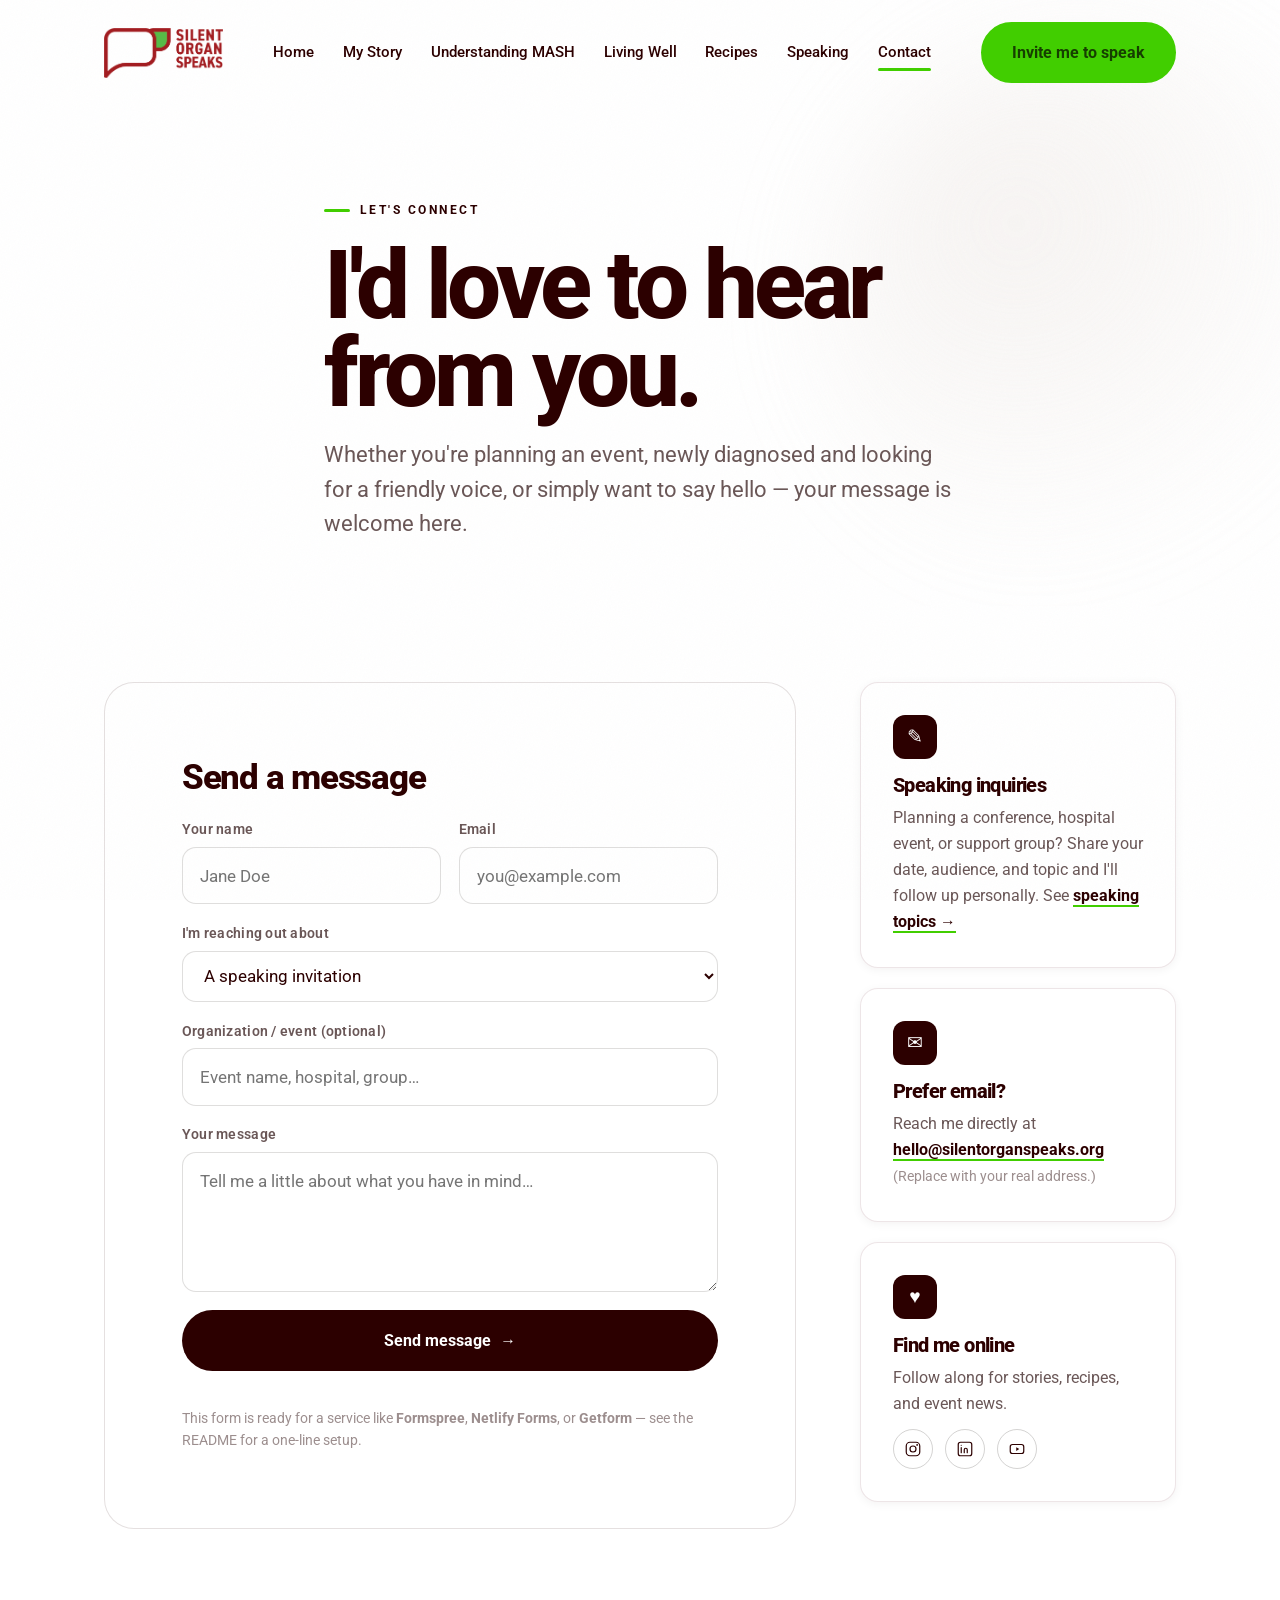
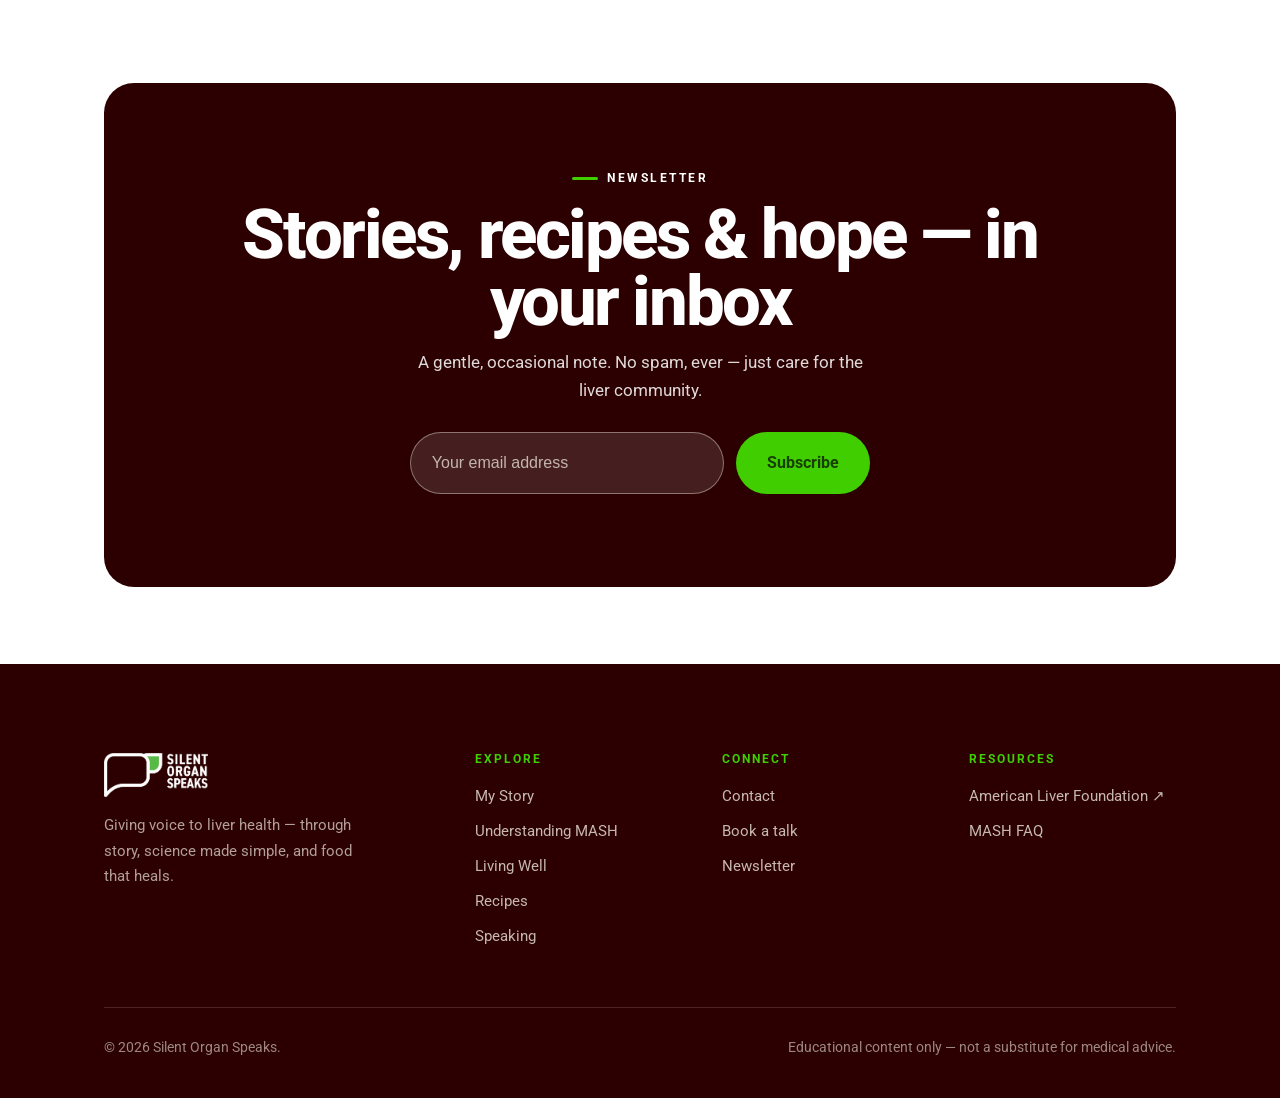
==== contact.html @ 91770fb2 "Add Living Well page: plant-based lifestyle, liver tests, care-team - New livingwell.html hub with t" ====
<!DOCTYPE html>
<html lang="en">
<head>
  <meta charset="UTF-8" />
  <meta name="viewport" content="width=device-width, initial-scale=1.0" />
  <title>Contact &amp; Newsletter — Silent Organ Speaks</title>
  <meta name="description" content="Get in touch with Silent Organ Speaks — invite a liver health advocate to speak, ask a question, or join the newsletter for stories, recipes, and events." />
  <link rel="preconnect" href="https://fonts.googleapis.com" />
  <link rel="preconnect" href="https://fonts.gstatic.com" crossorigin />
  <link href="https://fonts.googleapis.com/css2?family=Roboto:wght@400;500;700;900&display=swap" rel="stylesheet" />
  <link rel="stylesheet" href="assets/css/styles.css" />
  <link rel="icon" href="data:image/svg+xml,%3Csvg xmlns='http://www.w3.org/2000/svg' viewBox='0 0 55 46'%3E%3Cpath d='M12 4H34A6.5 6.5 0 0 1 40.5 10.5V21A6.5 6.5 0 0 1 34 27.5H20L10 36.5 12.2 27.5H12A6.5 6.5 0 0 1 5.5 21V10.5A6.5 6.5 0 0 1 12 4Z' fill='none' stroke='%23A80505' stroke-width='4.6' stroke-linejoin='round' stroke-linecap='round'/%3E%3Cpath d='M38 23.2C36.6 14 40.6 5 48 4 51.4 3.5 53.6 6.3 53 9.9 51.5 18.4 45.4 24.2 39.2 24.2 38.8 24.2 38.4 23.8 38 23.2Z' fill='%2341CE00'/%3E%3C/svg%3E" />
</head>
<body>
  <header class="nav" id="nav">
    <div class="wrap nav__inner">
      <a class="brand" href="index.html" aria-label="Silent Organ Speaks home">
        <img class="brand-logo" src="assets/img/SOSORG.png" alt="Silent Organ Speaks — Liver Health Advocacy" />
        
      </a>
      <nav class="nav__links" aria-label="Primary">
        <a href="index.html">Home</a>
        <a href="story.html">My Story</a>
        <a href="mash.html">Understanding MASH</a>
        <a href="livingwell.html">Living Well</a>
        <a href="recipes.html">Recipes</a>
        <a href="speaking.html">Speaking</a>
        <a href="contact.html" aria-current="page">Contact</a>
      </nav>
      <div class="nav__cta"><a href="speaking.html" class="btn btn--amber">Invite me to speak</a></div>
      <button class="nav__toggle" aria-label="Toggle menu" aria-expanded="false"><span></span><span></span><span></span></button>
    </div>
  </header>

  <main>
    <!-- PAGE HERO -->
    <section class="page-hero">
      <div class="blob blob--1" style="opacity:.35;"></div>
      <div class="wrap page-hero__inner">
        <span class="eyebrow reveal">Let's connect</span>
        <h1 class="display reveal" data-delay="1">I'd love to hear from you.</h1>
        <p class="lede reveal" data-delay="2">Whether you're planning an event, newly diagnosed and looking for a friendly voice, or simply want to say hello — your message is welcome here.</p>
      </div>
    </section>

    <!-- CONTACT GRID -->
    <section class="section section--tight">
      <div class="wrap">
        <div class="split" style="align-items:flex-start;">
          <!-- Form -->
          <div class="reveal">
            <div class="panel panel--cream">
              <h2 style="font-size: clamp(1.6rem,3vw,2.2rem); margin-bottom: 1.5rem;">Send a message</h2>
              <form class="form" data-demo>
                <div class="grid two" style="gap: 1.1rem;">
                  <div class="field"><label for="name">Your name</label><input id="name" name="name" type="text" placeholder="Jane Doe" required /></div>
                  <div class="field"><label for="email">Email</label><input id="email" name="email" type="email" placeholder="you@example.com" required /></div>
                </div>
                <div class="field">
                  <label for="reason">I'm reaching out about</label>
                  <select id="reason" name="reason">
                    <option>A speaking invitation</option>
                    <option>A media or interview request</option>
                    <option>A patient / support question</option>
                    <option>Partnership or collaboration</option>
                    <option>Just saying hello</option>
                  </select>
                </div>
                <div class="field"><label for="org">Organization / event (optional)</label><input id="org" name="org" type="text" placeholder="Event name, hospital, group…" /></div>
                <div class="field"><label for="message">Your message</label><textarea id="message" name="message" placeholder="Tell me a little about what you have in mind…" required></textarea></div>
                <button class="btn btn--primary" type="submit" style="justify-content:center;">Send message <span class="arrow">→</span></button>
                <p class="form-status form__note"></p>
                <p class="form__note">This form is ready for a service like <strong>Formspree</strong>, <strong>Netlify Forms</strong>, or <strong>Getform</strong> — see the README for a one-line setup.</p>
              </form>
            </div>
          </div>

          <!-- Sidebar -->
          <div class="stack reveal" data-delay="1">
            <div class="fact">
              <div class="fact__badge">✎</div>
              <h3>Speaking inquiries</h3>
              <p>Planning a conference, hospital event, or support group? Share your date, audience, and topic and I'll follow up personally. See <a href="speaking.html" class="link-arrow" style="display:inline;">speaking topics →</a></p>
            </div>
            <div class="fact">
              <div class="fact__badge">✉</div>
              <h3>Prefer email?</h3>
              <p>Reach me directly at <a href="mailto:hello@silentorganspeaks.org" class="link-arrow" style="display:inline;">hello@silentorganspeaks.org</a> <br /><span class="form__note">(Replace with your real address.)</span></p>
            </div>
            <div class="fact">
              <div class="fact__badge">♥</div>
              <h3>Find me online</h3>
              <p style="margin-bottom: 0.75rem;">Follow along for stories, recipes, and event news.</p>
              <div class="socials" style="margin-top:0;">
                <a href="#" aria-label="Instagram" style="border-color: rgba(42,35,32,0.2); color: var(--ink);"><svg viewBox="0 0 24 24" fill="none"><rect x="3" y="3" width="18" height="18" rx="5" stroke="currentColor" stroke-width="1.6"/><circle cx="12" cy="12" r="4" stroke="currentColor" stroke-width="1.6"/><circle cx="17.5" cy="6.5" r="1.2" fill="currentColor"/></svg></a>
                <a href="#" aria-label="LinkedIn" style="border-color: rgba(42,35,32,0.2); color: var(--ink);"><svg viewBox="0 0 24 24" fill="none"><rect x="3" y="3" width="18" height="18" rx="3" stroke="currentColor" stroke-width="1.6"/><path d="M7 10v7M7 7v.01M11 17v-4a2 2 0 014 0v4" stroke="currentColor" stroke-width="1.6" stroke-linecap="round"/></svg></a>
                <a href="#" aria-label="YouTube" style="border-color: rgba(42,35,32,0.2); color: var(--ink);"><svg viewBox="0 0 24 24" fill="none"><rect x="3" y="6" width="18" height="12" rx="3" stroke="currentColor" stroke-width="1.6"/><path d="M11 9.5l4 2.5-4 2.5v-5z" fill="currentColor"/></svg></a>
              </div>
            </div>
          </div>
        </div>
      </div>
    </section>

    <!-- NEWSLETTER -->
    <section class="section section--tight">
      <div class="wrap">
        <div class="panel panel--sage cta-band reveal">
          <span class="eyebrow" style="color:#fff; justify-content:center;">Newsletter</span>
          <h2 style="margin-top:0.75rem;">Stories, recipes &amp; hope — in your inbox</h2>
          <p style="color: rgba(255,255,255,0.85); max-width: 46ch; margin: 0.75rem auto 0;">A gentle, occasional note. No spam, ever — just care for the liver community.</p>
          <form class="cta-form" data-demo>
            <input type="email" name="email" placeholder="Your email address" aria-label="Email address" required />
            <button class="btn btn--primary" type="submit">Subscribe</button>
          </form>
          <p class="form-status" style="margin-top: 1rem; font-size: 0.9rem; color: rgba(255,255,255,0.9);"></p>
        </div>
      </div>
    </section>
  </main>

  <footer class="footer">
    <div class="wrap">
      <div class="footer__grid">
        <div>
          <a class="brand" href="index.html"><img class="brand-logo" src="assets/img/SOSWhite.png" alt="Silent Organ Speaks — Liver Health Advocacy" /></a>
          <p>Giving voice to liver health — through story, science made simple, and food that heals.</p>
        </div>
        <div><h4>Explore</h4><ul class="footer__links"><li><a href="story.html">My Story</a></li><li><a href="mash.html">Understanding MASH</a></li><li><a href="livingwell.html">Living Well</a></li><li><a href="recipes.html">Recipes</a></li><li><a href="speaking.html">Speaking</a></li></ul></div>
        <div><h4>Connect</h4><ul class="footer__links"><li><a href="contact.html">Contact</a></li><li><a href="speaking.html">Book a talk</a></li><li><a href="contact.html">Newsletter</a></li></ul></div>
        <div><h4>Resources</h4><ul class="footer__links"><li><a href="https://liverfoundation.org" target="_blank" rel="noopener">American Liver Foundation ↗</a></li><li><a href="mash.html#faq">MASH FAQ</a></li></ul></div>
      </div>
      <div class="footer__base"><span>© <span data-year>2026</span> Silent Organ Speaks.</span><span>Educational content only — not a substitute for medical advice.</span></div>
    </div>
  </footer>
  <script src="assets/js/main.js"></script>
</body>
</html>
---- assets/css/styles.css ----
/* ==========================================================================
   Silent Organ Speaks — Liver Health Advocacy
   Design system inspired by warm, editorial food storytelling.
   ========================================================================== */

/* ---- Design tokens ---- */
/* Palette: Rich Mahogany #2C0000 · Dust Grey #E6DED9 · White #FFFFFF
   Accents (used sparingly): Lime Green #41CE00 · Inferno Red #A80505 */
:root {
  /* Core palette */
  --mahogany:     #2C0000;
  --mahogany-2:   #1C0000;
  --dust:         #E6DED9;
  --dust-2:       #F2EEEA;
  --white:        #FFFFFF;
  --lime:         #41CE00;
  --lime-ink:     #163F00;   /* dark green for text on lime */
  --inferno:      #A80505;

  /* Foundation (legacy names remapped to new palette) */
  --cream:        #FFFFFF;   /* page background */
  --cream-deep:   #E6DED9;   /* soft alt-section background (dust) */
  --ivory:        #FFFFFF;   /* card / surface background */

  /* Primary UI accent -> mahogany (bold, high-contrast) */
  --amber:        #2C0000;
  --amber-deep:   #2C0000;
  --terracotta:   #A80505;

  /* Secondary surfaces -> mahogany / dust */
  --sage:         #2C0000;
  --sage-deep:    #3A1414;
  --sage-soft:    #E6DED9;

  /* Dark panels */
  --plum:         #2C0000;
  --plum-deep:    #1C0000;

  /* Highlight accent -> lime */
  --gold:         #41CE00;

  /* Ink */
  --ink:          #2C0000;
  --ink-soft:     #6A5757;
  --ink-faint:    #9C8E8E;

  /* Type */
  --serif: "Georgia", "Times New Roman", serif;
  --sans:  "Roboto", -apple-system, BlinkMacSystemFont, "Segoe UI", Arial, sans-serif;

  /* Rhythm */
  --maxw: 1200px;
  --gutter: clamp(1.25rem, 5vw, 4rem);
  --radius: 18px;
  --radius-lg: 30px;

  --shadow-sm: 0 2px 10px rgba(44, 0, 0, 0.05);
  --shadow-md: 0 14px 44px rgba(44, 0, 0, 0.10);
  --shadow-lg: 0 30px 70px rgba(44, 0, 0, 0.16);

  --ease: cubic-bezier(0.22, 1, 0.36, 1);
}

/* ---- Reset ---- */
*, *::before, *::after { box-sizing: border-box; }
* { margin: 0; }
html { scroll-behavior: smooth; -webkit-text-size-adjust: 100%; }
body {
  font-family: var(--sans);
  color: var(--ink);
  background: var(--cream);
  line-height: 1.65;
  font-size: 1.0625rem;
  -webkit-font-smoothing: antialiased;
  overflow-x: hidden;
}
img { max-width: 100%; display: block; }
a { color: inherit; text-decoration: none; }
button { font: inherit; cursor: pointer; }
ul { list-style: none; padding: 0; }

/* ---- Typography ---- */
h1, h2, h3, h4 {
  font-family: var(--sans);
  font-weight: 800;
  line-height: 1.04;
  letter-spacing: -0.03em;
  color: var(--ink);
}
.display {
  font-size: clamp(3.5rem, 9.8vw, 8.5rem);
  font-weight: 800;
  line-height: 0.92;
  letter-spacing: -0.045em;
  text-transform: none;
}
h2 { font-size: clamp(2.4rem, 5.4vw, 4.4rem); font-weight: 800; letter-spacing: -0.035em; line-height: 0.98; }
/* Expressive serif-italic accent for a single emphasized word */
.serif-em, .italic-accent { font-family: var(--serif); font-style: italic; font-weight: 400; letter-spacing: -0.01em; }
h3 { font-size: clamp(1.35rem, 2.5vw, 1.85rem); }
.italic-accent { font-style: italic; }
.serif-em { font-family: var(--serif); font-style: italic; font-weight: 400; }

.eyebrow {
  font-family: var(--sans);
  font-size: 0.78rem;
  font-weight: 700;
  letter-spacing: 0.2em;
  text-transform: uppercase;
  color: var(--mahogany);
  display: inline-flex;
  align-items: center;
  gap: 0.6rem;
}
.eyebrow::before {
  content: "";
  width: 26px; height: 3px; border-radius: 2px;
  background: var(--lime);
  display: inline-block;
}
.lede {
  font-size: clamp(1.15rem, 2vw, 1.4rem);
  line-height: 1.55;
  color: var(--ink-soft);
  font-weight: 400;
}

/* ---- Layout ---- */
.wrap { width: 100%; max-width: var(--maxw); margin-inline: auto; padding-inline: var(--gutter); }
.section { padding-block: clamp(4.5rem, 10vw, 8.5rem); position: relative; }
.section--tight { padding-block: clamp(3rem, 6vw, 5rem); }
.center { text-align: center; }
.stack > * + * { margin-top: 1.25rem; }
.grid { display: grid; gap: clamp(1.25rem, 3vw, 2rem); }
.two { grid-template-columns: repeat(2, 1fr); }
.three { grid-template-columns: repeat(3, 1fr); }
.four { grid-template-columns: repeat(4, 1fr); }

/* ---- Buttons ---- */
.btn {
  display: inline-flex; align-items: center; gap: 0.6rem;
  padding: 1rem 1.8rem;
  border-radius: 100px;
  font-weight: 700; font-size: 0.98rem;
  border: 2px solid transparent;
  transition: transform .35s var(--ease), background .3s var(--ease), color .3s var(--ease), box-shadow .3s var(--ease);
  white-space: nowrap;
}
.btn:hover { transform: translateY(-2px); }
/* Primary: solid mahogany, lime on hover */
.btn--primary { background: var(--mahogany); color: var(--white); }
.btn--primary:hover { background: var(--lime); color: var(--lime-ink); box-shadow: var(--shadow-md); }
/* Action accent: lime (the sparing green pop, used for key CTAs) */
.btn--amber { background: var(--lime); color: var(--lime-ink); border-color: var(--lime); }
.btn--amber:hover { background: var(--mahogany); color: var(--white); border-color: var(--mahogany); box-shadow: var(--shadow-md); }
/* Ghost: outlined mahogany */
.btn--ghost { border-color: var(--mahogany); color: var(--mahogany); }
.btn--ghost:hover { background: var(--mahogany); color: var(--white); }
.btn .arrow { transition: transform .35s var(--ease); }
.btn:hover .arrow { transform: translateX(4px); }

.link-arrow {
  display: inline-flex; align-items: center; gap: 0.5rem;
  font-weight: 700; color: var(--mahogany);
  border-bottom: 2px solid var(--lime);
  transition: gap .3s var(--ease), color .3s var(--ease);
}
.link-arrow:hover { gap: 0.85rem; color: var(--inferno); }

/* ==========================================================================
   Navigation
   ========================================================================== */
.nav {
  position: fixed; top: 0; left: 0; right: 0; z-index: 100;
  transition: background .4s var(--ease), box-shadow .4s var(--ease), padding .4s var(--ease);
  padding-block: 1.35rem;
}
.nav.scrolled {
  background: rgba(255, 255, 255, 0.86);
  backdrop-filter: blur(14px);
  -webkit-backdrop-filter: blur(14px);
  box-shadow: var(--shadow-sm);
  padding-block: 0.85rem;
}
.nav__inner { display: flex; align-items: center; justify-content: space-between; gap: 2rem; }
.brand { display: flex; align-items: center; gap: 0.65rem; font-family: var(--sans); font-size: 1.18rem; font-weight: 800; letter-spacing: -0.02em; white-space: nowrap; flex: none; line-height: 1.05; }
.brand__mark { width: 42px; height: auto; flex: none; }
/* Real logo image (nav + footer) */
.brand-logo { height: 50px; width: auto; display: block; transition: height .4s var(--ease); }
.nav.scrolled .brand-logo { height: 42px; }
/* Footer uses the white logo variant — sits directly on the dark background */
.footer .brand-logo { height: 44px; }
/* Logo mark colors — themeable for light/dark backgrounds */
.lg-bubble { stroke: var(--inferno); fill: none; }
.lg-leaf { fill: var(--lime); }
.brand small { display: block; font-family: var(--sans); font-size: 0.62rem; letter-spacing: 0.22em; text-transform: uppercase; color: var(--ink-faint); font-weight: 700; margin-top: 2px; }
.nav__links { display: flex; align-items: center; gap: 1.8rem; flex-wrap: nowrap; }
.nav__links a { white-space: nowrap; }
.nav__links a { font-size: 0.96rem; font-weight: 500; position: relative; color: var(--ink); }
.nav__links a::after {
  content: ""; position: absolute; left: 0; bottom: -6px; height: 3px; border-radius: 2px; width: 0;
  background: var(--lime); transition: width .3s var(--ease);
}
.nav__links a:hover::after, .nav__links a[aria-current="page"]::after { width: 100%; }
.nav__cta { display: flex; align-items: center; gap: 1rem; }
.nav__toggle { display: none; background: none; border: 0; width: 44px; height: 44px; position: relative; }
.nav__toggle span { position: absolute; left: 10px; right: 10px; height: 2px; background: var(--ink); transition: transform .3s var(--ease), opacity .3s var(--ease); }
.nav__toggle span:nth-child(1) { top: 15px; }
.nav__toggle span:nth-child(2) { top: 22px; }
.nav__toggle span:nth-child(3) { top: 29px; }
body.menu-open .nav__toggle span:nth-child(1) { transform: translateY(7px) rotate(45deg); }
body.menu-open .nav__toggle span:nth-child(2) { opacity: 0; }
body.menu-open .nav__toggle span:nth-child(3) { transform: translateY(-7px) rotate(-45deg); }

/* ==========================================================================
   Hero
   ========================================================================== */
.hero { position: relative; padding-top: clamp(8rem, 16vw, 12rem); padding-bottom: clamp(4rem, 8vw, 7rem); overflow: hidden; }
.hero__inner { position: relative; z-index: 2; max-width: 860px; }
.hero .display { margin-block: 1.5rem 1.75rem; }
.hero__actions { display: flex; flex-wrap: wrap; gap: 1rem; margin-top: 2.25rem; }
.hero__scroll { margin-top: 4rem; display: inline-flex; align-items: center; gap: 0.7rem; font-size: 0.82rem; letter-spacing: 0.14em; text-transform: uppercase; color: var(--ink-faint); font-weight: 600; }
.hero__scroll .dot { width: 34px; height: 34px; border: 1.5px solid var(--ink-faint); border-radius: 50%; display: grid; place-items: center; animation: bob 2s var(--ease) infinite; }
@keyframes bob { 0%,100%{ transform: translateY(0);} 50%{ transform: translateY(5px);} }

/* Organic blobs */
.blob { position: absolute; border-radius: 50%; filter: blur(50px); opacity: 0.7; z-index: 1; pointer-events: none; }
.blob--1 { width: 44vw; height: 44vw; max-width: 600px; max-height: 600px; right: -8vw; top: 2vw; background: radial-gradient(circle at 35% 35%, var(--dust), transparent 70%); opacity: 0.9; animation: float 18s ease-in-out infinite; }
.blob--2 { width: 26vw; height: 26vw; max-width: 320px; max-height: 320px; right: 12vw; top: 30vw; background: radial-gradient(circle at 40% 40%, var(--lime), transparent 66%); opacity: 0.16; animation: float 22s ease-in-out infinite reverse; }
/* --py is set by JS for scroll parallax; composed with the float drift */
@keyframes float { 0%,100%{ transform: translateY(var(--py,0px)) translate(0,0) scale(1);} 33%{ transform: translateY(var(--py,0px)) translate(-24px,20px) scale(1.05);} 66%{ transform: translateY(var(--py,0px)) translate(16px,-16px) scale(0.97);} }

/* Reusable image placeholder — an intentional, warm gradient tile */
.ph {
  position: relative; border-radius: var(--radius);
  background:
    radial-gradient(120% 90% at 15% 15%, rgba(255,255,255,0.35), transparent 40%),
    linear-gradient(135deg, var(--cream-deep), var(--sage-soft));
  overflow: hidden; box-shadow: var(--shadow-sm);
  display: grid; place-items: center; min-height: 220px;
  color: var(--sage-deep);
}
.ph--amber { background: radial-gradient(120% 90% at 15% 15%, rgba(255,255,255,0.12), transparent 42%), linear-gradient(135deg, #4A1010, var(--mahogany)); color: var(--dust); }
.ph--plum  { background: radial-gradient(120% 90% at 15% 15%, rgba(255,255,255,0.10), transparent 42%), linear-gradient(135deg, var(--mahogany), var(--mahogany-2)); color: var(--dust); }
.ph--sage  { background: radial-gradient(120% 90% at 15% 15%, rgba(255,255,255,0.5), transparent 46%), linear-gradient(135deg, var(--dust-2), var(--dust)); color: var(--mahogany); }
.ph__label { font-size: 0.72rem; letter-spacing: 0.18em; text-transform: uppercase; font-weight: 600; opacity: 0.85; padding: 0.5rem 1rem; }
.ph__ico { width: 46px; height: 46px; opacity: 0.7; }
.ph img { position: absolute; inset: 0; width: 100%; height: 100%; object-fit: cover; }

/* ==========================================================================
   Titan-style landing layout (structure only — fonts/colors unchanged)
   ========================================================================== */
.hero-grid { display: grid; grid-template-columns: 1.05fr 0.95fr; gap: clamp(2rem, 5vw, 4.5rem); align-items: center; }
.hero-media { border-radius: var(--radius-lg); overflow: hidden; box-shadow: var(--shadow-lg); min-height: 480px; }
.hero-media .ph { min-height: 480px; height: 100%; border-radius: var(--radius-lg); }

.trust-strip { display: flex; flex-wrap: wrap; gap: clamp(1rem, 3vw, 2.5rem); align-items: center; justify-content: space-between; padding: 1.6rem clamp(1.4rem,3vw,2.4rem); border: 1px solid rgba(44,0,0,0.12); border-radius: var(--radius); background: var(--ivory); box-shadow: var(--shadow-sm); }
.trust-item { display: flex; align-items: baseline; gap: 0.6rem; flex: 1 1 240px; }
.trust-item b { font-family: var(--sans); font-weight: 800; font-size: clamp(1.5rem,3vw,2rem); color: var(--inferno); letter-spacing: -0.02em; line-height: 1; white-space: nowrap; }
.trust-item span { color: var(--ink-soft); font-size: 0.95rem; }
.trust-divider { width: 1px; align-self: stretch; background: rgba(44,0,0,0.12); }

/* Alternating feature blocks — large media + text */
.feature { display: grid; grid-template-columns: 1fr 1fr; gap: clamp(2rem, 5vw, 5rem); align-items: center; }
.feature--flip .feature__media { order: 2; }
.feature__media .ph { min-height: 460px; height: 100%; border-radius: var(--radius-lg); }
.feature__num { font-family: var(--sans); font-weight: 800; font-size: 0.8rem; letter-spacing: 0.12em; color: var(--lime-ink); background: var(--lime); padding: 0.3rem 0.75rem; border-radius: 100px; display: inline-block; }
@media (max-width: 900px) {
  .hero-grid, .feature { grid-template-columns: 1fr; }
  .feature--flip .feature__media { order: 0; }
  .trust-divider { display: none; }
  .hero-media, .hero-media .ph { min-height: 320px; }
}

/* ==========================================================================
   Sections & cards
   ========================================================================== */
.pillars { display: grid; gap: clamp(1rem,2.5vw,1.75rem); grid-template-columns: repeat(3,1fr); }
.pillar {
  background: var(--ivory); border-radius: var(--radius-lg); padding: clamp(1.75rem, 3vw, 2.5rem);
  box-shadow: var(--shadow-sm); border: 1px solid rgba(110,124,90,0.10);
  transition: transform .5s var(--ease), box-shadow .5s var(--ease);
  display: flex; flex-direction: column; gap: 1rem; min-height: 100%;
}
.pillar:hover { transform: translateY(-6px); box-shadow: var(--shadow-md); }
.pillar__ico { width: 56px; height: 56px; border-radius: 16px; display: grid; place-items: center; color: #fff; flex: none; transition: background .4s var(--ease), color .4s var(--ease); }
.pillar__ico svg { width: 28px; height: 28px; }
.pillar:hover .pillar__ico { background: var(--lime) !important; color: var(--lime-ink); }
.pillar h3 { font-size: 1.5rem; }
.pillar p { color: var(--ink-soft); font-size: 1rem; }
.pillar .link-arrow { margin-top: auto; padding-top: 0.5rem; }

.split { display: grid; grid-template-columns: 1fr 1fr; gap: clamp(2rem, 5vw, 5rem); align-items: center; }
.split--media-right .split__media { order: 2; }

.quote {
  font-family: var(--serif); font-style: italic; font-weight: 400;
  font-size: clamp(1.6rem, 3.6vw, 2.7rem); line-height: 1.25; letter-spacing: -0.01em;
  color: var(--ink);
}
.quote__mark { color: var(--amber); font-size: 1.3em; line-height: 0; }
.cite { display: block; margin-top: 1.5rem; font-family: var(--sans); font-style: normal; font-size: 0.95rem; font-weight: 600; letter-spacing: 0.04em; color: var(--ink-faint); }

/* Stat band */
.stats { display: grid; grid-template-columns: repeat(3,1fr); gap: clamp(1.5rem,4vw,3rem); }
.stat__num { font-family: var(--sans); font-weight: 800; font-size: clamp(2.8rem, 6.4vw, 4.4rem); line-height: 1; letter-spacing: -0.03em; color: var(--inferno); }
.stat__lbl { margin-top: 0.65rem; color: var(--ink-soft); font-size: 0.98rem; max-width: 26ch; }

/* Recipe cards */
.recipe-grid { display: grid; grid-template-columns: repeat(3,1fr); gap: clamp(1.25rem,3vw,2rem); }
.recipe {
  background: var(--ivory); border-radius: var(--radius); overflow: hidden;
  box-shadow: var(--shadow-sm); border: 1px solid rgba(110,124,90,0.10);
  display: flex; flex-direction: column;
  transition: transform .5s var(--ease), box-shadow .5s var(--ease);
}
.recipe:hover { transform: translateY(-6px); box-shadow: var(--shadow-md); }
.recipe .ph { border-radius: 0; min-height: 200px; }
.recipe__body { padding: 1.5rem 1.5rem 1.75rem; display: flex; flex-direction: column; gap: 0.75rem; flex: 1; }
.recipe__tags { display: flex; flex-wrap: wrap; gap: 0.5rem; }
.tag { font-size: 0.72rem; font-weight: 700; letter-spacing: 0.06em; text-transform: uppercase; padding: 0.32rem 0.75rem; border-radius: 100px; background: var(--dust); color: var(--mahogany); }
.tag--amber { background: var(--mahogany); color: var(--white); }
.recipe h3 { font-size: 1.3rem; }
.recipe__meta { display: flex; gap: 1.25rem; margin-top: auto; padding-top: 0.75rem; font-size: 0.85rem; color: var(--ink-faint); font-weight: 500; }
.recipe__meta span { display: inline-flex; align-items: center; gap: 0.35rem; }

/* Info / fact cards (MASH) */
.fact {
  background: var(--ivory); border-radius: var(--radius); padding: clamp(1.5rem,2.5vw,2rem);
  border: 1px solid rgba(110,43,57,0.12); box-shadow: var(--shadow-sm); height: 100%;
}
.fact h3 { font-size: 1.25rem; margin-bottom: 0.6rem; }
.fact p { color: var(--ink-soft); font-size: 0.98rem; }
.fact__badge { width: 44px; height: 44px; border-radius: 12px; background: var(--plum); color: var(--cream); display: grid; place-items: center; font-family: var(--serif); font-size: 1.2rem; margin-bottom: 1rem; }

/* Timeline */
.timeline { position: relative; padding-left: 2.5rem; }
.timeline::before { content: ""; position: absolute; left: 9px; top: 8px; bottom: 8px; width: 2px; background: linear-gradient(var(--amber), var(--sage)); }
.tl-item { position: relative; padding-bottom: 2.5rem; }
.tl-item:last-child { padding-bottom: 0; }
.tl-item::before { content: ""; position: absolute; left: -2.5rem; top: 4px; width: 20px; height: 20px; border-radius: 50%; background: var(--cream); border: 3px solid var(--amber); }
.tl-item h3 { font-size: 1.3rem; margin-bottom: 0.4rem; }
.tl-item .when { font-size: 0.8rem; font-weight: 700; letter-spacing: 0.14em; text-transform: uppercase; color: var(--amber-deep); }
.tl-item p { color: var(--ink-soft); margin-top: 0.5rem; }

/* Event list */
.event {
  display: grid; grid-template-columns: auto 1fr auto; gap: 1.5rem; align-items: center;
  padding: 1.5rem clamp(1.25rem,2.5vw,2rem); background: var(--ivory);
  border-radius: var(--radius); box-shadow: var(--shadow-sm); border: 1px solid rgba(110,124,90,0.10);
  transition: transform .4s var(--ease), box-shadow .4s var(--ease);
}
.event:hover { transform: translateX(6px); box-shadow: var(--shadow-md); }
.event__date { text-align: center; min-width: 68px; }
.event__date .d { font-family: var(--serif); font-size: 1.9rem; line-height: 1; color: var(--plum); }
.event__date .m { font-size: 0.75rem; font-weight: 700; letter-spacing: 0.12em; text-transform: uppercase; color: var(--ink-faint); }
.event h3 { font-size: 1.2rem; }
.event p { color: var(--ink-soft); font-size: 0.92rem; margin-top: 0.2rem; }

/* Feature panels with color */
.panel { border-radius: var(--radius-lg); padding: clamp(2.5rem, 6vw, 5rem); position: relative; overflow: hidden; }
.panel--plum { background: var(--mahogany); color: var(--dust); }
.panel--plum h2, .panel--plum h3 { color: var(--white); }
.panel--sage { background: var(--mahogany); color: var(--dust); }
.panel--sage h2, .panel--sage h3 { color: var(--white); }
.panel--cream { background: var(--white); border: 1.5px solid rgba(44,0,0,0.12); }
/* Buttons on dark panels: use the lime action color so they stay visible */
.panel--plum .btn--primary, .panel--sage .btn--primary { background: var(--lime); color: var(--lime-ink); }
.panel--plum .btn--primary:hover, .panel--sage .btn--primary:hover { background: var(--white); color: var(--mahogany); }

/* Newsletter / CTA */
.cta-band { text-align: center; }
.cta-form { display: flex; gap: 0.75rem; max-width: 460px; margin: 1.75rem auto 0; flex-wrap: wrap; justify-content: center; }
.cta-form input { flex: 1 1 240px; padding: 0.95rem 1.3rem; border-radius: 100px; border: 1.5px solid rgba(250,245,236,0.4); background: rgba(255,255,255,0.12); color: inherit; font-size: 1rem; }
.cta-form input::placeholder { color: rgba(250,245,236,0.7); }
.panel--cream .cta-form input { border-color: rgba(42,35,32,0.2); background: var(--cream); color: var(--ink); }
.panel--cream .cta-form input::placeholder { color: var(--ink-faint); }

/* Forms */
.form { display: grid; gap: 1.1rem; }
.field { display: grid; gap: 0.4rem; }
.field label { font-size: 0.85rem; font-weight: 600; letter-spacing: 0.02em; color: var(--ink-soft); }
.field input, .field textarea, .field select {
  padding: 0.85rem 1.1rem; border-radius: 14px; border: 1.5px solid rgba(42,35,32,0.15);
  background: var(--ivory); font: inherit; color: var(--ink); transition: border-color .25s var(--ease), box-shadow .25s var(--ease);
}
.field input:focus, .field textarea:focus, .field select:focus { outline: none; border-color: var(--amber); box-shadow: 0 0 0 4px rgba(201,123,60,0.15); }
.field textarea { min-height: 140px; resize: vertical; }
.form__note { font-size: 0.85rem; color: var(--ink-faint); }

/* Accordion (FAQ) */
.acc { border-top: 1px solid rgba(42,35,32,0.14); }
.acc__item { border-bottom: 1px solid rgba(42,35,32,0.14); }
.acc__head { width: 100%; text-align: left; background: none; border: 0; padding: 1.4rem 0; display: flex; justify-content: space-between; align-items: center; gap: 1.5rem; font-family: var(--serif); font-size: clamp(1.1rem,2vw,1.35rem); color: var(--ink); }
.acc__ico { flex: none; width: 30px; height: 30px; border-radius: 50%; border: 1.5px solid var(--amber); display: grid; place-items: center; color: var(--amber-deep); transition: transform .35s var(--ease), background .35s var(--ease), color .35s var(--ease); }
.acc__item.open .acc__ico { transform: rotate(45deg); background: var(--amber); color: #fff; }
.acc__body { max-height: 0; overflow: hidden; transition: max-height .45s var(--ease); }
.acc__body p { padding-bottom: 1.4rem; color: var(--ink-soft); }

/* Disclaimer */
.disclaimer { background: var(--cream-deep); border-radius: var(--radius); padding: 1.5rem 1.75rem; font-size: 0.92rem; color: var(--ink-soft); display: flex; gap: 1rem; align-items: flex-start; }
.disclaimer svg { flex: none; width: 26px; height: 26px; color: var(--inferno); margin-top: 2px; }

/* ==========================================================================
   Footer
   ========================================================================== */
.footer { background: var(--ink); color: var(--cream); padding-block: clamp(3.5rem, 7vw, 6rem) 2.5rem; }
.footer a { color: rgba(250,245,236,0.75); transition: color .25s var(--ease); }
.footer a:hover { color: var(--gold); }
.footer__grid { display: grid; grid-template-columns: 1.6fr 1fr 1fr 1fr; gap: 2.5rem; }
.footer .brand { color: var(--white); margin-bottom: 1rem; }
/* Footer logo recolored so it reads on the dark footer (leaf stays lime) */
.footer .lg-bubble { stroke: var(--dust); }
.footer p { color: rgba(250,245,236,0.65); max-width: 34ch; font-size: 0.96rem; }
.footer h4 { font-family: var(--sans); font-size: 0.78rem; letter-spacing: 0.16em; text-transform: uppercase; color: var(--lime); margin-bottom: 1.1rem; font-weight: 700; }
.footer__links li { margin-bottom: 0.6rem; font-size: 0.96rem; }
.socials { display: flex; gap: 0.75rem; margin-top: 1.25rem; }
.socials a { width: 40px; height: 40px; border-radius: 50%; border: 1px solid rgba(250,245,236,0.25); display: grid; place-items: center; }
.socials a:hover { border-color: var(--gold); background: rgba(217,168,92,0.12); }
.socials svg { width: 18px; height: 18px; }
.footer__base { margin-top: 3rem; padding-top: 1.75rem; border-top: 1px solid rgba(250,245,236,0.14); display: flex; justify-content: space-between; gap: 1rem; flex-wrap: wrap; font-size: 0.85rem; color: rgba(250,245,236,0.55); }

/* ==========================================================================
   Reveal animation
   ========================================================================== */
.reveal { opacity: 0; transform: translateY(46px) scale(0.985); transition: opacity 1.15s var(--ease), transform 1.15s var(--ease); will-change: opacity, transform; }
.reveal.in { opacity: 1; transform: none; }
.reveal[data-delay="1"] { transition-delay: .12s; }
.reveal[data-delay="2"] { transition-delay: .24s; }
.reveal[data-delay="3"] { transition-delay: .36s; }
.reveal[data-delay="4"] { transition-delay: .48s; }

/* Warm film-grain texture for depth (sits below the nav, ignores clicks) */
body::after {
  content: "";
  position: fixed; inset: 0; z-index: 90; pointer-events: none;
  opacity: 0.028; mix-blend-mode: multiply;
  background-image: url("data:image/svg+xml,%3Csvg xmlns='http://www.w3.org/2000/svg' width='140' height='140'%3E%3Cfilter id='n'%3E%3CfeTurbulence type='fractalNoise' baseFrequency='0.85' numOctaves='2' stitchTiles='stitch'/%3E%3C/filter%3E%3Crect width='100%25' height='100%25' filter='url(%23n)'/%3E%3C/svg%3E");
  background-size: 160px 160px;
  animation: grain 5s steps(5) infinite;
}
@keyframes grain {
  0%,100% { transform: translate(0,0); }
  20% { transform: translate(-3%,2%); }
  40% { transform: translate(2%,-3%); }
  60% { transform: translate(-2%,1%); }
  80% { transform: translate(3%,-2%); }
}

/* ==========================================================================
   Page hero (interior pages)
   ========================================================================== */
.page-hero { padding-top: clamp(9rem, 15vw, 12rem); padding-bottom: clamp(2.5rem, 5vw, 4rem); position: relative; overflow: hidden; }
.page-hero__inner { position: relative; z-index: 2; max-width: 760px; }
.page-hero .display { font-size: clamp(3rem, 7.6vw, 6rem); margin-block: 1.25rem 1.25rem; }

/* ==========================================================================
   Responsive
   ========================================================================== */
@media (max-width: 940px) {
  .nav__links, .nav__cta .btn { display: none; }
  .nav__toggle { display: block; }
  .nav.mobile-open .nav__links {
    display: flex; flex-direction: column; align-items: flex-start; gap: 1.25rem;
    position: absolute; top: 100%; left: 0; right: 0;
    background: var(--cream); padding: 2rem var(--gutter) 2.5rem; box-shadow: var(--shadow-md);
  }
  .nav.mobile-open .nav__links a { font-size: 1.25rem; font-family: var(--serif); }
  .split, .two, .three, .four, .pillars, .recipe-grid, .stats, .footer__grid { grid-template-columns: 1fr; }
  .split--media-right .split__media { order: 0; }
  .footer__grid { gap: 2rem; }
  .event { grid-template-columns: auto 1fr; }
  .event .btn { grid-column: 2; justify-self: start; }
}
@media (max-width: 620px) {
  .three, .four { grid-template-columns: 1fr; }
  .pillars { grid-template-columns: 1fr; }
  .hero__actions { flex-direction: column; align-items: stretch; }
  .hero__actions .btn { justify-content: center; }
}
@media (min-width: 621px) and (max-width: 940px) {
  .recipe-grid, .pillars, .three { grid-template-columns: repeat(2,1fr); }
}

@media (prefers-reduced-motion: reduce) {
  * { animation: none !important; transition-duration: .01ms !important; }
  html { scroll-behavior: auto; }
}
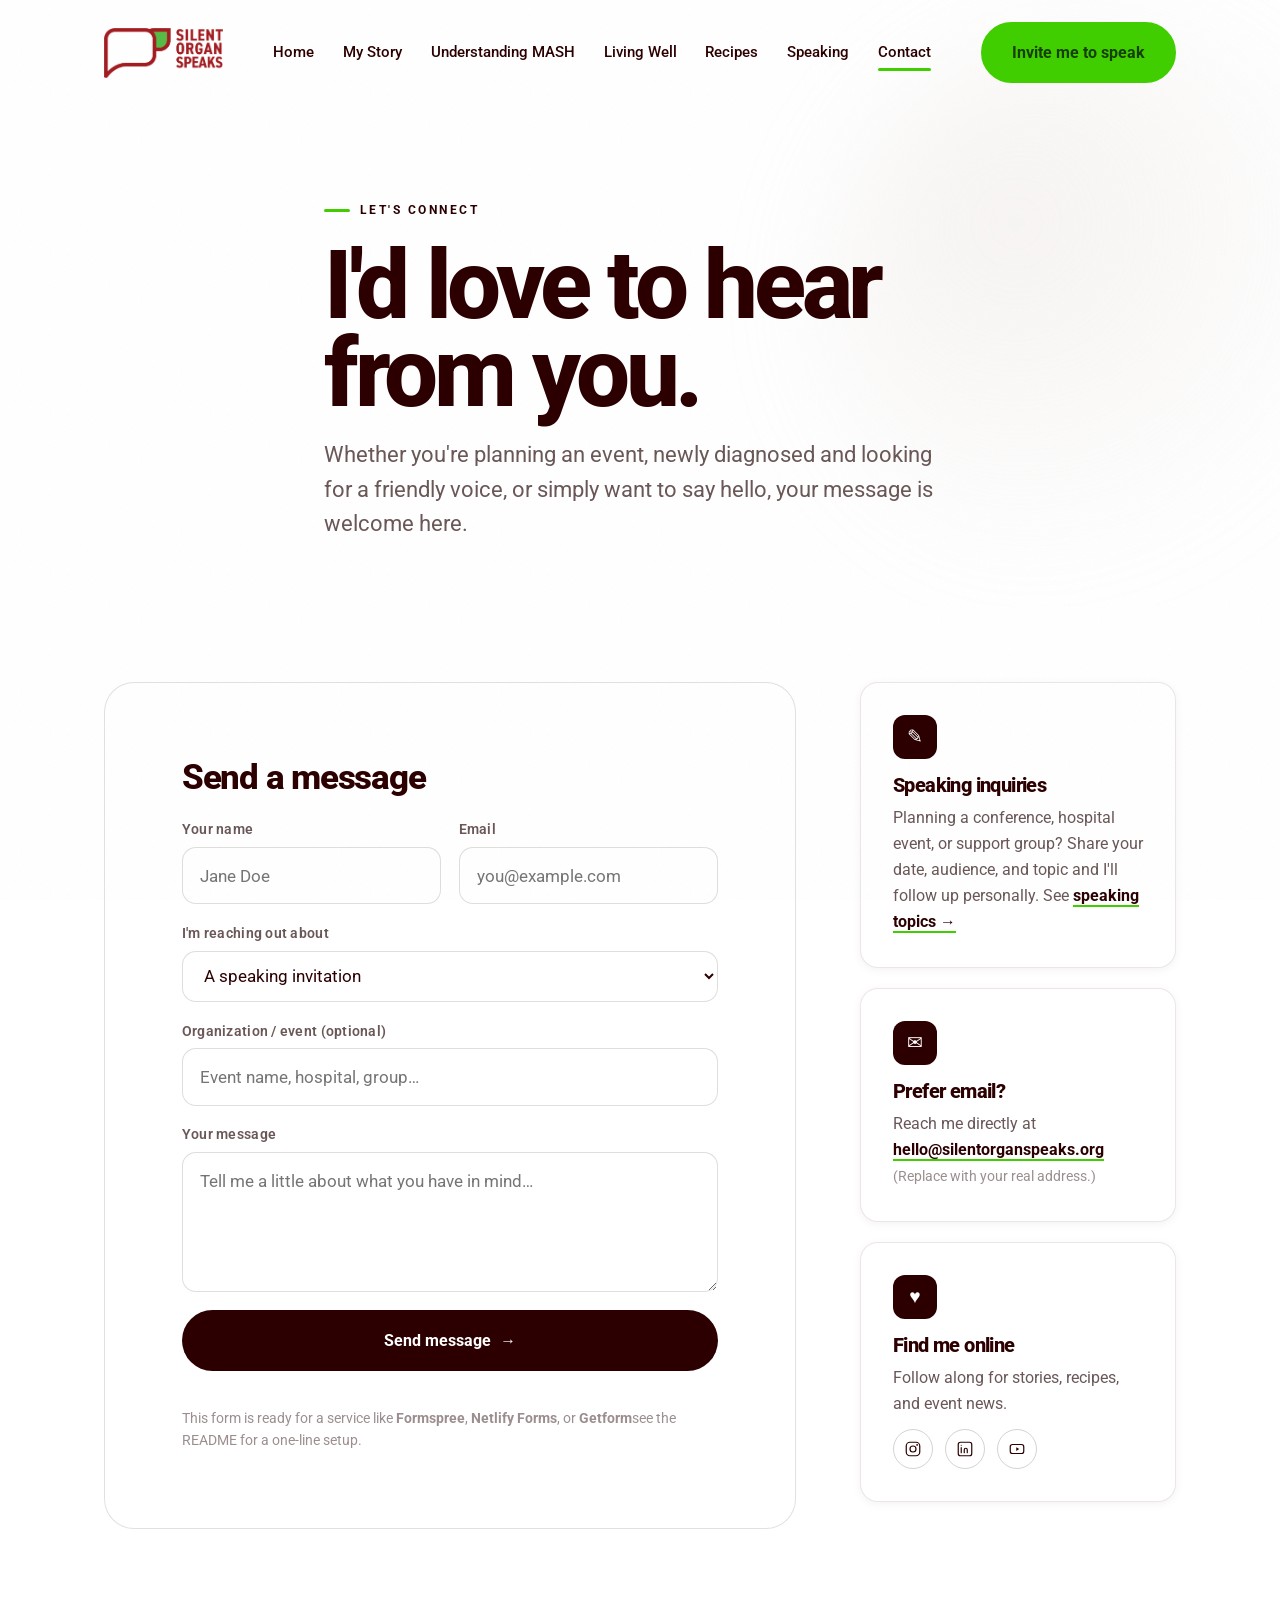
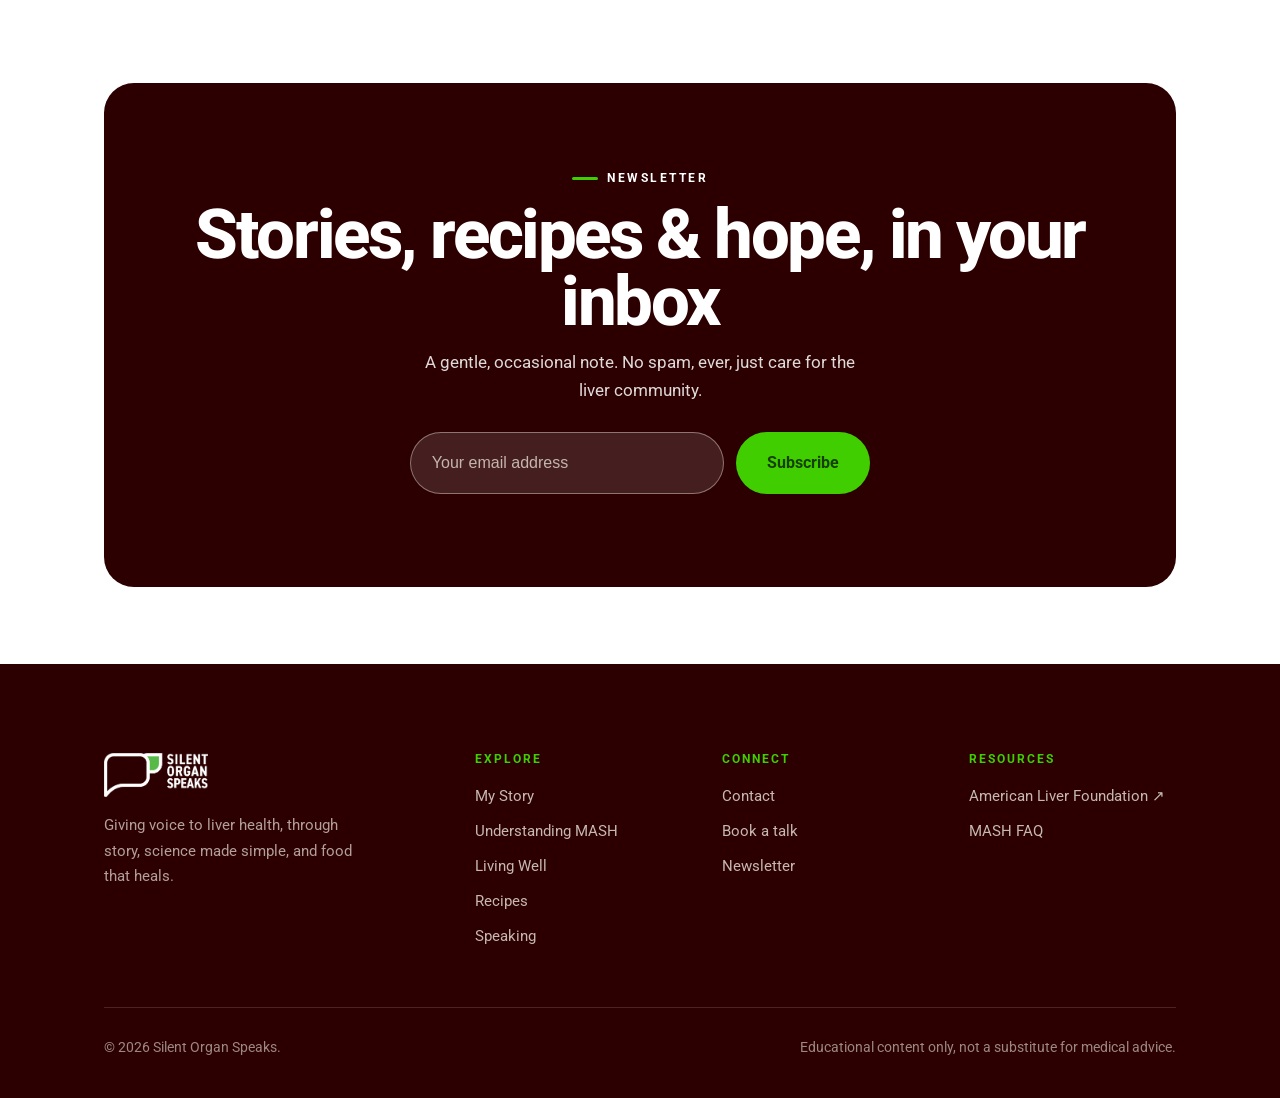
==== commit 6efa9716: "Remove em dashes across all pages - Replace em dashes with commas in prose, a middot in numbered lab" ====
--- a/contact.html
+++ b/contact.html
@@ -3,8 +3,8 @@
 <head>
   <meta charset="UTF-8" />
   <meta name="viewport" content="width=device-width, initial-scale=1.0" />
-  <title>Contact &amp; Newsletter — Silent Organ Speaks</title>
-  <meta name="description" content="Get in touch with Silent Organ Speaks — invite a liver health advocate to speak, ask a question, or join the newsletter for stories, recipes, and events." />
+  <title>Contact &amp; Newsletter | Silent Organ Speaks</title>
+  <meta name="description" content="Get in touch with Silent Organ Speaks, invite a liver health advocate to speak, ask a question, or join the newsletter for stories, recipes, and events." />
   <link rel="preconnect" href="https://fonts.googleapis.com" />
   <link rel="preconnect" href="https://fonts.gstatic.com" crossorigin />
   <link href="https://fonts.googleapis.com/css2?family=Roboto:wght@400;500;700;900&display=swap" rel="stylesheet" />
@@ -15,7 +15,7 @@
   <header class="nav" id="nav">
     <div class="wrap nav__inner">
       <a class="brand" href="index.html" aria-label="Silent Organ Speaks home">
-        <img class="brand-logo" src="assets/img/SOSORG.png" alt="Silent Organ Speaks — Liver Health Advocacy" />
+        <img class="brand-logo" src="assets/img/SOSORG.png" alt="Silent Organ Speaks" />
         
       </a>
       <nav class="nav__links" aria-label="Primary">
@@ -39,7 +39,7 @@
       <div class="wrap page-hero__inner">
         <span class="eyebrow reveal">Let's connect</span>
         <h1 class="display reveal" data-delay="1">I'd love to hear from you.</h1>
-        <p class="lede reveal" data-delay="2">Whether you're planning an event, newly diagnosed and looking for a friendly voice, or simply want to say hello — your message is welcome here.</p>
+        <p class="lede reveal" data-delay="2">Whether you're planning an event, newly diagnosed and looking for a friendly voice, or simply want to say hello, your message is welcome here.</p>
       </div>
     </section>
 
@@ -70,7 +70,7 @@
                 <div class="field"><label for="message">Your message</label><textarea id="message" name="message" placeholder="Tell me a little about what you have in mind…" required></textarea></div>
                 <button class="btn btn--primary" type="submit" style="justify-content:center;">Send message <span class="arrow">→</span></button>
                 <p class="form-status form__note"></p>
-                <p class="form__note">This form is ready for a service like <strong>Formspree</strong>, <strong>Netlify Forms</strong>, or <strong>Getform</strong> — see the README for a one-line setup.</p>
+                <p class="form__note">This form is ready for a service like <strong>Formspree</strong>, <strong>Netlify Forms</strong>, or <strong>Getform</strong>see the README for a one-line setup.</p>
               </form>
             </div>
           </div>
@@ -107,8 +107,8 @@
       <div class="wrap">
         <div class="panel panel--sage cta-band reveal">
           <span class="eyebrow" style="color:#fff; justify-content:center;">Newsletter</span>
-          <h2 style="margin-top:0.75rem;">Stories, recipes &amp; hope — in your inbox</h2>
-          <p style="color: rgba(255,255,255,0.85); max-width: 46ch; margin: 0.75rem auto 0;">A gentle, occasional note. No spam, ever — just care for the liver community.</p>
+          <h2 style="margin-top:0.75rem;">Stories, recipes &amp; hope, in your inbox</h2>
+          <p style="color: rgba(255,255,255,0.85); max-width: 46ch; margin: 0.75rem auto 0;">A gentle, occasional note. No spam, ever, just care for the liver community.</p>
           <form class="cta-form" data-demo>
             <input type="email" name="email" placeholder="Your email address" aria-label="Email address" required />
             <button class="btn btn--primary" type="submit">Subscribe</button>
@@ -123,14 +123,14 @@
     <div class="wrap">
       <div class="footer__grid">
         <div>
-          <a class="brand" href="index.html"><img class="brand-logo" src="assets/img/SOSWhite.png" alt="Silent Organ Speaks — Liver Health Advocacy" /></a>
-          <p>Giving voice to liver health — through story, science made simple, and food that heals.</p>
+          <a class="brand" href="index.html"><img class="brand-logo" src="assets/img/SOSWhite.png" alt="Silent Organ Speaks" /></a>
+          <p>Giving voice to liver health, through story, science made simple, and food that heals.</p>
         </div>
         <div><h4>Explore</h4><ul class="footer__links"><li><a href="story.html">My Story</a></li><li><a href="mash.html">Understanding MASH</a></li><li><a href="livingwell.html">Living Well</a></li><li><a href="recipes.html">Recipes</a></li><li><a href="speaking.html">Speaking</a></li></ul></div>
         <div><h4>Connect</h4><ul class="footer__links"><li><a href="contact.html">Contact</a></li><li><a href="speaking.html">Book a talk</a></li><li><a href="contact.html">Newsletter</a></li></ul></div>
         <div><h4>Resources</h4><ul class="footer__links"><li><a href="https://liverfoundation.org" target="_blank" rel="noopener">American Liver Foundation ↗</a></li><li><a href="mash.html#faq">MASH FAQ</a></li></ul></div>
       </div>
-      <div class="footer__base"><span>© <span data-year>2026</span> Silent Organ Speaks.</span><span>Educational content only — not a substitute for medical advice.</span></div>
+      <div class="footer__base"><span>© <span data-year>2026</span> Silent Organ Speaks.</span><span>Educational content only, not a substitute for medical advice.</span></div>
     </div>
   </footer>
   <script src="assets/js/main.js"></script>
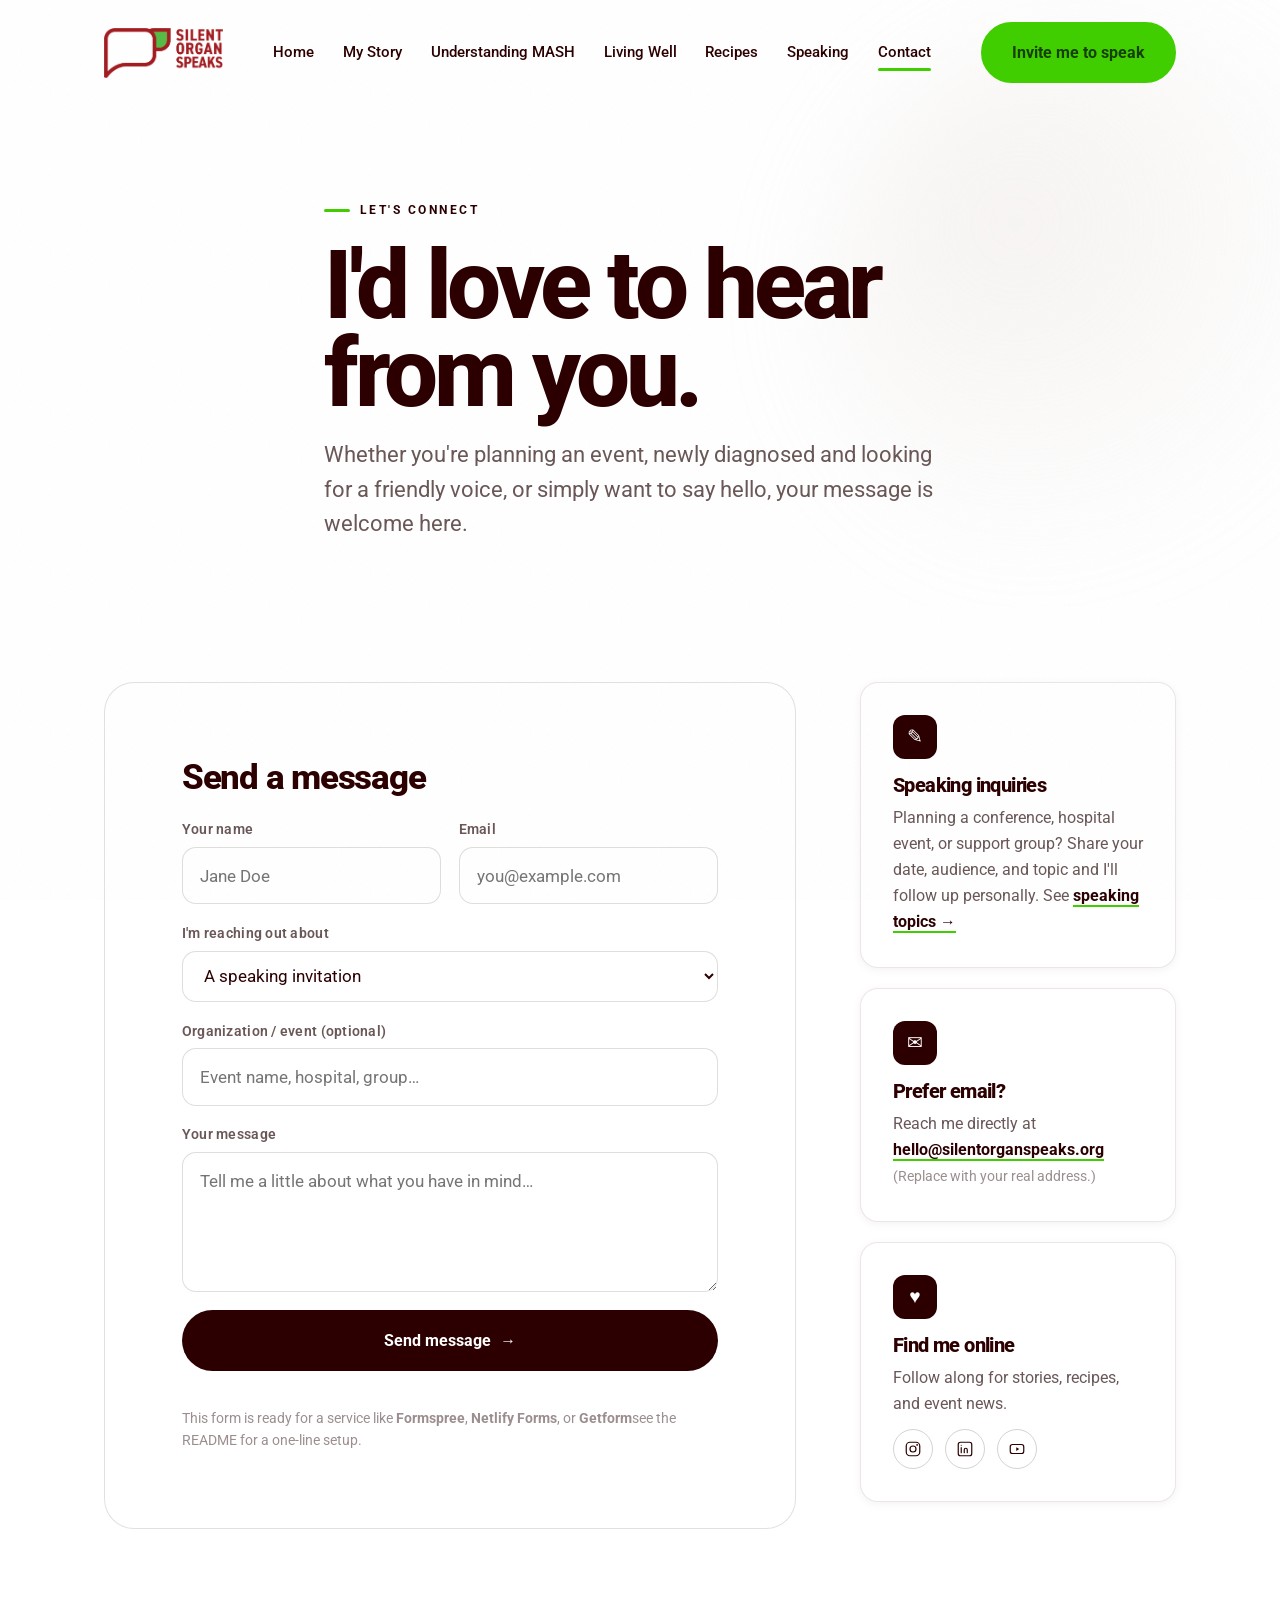
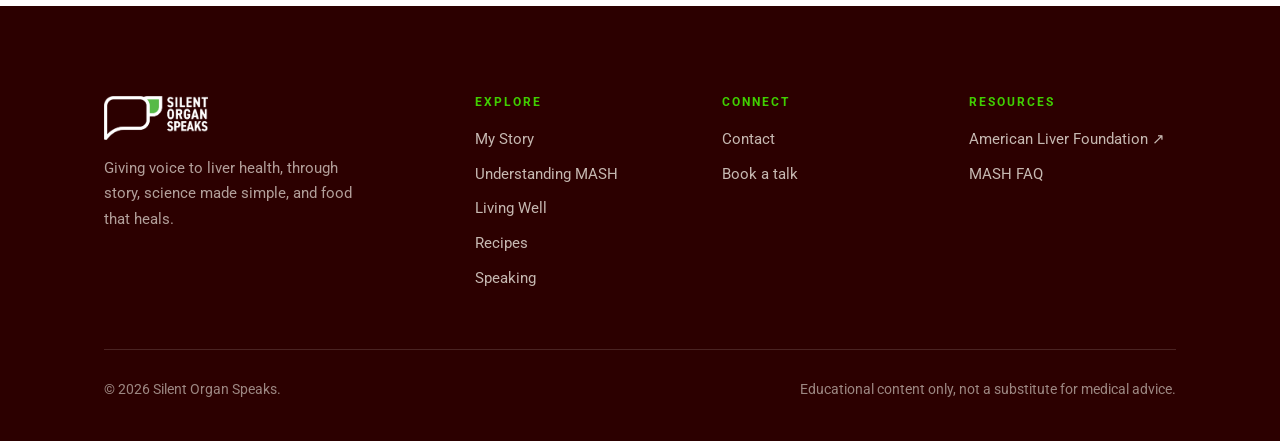
==== commit c44f3b56: "Remove email subscription/newsletter sections Remove the homepage closing newsletter CTA and the Con" ====
--- a/contact.html
+++ b/contact.html
@@ -3,8 +3,8 @@
 <head>
   <meta charset="UTF-8" />
   <meta name="viewport" content="width=device-width, initial-scale=1.0" />
-  <title>Contact &amp; Newsletter | Silent Organ Speaks</title>
-  <meta name="description" content="Get in touch with Silent Organ Speaks, invite a liver health advocate to speak, ask a question, or join the newsletter for stories, recipes, and events." />
+  <title>Contact | Silent Organ Speaks</title>
+  <meta name="description" content="Get in touch with Silent Organ Speaks, invite a liver health advocate to speak, ask a question, or share your own story." />
   <link rel="preconnect" href="https://fonts.googleapis.com" />
   <link rel="preconnect" href="https://fonts.gstatic.com" crossorigin />
   <link href="https://fonts.googleapis.com/css2?family=Roboto:wght@400;500;700;900&display=swap" rel="stylesheet" />
@@ -102,21 +102,6 @@
       </div>
     </section>
 
-    <!-- NEWSLETTER -->
-    <section class="section section--tight">
-      <div class="wrap">
-        <div class="panel panel--sage cta-band reveal">
-          <span class="eyebrow" style="color:#fff; justify-content:center;">Newsletter</span>
-          <h2 style="margin-top:0.75rem;">Stories, recipes &amp; hope, in your inbox</h2>
-          <p style="color: rgba(255,255,255,0.85); max-width: 46ch; margin: 0.75rem auto 0;">A gentle, occasional note. No spam, ever, just care for the liver community.</p>
-          <form class="cta-form" data-demo>
-            <input type="email" name="email" placeholder="Your email address" aria-label="Email address" required />
-            <button class="btn btn--primary" type="submit">Subscribe</button>
-          </form>
-          <p class="form-status" style="margin-top: 1rem; font-size: 0.9rem; color: rgba(255,255,255,0.9);"></p>
-        </div>
-      </div>
-    </section>
   </main>
 
   <footer class="footer">
@@ -127,7 +112,7 @@
           <p>Giving voice to liver health, through story, science made simple, and food that heals.</p>
         </div>
         <div><h4>Explore</h4><ul class="footer__links"><li><a href="story.html">My Story</a></li><li><a href="mash.html">Understanding MASH</a></li><li><a href="livingwell.html">Living Well</a></li><li><a href="recipes.html">Recipes</a></li><li><a href="speaking.html">Speaking</a></li></ul></div>
-        <div><h4>Connect</h4><ul class="footer__links"><li><a href="contact.html">Contact</a></li><li><a href="speaking.html">Book a talk</a></li><li><a href="contact.html">Newsletter</a></li></ul></div>
+        <div><h4>Connect</h4><ul class="footer__links"><li><a href="contact.html">Contact</a></li><li><a href="speaking.html">Book a talk</a></li></ul></div>
         <div><h4>Resources</h4><ul class="footer__links"><li><a href="https://liverfoundation.org" target="_blank" rel="noopener">American Liver Foundation ↗</a></li><li><a href="mash.html#faq">MASH FAQ</a></li></ul></div>
       </div>
       <div class="footer__base"><span>© <span data-year>2026</span> Silent Organ Speaks.</span><span>Educational content only, not a substitute for medical advice.</span></div>
--- a/assets/css/styles.css
+++ b/assets/css/styles.css
@@ -272,6 +272,34 @@
   .hero-media, .hero-media .ph { min-height: 320px; }
 }
 
+/* Stat cards with animated donut rings */
+.stat-cards { display: grid; grid-template-columns: repeat(3, 1fr); gap: clamp(1.25rem, 3vw, 2rem); }
+.stat-card {
+  background: var(--ivory); border: 1px solid rgba(44,0,0,0.10); border-radius: var(--radius-lg);
+  padding: clamp(1.75rem, 3vw, 2.5rem); text-align: center; box-shadow: var(--shadow-sm);
+  display: flex; flex-direction: column; align-items: center; gap: 0.4rem;
+  transition: transform .5s var(--ease), box-shadow .5s var(--ease);
+}
+.stat-card:hover { transform: translateY(-6px); box-shadow: var(--shadow-md); }
+.ring { position: relative; width: 148px; height: 148px; margin-bottom: 0.9rem; }
+.ring svg { width: 100%; height: 100%; transform: rotate(-90deg); }
+.ring__track { fill: none; stroke: var(--dust); stroke-width: 11; }
+.ring__fill {
+  fill: none; stroke-width: 11; stroke-linecap: round;
+  stroke-dasharray: 326.7; stroke-dashoffset: 326.7;
+  transition: stroke-dashoffset 1.3s var(--ease);
+}
+.stat-card.in .ring__fill { stroke-dashoffset: calc(326.7 - (326.7 * var(--pct) / 100)); }
+.ring--red .ring__fill { stroke: var(--inferno); }
+.ring--lime .ring__fill { stroke: var(--lime); }
+.ring--mahog .ring__fill { stroke: var(--mahogany); }
+.ring__label { position: absolute; inset: 0; display: grid; place-items: center; line-height: 1; }
+.ring__label b { font-family: var(--sans); font-weight: 800; font-size: clamp(1.5rem, 2.6vw, 1.95rem); color: var(--mahogany); letter-spacing: -0.02em; }
+.stat-card .eyebrow { justify-content: center; }
+.stat-card h3 { font-size: 1.15rem; margin-top: 0.15rem; }
+.stat-card p { color: var(--ink-soft); font-size: 0.94rem; }
+@media (max-width: 820px) { .stat-cards { grid-template-columns: 1fr; max-width: 460px; margin-inline: auto; } }
+
 /* ==========================================================================
    Sections & cards
    ========================================================================== */
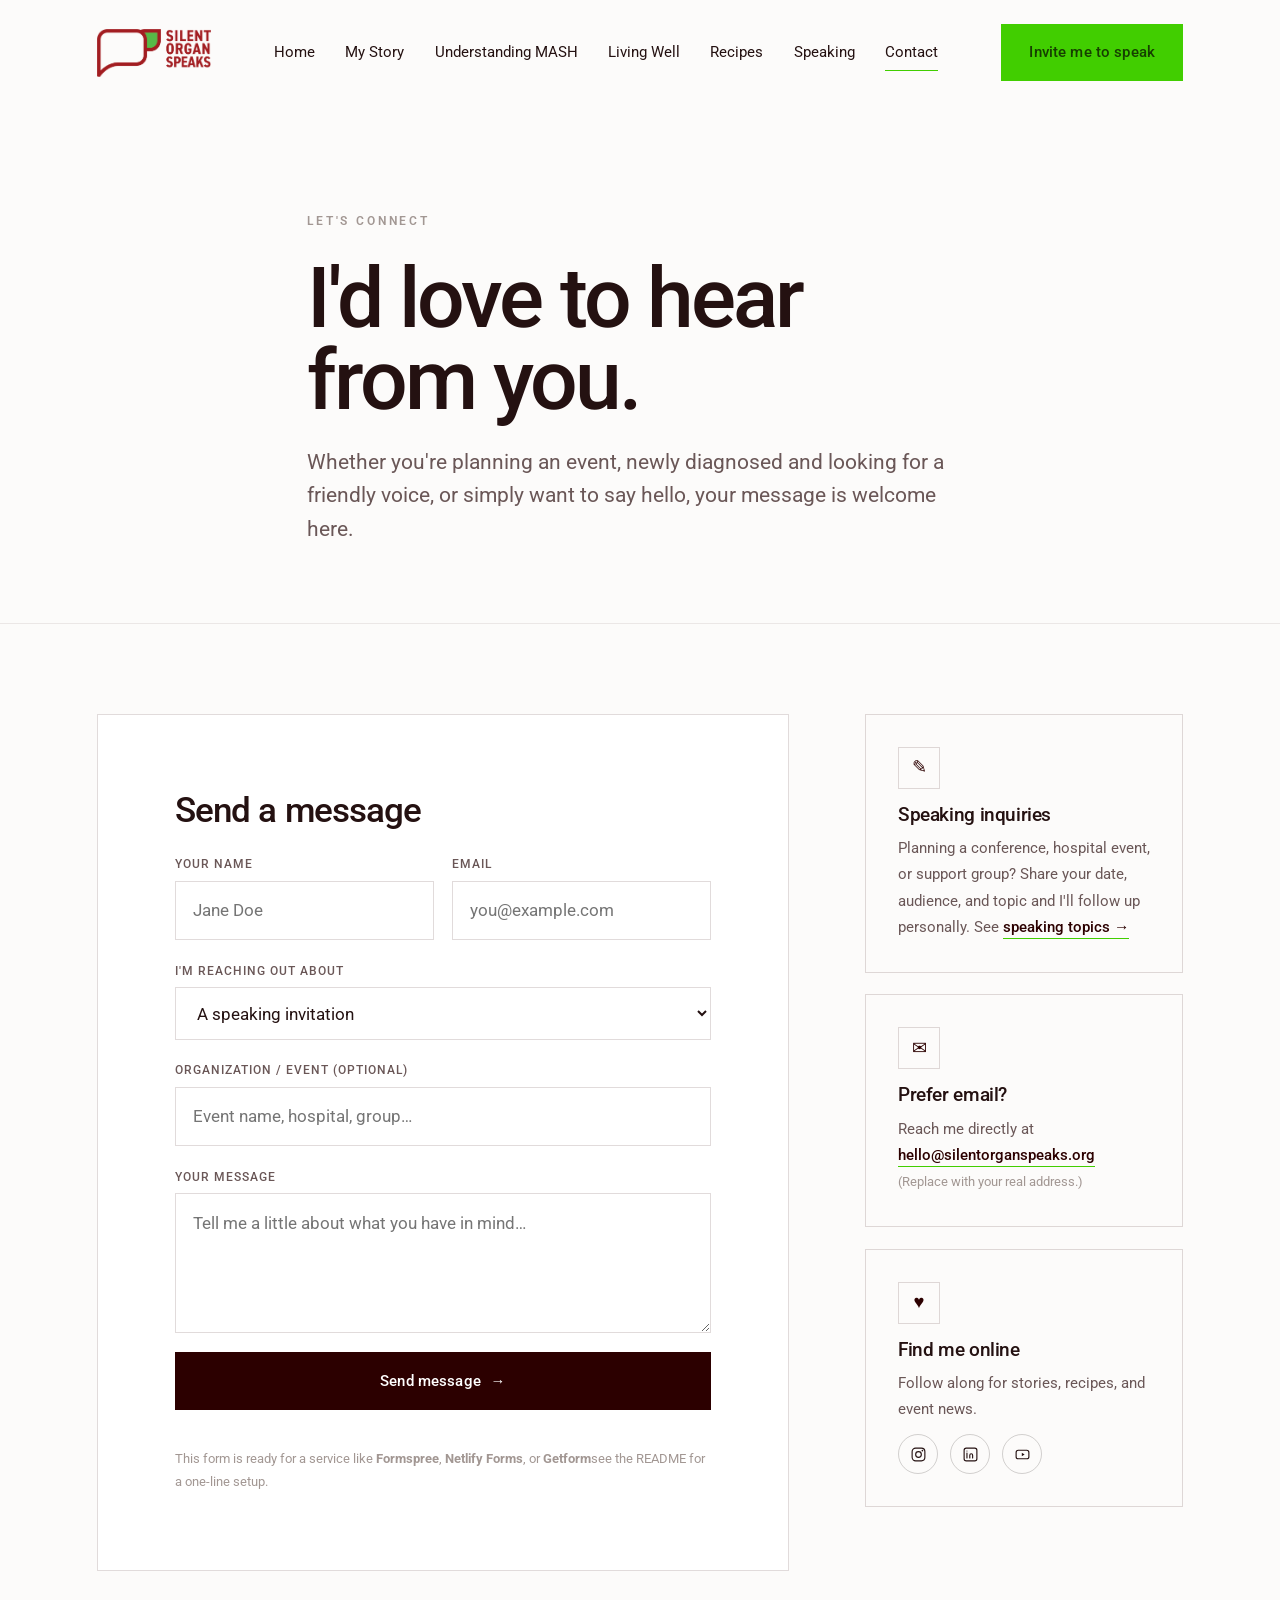
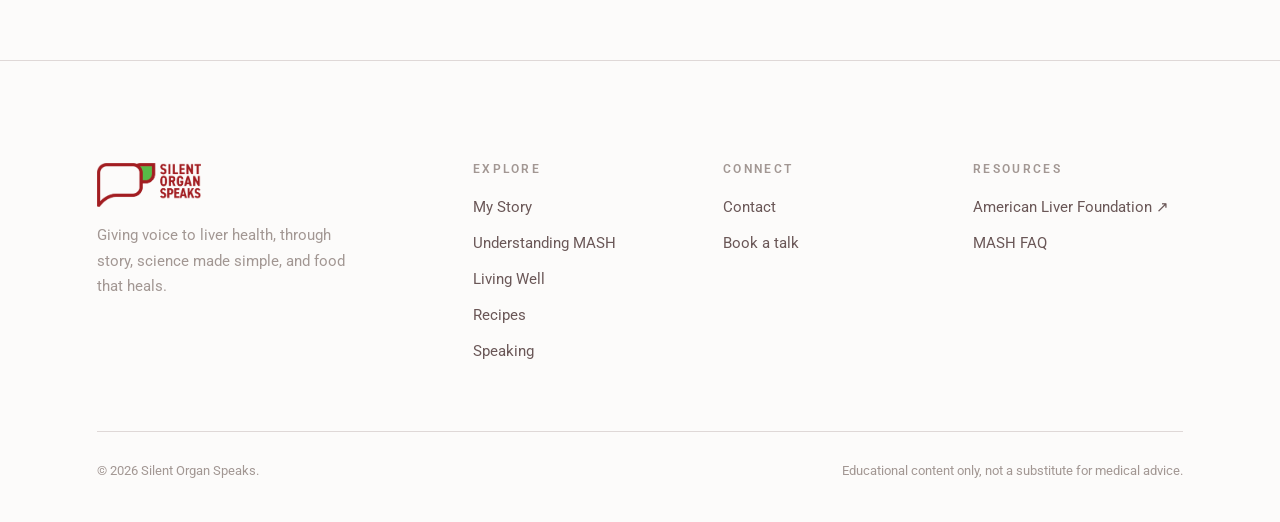
==== commit 8aa50125: "Lighten panels and footer for a fully stripped-back look Take the minimal treatment further: convert" ====
--- a/contact.html
+++ b/contact.html
@@ -108,7 +108,7 @@
     <div class="wrap">
       <div class="footer__grid">
         <div>
-          <a class="brand" href="index.html"><img class="brand-logo" src="assets/img/SOSWhite.png" alt="Silent Organ Speaks" /></a>
+          <a class="brand" href="index.html"><img class="brand-logo" src="assets/img/SOSORG.png" alt="Silent Organ Speaks" /></a>
           <p>Giving voice to liver health, through story, science made simple, and food that heals.</p>
         </div>
         <div><h4>Explore</h4><ul class="footer__links"><li><a href="story.html">My Story</a></li><li><a href="mash.html">Understanding MASH</a></li><li><a href="livingwell.html">Living Well</a></li><li><a href="recipes.html">Recipes</a></li><li><a href="speaking.html">Speaking</a></li></ul></div>
--- a/assets/css/styles.css
+++ b/assets/css/styles.css
@@ -1,6 +1,7 @@
 /* ==========================================================================
    Silent Organ Speaks — Liver Health Advocacy
-   Design system inspired by warm, editorial food storytelling.
+   Minimal editorial design system (brand palette retained).
+   Flat surfaces · hairline dividers · generous whitespace · restrained type.
    ========================================================================== */
 
 /* ---- Design tokens ---- */
@@ -11,18 +12,18 @@
   --mahogany:     #2C0000;
   --mahogany-2:   #1C0000;
   --dust:         #E6DED9;
-  --dust-2:       #F2EEEA;
+  --dust-2:       #F4F1EE;
   --white:        #FFFFFF;
   --lime:         #41CE00;
   --lime-ink:     #163F00;   /* dark green for text on lime */
   --inferno:      #A80505;
 
   /* Foundation (legacy names remapped to new palette) */
-  --cream:        #FFFFFF;   /* page background */
-  --cream-deep:   #E6DED9;   /* soft alt-section background (dust) */
+  --cream:        #FCFBFA;   /* page background (barely-warm off-white) */
+  --cream-deep:   #F4F1EE;   /* soft alt-section background */
   --ivory:        #FFFFFF;   /* card / surface background */
 
-  /* Primary UI accent -> mahogany (bold, high-contrast) */
+  /* Primary UI accent -> mahogany */
   --amber:        #2C0000;
   --amber-deep:   #2C0000;
   --terracotta:   #A80505;
@@ -30,7 +31,7 @@
   /* Secondary surfaces -> mahogany / dust */
   --sage:         #2C0000;
   --sage-deep:    #3A1414;
-  --sage-soft:    #E6DED9;
+  --sage-soft:    #F4F1EE;
 
   /* Dark panels */
   --plum:         #2C0000;
@@ -40,23 +41,28 @@
   --gold:         #41CE00;
 
   /* Ink */
-  --ink:          #2C0000;
+  --ink:          #241111;
   --ink-soft:     #6A5757;
-  --ink-faint:    #9C8E8E;
+  --ink-faint:    #A29793;
+
+  /* Hairline / line color */
+  --line:         rgba(44, 0, 0, 0.14);
+  --line-soft:    rgba(44, 0, 0, 0.08);
 
   /* Type */
   --serif: "Georgia", "Times New Roman", serif;
   --sans:  "Roboto", -apple-system, BlinkMacSystemFont, "Segoe UI", Arial, sans-serif;
 
   /* Rhythm */
-  --maxw: 1200px;
-  --gutter: clamp(1.25rem, 5vw, 4rem);
-  --radius: 18px;
-  --radius-lg: 30px;
-
-  --shadow-sm: 0 2px 10px rgba(44, 0, 0, 0.05);
-  --shadow-md: 0 14px 44px rgba(44, 0, 0, 0.10);
-  --shadow-lg: 0 30px 70px rgba(44, 0, 0, 0.16);
+  --maxw: 1240px;
+  --gutter: clamp(1.5rem, 6vw, 5rem);
+  --radius: 0px;
+  --radius-lg: 0px;
+
+  /* Shadows removed for a flat, minimal surface treatment */
+  --shadow-sm: none;
+  --shadow-md: none;
+  --shadow-lg: none;
 
   --ease: cubic-bezier(0.22, 1, 0.36, 1);
 }
@@ -69,8 +75,9 @@
   font-family: var(--sans);
   color: var(--ink);
   background: var(--cream);
-  line-height: 1.65;
+  line-height: 1.7;
   font-size: 1.0625rem;
+  font-weight: 400;
   -webkit-font-smoothing: antialiased;
   overflow-x: hidden;
 }
@@ -82,56 +89,51 @@
 /* ---- Typography ---- */
 h1, h2, h3, h4 {
   font-family: var(--sans);
-  font-weight: 800;
-  line-height: 1.04;
-  letter-spacing: -0.03em;
+  font-weight: 500;
+  line-height: 1.08;
+  letter-spacing: -0.02em;
   color: var(--ink);
 }
 .display {
-  font-size: clamp(3.5rem, 9.8vw, 8.5rem);
-  font-weight: 800;
-  line-height: 0.92;
-  letter-spacing: -0.045em;
+  font-size: clamp(2.9rem, 8vw, 6.75rem);
+  font-weight: 500;
+  line-height: 0.98;
+  letter-spacing: -0.035em;
   text-transform: none;
 }
-h2 { font-size: clamp(2.4rem, 5.4vw, 4.4rem); font-weight: 800; letter-spacing: -0.035em; line-height: 0.98; }
+h2 { font-size: clamp(2rem, 4.6vw, 3.4rem); font-weight: 500; letter-spacing: -0.025em; line-height: 1.06; }
 /* Expressive serif-italic accent for a single emphasized word */
-.serif-em, .italic-accent { font-family: var(--serif); font-style: italic; font-weight: 400; letter-spacing: -0.01em; }
-h3 { font-size: clamp(1.35rem, 2.5vw, 1.85rem); }
+.serif-em, .italic-accent { font-family: var(--serif); font-style: italic; font-weight: 400; letter-spacing: 0; }
+h3 { font-size: clamp(1.2rem, 2vw, 1.55rem); font-weight: 500; }
 .italic-accent { font-style: italic; }
 .serif-em { font-family: var(--serif); font-style: italic; font-weight: 400; }
 
 .eyebrow {
   font-family: var(--sans);
-  font-size: 0.78rem;
-  font-weight: 700;
-  letter-spacing: 0.2em;
+  font-size: 0.74rem;
+  font-weight: 600;
+  letter-spacing: 0.24em;
   text-transform: uppercase;
-  color: var(--mahogany);
+  color: var(--ink-faint);
   display: inline-flex;
   align-items: center;
-  gap: 0.6rem;
-}
-.eyebrow::before {
-  content: "";
-  width: 26px; height: 3px; border-radius: 2px;
-  background: var(--lime);
-  display: inline-block;
+  gap: 0.7rem;
 }
 .lede {
-  font-size: clamp(1.15rem, 2vw, 1.4rem);
-  line-height: 1.55;
+  font-size: clamp(1.1rem, 1.7vw, 1.3rem);
+  line-height: 1.6;
   color: var(--ink-soft);
   font-weight: 400;
 }
 
 /* ---- Layout ---- */
 .wrap { width: 100%; max-width: var(--maxw); margin-inline: auto; padding-inline: var(--gutter); }
-.section { padding-block: clamp(4.5rem, 10vw, 8.5rem); position: relative; }
-.section--tight { padding-block: clamp(3rem, 6vw, 5rem); }
+.section { padding-block: clamp(5rem, 11vw, 10rem); position: relative; }
+.section--tight { padding-block: clamp(3.5rem, 7vw, 6rem); }
+.section--line { border-top: 1px solid var(--line-soft); }
 .center { text-align: center; }
-.stack > * + * { margin-top: 1.25rem; }
-.grid { display: grid; gap: clamp(1.25rem, 3vw, 2rem); }
+.stack > * + * { margin-top: 1.35rem; }
+.grid { display: grid; gap: clamp(1.5rem, 3.5vw, 2.5rem); }
 .two { grid-template-columns: repeat(2, 1fr); }
 .three { grid-template-columns: repeat(3, 1fr); }
 .four { grid-template-columns: repeat(4, 1fr); }
@@ -139,72 +141,72 @@
 /* ---- Buttons ---- */
 .btn {
   display: inline-flex; align-items: center; gap: 0.6rem;
-  padding: 1rem 1.8rem;
-  border-radius: 100px;
-  font-weight: 700; font-size: 0.98rem;
-  border: 2px solid transparent;
-  transition: transform .35s var(--ease), background .3s var(--ease), color .3s var(--ease), box-shadow .3s var(--ease);
+  padding: 0.95rem 1.7rem;
+  border-radius: var(--radius);
+  font-weight: 500; font-size: 0.92rem; letter-spacing: 0.01em;
+  border: 1px solid transparent;
+  transition: background .3s var(--ease), color .3s var(--ease), border-color .3s var(--ease);
   white-space: nowrap;
 }
-.btn:hover { transform: translateY(-2px); }
-/* Primary: solid mahogany, lime on hover */
-.btn--primary { background: var(--mahogany); color: var(--white); }
-.btn--primary:hover { background: var(--lime); color: var(--lime-ink); box-shadow: var(--shadow-md); }
-/* Action accent: lime (the sparing green pop, used for key CTAs) */
+/* Primary: solid mahogany */
+.btn--primary { background: var(--mahogany); color: var(--white); border-color: var(--mahogany); }
+.btn--primary:hover { background: transparent; color: var(--mahogany); border-color: var(--mahogany); }
+/* Action accent: lime (the sparing green pop, used for a single key CTA) */
 .btn--amber { background: var(--lime); color: var(--lime-ink); border-color: var(--lime); }
-.btn--amber:hover { background: var(--mahogany); color: var(--white); border-color: var(--mahogany); box-shadow: var(--shadow-md); }
+.btn--amber:hover { background: var(--mahogany); color: var(--white); border-color: var(--mahogany); }
 /* Ghost: outlined mahogany */
-.btn--ghost { border-color: var(--mahogany); color: var(--mahogany); }
-.btn--ghost:hover { background: var(--mahogany); color: var(--white); }
+.btn--ghost { border-color: var(--line); color: var(--mahogany); }
+.btn--ghost:hover { border-color: var(--mahogany); background: var(--mahogany); color: var(--white); }
 .btn .arrow { transition: transform .35s var(--ease); }
 .btn:hover .arrow { transform: translateX(4px); }
 
 .link-arrow {
   display: inline-flex; align-items: center; gap: 0.5rem;
-  font-weight: 700; color: var(--mahogany);
-  border-bottom: 2px solid var(--lime);
-  transition: gap .3s var(--ease), color .3s var(--ease);
-}
-.link-arrow:hover { gap: 0.85rem; color: var(--inferno); }
+  font-weight: 500; color: var(--mahogany);
+  padding-bottom: 2px;
+  border-bottom: 1px solid var(--lime);
+  transition: gap .3s var(--ease), color .3s var(--ease), border-color .3s var(--ease);
+}
+.link-arrow:hover { gap: 0.85rem; color: var(--inferno); border-color: var(--inferno); }
 
 /* ==========================================================================
    Navigation
    ========================================================================== */
 .nav {
   position: fixed; top: 0; left: 0; right: 0; z-index: 100;
-  transition: background .4s var(--ease), box-shadow .4s var(--ease), padding .4s var(--ease);
-  padding-block: 1.35rem;
+  transition: background .4s var(--ease), border-color .4s var(--ease), padding .4s var(--ease);
+  padding-block: 1.5rem;
+  border-bottom: 1px solid transparent;
 }
 .nav.scrolled {
-  background: rgba(255, 255, 255, 0.86);
-  backdrop-filter: blur(14px);
-  -webkit-backdrop-filter: blur(14px);
-  box-shadow: var(--shadow-sm);
-  padding-block: 0.85rem;
+  background: rgba(252, 251, 250, 0.9);
+  backdrop-filter: blur(12px);
+  -webkit-backdrop-filter: blur(12px);
+  border-bottom: 1px solid var(--line-soft);
+  padding-block: 0.9rem;
 }
 .nav__inner { display: flex; align-items: center; justify-content: space-between; gap: 2rem; }
-.brand { display: flex; align-items: center; gap: 0.65rem; font-family: var(--sans); font-size: 1.18rem; font-weight: 800; letter-spacing: -0.02em; white-space: nowrap; flex: none; line-height: 1.05; }
+.brand { display: flex; align-items: center; gap: 0.65rem; font-family: var(--sans); font-size: 1.18rem; font-weight: 600; letter-spacing: -0.01em; white-space: nowrap; flex: none; line-height: 1.05; }
 .brand__mark { width: 42px; height: auto; flex: none; }
 /* Real logo image (nav + footer) */
-.brand-logo { height: 50px; width: auto; display: block; transition: height .4s var(--ease); }
-.nav.scrolled .brand-logo { height: 42px; }
+.brand-logo { height: 48px; width: auto; display: block; transition: height .4s var(--ease); }
+.nav.scrolled .brand-logo { height: 40px; }
 /* Footer uses the white logo variant — sits directly on the dark background */
 .footer .brand-logo { height: 44px; }
-/* Logo mark colors — themeable for light/dark backgrounds */
 .lg-bubble { stroke: var(--inferno); fill: none; }
 .lg-leaf { fill: var(--lime); }
-.brand small { display: block; font-family: var(--sans); font-size: 0.62rem; letter-spacing: 0.22em; text-transform: uppercase; color: var(--ink-faint); font-weight: 700; margin-top: 2px; }
-.nav__links { display: flex; align-items: center; gap: 1.8rem; flex-wrap: nowrap; }
+.brand small { display: block; font-family: var(--sans); font-size: 0.62rem; letter-spacing: 0.22em; text-transform: uppercase; color: var(--ink-faint); font-weight: 600; margin-top: 2px; }
+.nav__links { display: flex; align-items: center; gap: 1.9rem; flex-wrap: nowrap; }
 .nav__links a { white-space: nowrap; }
-.nav__links a { font-size: 0.96rem; font-weight: 500; position: relative; color: var(--ink); }
+.nav__links a { font-size: 0.92rem; font-weight: 400; position: relative; color: var(--ink); }
 .nav__links a::after {
-  content: ""; position: absolute; left: 0; bottom: -6px; height: 3px; border-radius: 2px; width: 0;
+  content: ""; position: absolute; left: 0; bottom: -6px; height: 1px; width: 0;
   background: var(--lime); transition: width .3s var(--ease);
 }
 .nav__links a:hover::after, .nav__links a[aria-current="page"]::after { width: 100%; }
 .nav__cta { display: flex; align-items: center; gap: 1rem; }
 .nav__toggle { display: none; background: none; border: 0; width: 44px; height: 44px; position: relative; }
-.nav__toggle span { position: absolute; left: 10px; right: 10px; height: 2px; background: var(--ink); transition: transform .3s var(--ease), opacity .3s var(--ease); }
+.nav__toggle span { position: absolute; left: 10px; right: 10px; height: 1.5px; background: var(--ink); transition: transform .3s var(--ease), opacity .3s var(--ease); }
 .nav__toggle span:nth-child(1) { top: 15px; }
 .nav__toggle span:nth-child(2) { top: 22px; }
 .nav__toggle span:nth-child(3) { top: 29px; }
@@ -215,272 +217,255 @@
 /* ==========================================================================
    Hero
    ========================================================================== */
-.hero { position: relative; padding-top: clamp(8rem, 16vw, 12rem); padding-bottom: clamp(4rem, 8vw, 7rem); overflow: hidden; }
-.hero__inner { position: relative; z-index: 2; max-width: 860px; }
-.hero .display { margin-block: 1.5rem 1.75rem; }
-.hero__actions { display: flex; flex-wrap: wrap; gap: 1rem; margin-top: 2.25rem; }
-.hero__scroll { margin-top: 4rem; display: inline-flex; align-items: center; gap: 0.7rem; font-size: 0.82rem; letter-spacing: 0.14em; text-transform: uppercase; color: var(--ink-faint); font-weight: 600; }
-.hero__scroll .dot { width: 34px; height: 34px; border: 1.5px solid var(--ink-faint); border-radius: 50%; display: grid; place-items: center; animation: bob 2s var(--ease) infinite; }
-@keyframes bob { 0%,100%{ transform: translateY(0);} 50%{ transform: translateY(5px);} }
-
-/* Organic blobs */
-.blob { position: absolute; border-radius: 50%; filter: blur(50px); opacity: 0.7; z-index: 1; pointer-events: none; }
-.blob--1 { width: 44vw; height: 44vw; max-width: 600px; max-height: 600px; right: -8vw; top: 2vw; background: radial-gradient(circle at 35% 35%, var(--dust), transparent 70%); opacity: 0.9; animation: float 18s ease-in-out infinite; }
-.blob--2 { width: 26vw; height: 26vw; max-width: 320px; max-height: 320px; right: 12vw; top: 30vw; background: radial-gradient(circle at 40% 40%, var(--lime), transparent 66%); opacity: 0.16; animation: float 22s ease-in-out infinite reverse; }
-/* --py is set by JS for scroll parallax; composed with the float drift */
-@keyframes float { 0%,100%{ transform: translateY(var(--py,0px)) translate(0,0) scale(1);} 33%{ transform: translateY(var(--py,0px)) translate(-24px,20px) scale(1.05);} 66%{ transform: translateY(var(--py,0px)) translate(16px,-16px) scale(0.97);} }
-
-/* Reusable image placeholder — an intentional, warm gradient tile */
+.hero { position: relative; padding-top: clamp(9rem, 17vw, 13rem); padding-bottom: clamp(4rem, 8vw, 7rem); overflow: hidden; }
+.hero__inner { position: relative; z-index: 2; max-width: 900px; }
+.hero .display { margin-block: 1.75rem 2rem; }
+.hero__actions { display: flex; flex-wrap: wrap; gap: 1rem; margin-top: 2.5rem; }
+.hero__scroll { margin-top: 4rem; display: inline-flex; align-items: center; gap: 0.7rem; font-size: 0.78rem; letter-spacing: 0.18em; text-transform: uppercase; color: var(--ink-faint); font-weight: 500; }
+.hero__scroll .dot { width: 34px; height: 34px; border: 1px solid var(--line); border-radius: 50%; display: grid; place-items: center; }
+
+/* Organic blobs removed for the minimal treatment */
+.blob { display: none !important; }
+
+/* Reusable image placeholder — a flat, hairline-framed tile */
 .ph {
   position: relative; border-radius: var(--radius);
-  background:
-    radial-gradient(120% 90% at 15% 15%, rgba(255,255,255,0.35), transparent 40%),
-    linear-gradient(135deg, var(--cream-deep), var(--sage-soft));
-  overflow: hidden; box-shadow: var(--shadow-sm);
+  background: var(--dust-2);
+  border: 1px solid var(--line);
+  overflow: hidden;
   display: grid; place-items: center; min-height: 220px;
-  color: var(--sage-deep);
-}
-.ph--amber { background: radial-gradient(120% 90% at 15% 15%, rgba(255,255,255,0.12), transparent 42%), linear-gradient(135deg, #4A1010, var(--mahogany)); color: var(--dust); }
-.ph--plum  { background: radial-gradient(120% 90% at 15% 15%, rgba(255,255,255,0.10), transparent 42%), linear-gradient(135deg, var(--mahogany), var(--mahogany-2)); color: var(--dust); }
-.ph--sage  { background: radial-gradient(120% 90% at 15% 15%, rgba(255,255,255,0.5), transparent 46%), linear-gradient(135deg, var(--dust-2), var(--dust)); color: var(--mahogany); }
-.ph__label { font-size: 0.72rem; letter-spacing: 0.18em; text-transform: uppercase; font-weight: 600; opacity: 0.85; padding: 0.5rem 1rem; }
-.ph__ico { width: 46px; height: 46px; opacity: 0.7; }
+  color: var(--ink-faint);
+}
+.ph--amber, .ph--plum, .ph--sage { background: var(--dust-2); color: var(--ink-faint); border: 1px solid var(--line); }
+.ph__label { font-size: 0.7rem; letter-spacing: 0.2em; text-transform: uppercase; font-weight: 500; opacity: 0.9; padding: 0.5rem 1rem; }
+.ph__ico { width: 42px; height: 42px; opacity: 0.55; }
 .ph img { position: absolute; inset: 0; width: 100%; height: 100%; object-fit: cover; }
 
 /* ==========================================================================
-   Titan-style landing layout (structure only — fonts/colors unchanged)
-   ========================================================================== */
-.hero-grid { display: grid; grid-template-columns: 1.05fr 0.95fr; gap: clamp(2rem, 5vw, 4.5rem); align-items: center; }
-.hero-media { border-radius: var(--radius-lg); overflow: hidden; box-shadow: var(--shadow-lg); min-height: 480px; }
-.hero-media .ph { min-height: 480px; height: 100%; border-radius: var(--radius-lg); }
-
-.trust-strip { display: flex; flex-wrap: wrap; gap: clamp(1rem, 3vw, 2.5rem); align-items: center; justify-content: space-between; padding: 1.6rem clamp(1.4rem,3vw,2.4rem); border: 1px solid rgba(44,0,0,0.12); border-radius: var(--radius); background: var(--ivory); box-shadow: var(--shadow-sm); }
+   Editorial landing layout
+   ========================================================================== */
+.hero-grid { display: grid; grid-template-columns: 1.05fr 0.95fr; gap: clamp(2.5rem, 6vw, 5rem); align-items: center; }
+.hero-media { border-radius: var(--radius); overflow: hidden; min-height: 460px; }
+.hero-media .ph { min-height: 460px; height: 100%; border-radius: var(--radius); }
+
+.trust-strip { display: flex; flex-wrap: wrap; gap: clamp(1.5rem, 4vw, 3rem); align-items: center; justify-content: space-between; padding: 2rem 0; border-block: 1px solid var(--line); background: transparent; }
 .trust-item { display: flex; align-items: baseline; gap: 0.6rem; flex: 1 1 240px; }
-.trust-item b { font-family: var(--sans); font-weight: 800; font-size: clamp(1.5rem,3vw,2rem); color: var(--inferno); letter-spacing: -0.02em; line-height: 1; white-space: nowrap; }
-.trust-item span { color: var(--ink-soft); font-size: 0.95rem; }
-.trust-divider { width: 1px; align-self: stretch; background: rgba(44,0,0,0.12); }
+.trust-item b { font-family: var(--sans); font-weight: 500; font-size: clamp(1.6rem,3vw,2.2rem); color: var(--mahogany); letter-spacing: -0.02em; line-height: 1; white-space: nowrap; }
+.trust-item span { color: var(--ink-soft); font-size: 0.92rem; }
+.trust-divider { display: none; }
 
 /* Alternating feature blocks — large media + text */
-.feature { display: grid; grid-template-columns: 1fr 1fr; gap: clamp(2rem, 5vw, 5rem); align-items: center; }
+.feature { display: grid; grid-template-columns: 1fr 1fr; gap: clamp(2.5rem, 6vw, 6rem); align-items: center; }
 .feature--flip .feature__media { order: 2; }
-.feature__media .ph { min-height: 460px; height: 100%; border-radius: var(--radius-lg); }
-.feature__num { font-family: var(--sans); font-weight: 800; font-size: 0.8rem; letter-spacing: 0.12em; color: var(--lime-ink); background: var(--lime); padding: 0.3rem 0.75rem; border-radius: 100px; display: inline-block; }
+.feature__media .ph { min-height: 440px; height: 100%; border-radius: var(--radius); }
+.feature__num { font-family: var(--sans); font-weight: 600; font-size: 0.74rem; letter-spacing: 0.22em; text-transform: uppercase; color: var(--ink-faint); background: transparent; padding: 0; border-radius: 0; display: inline-block; }
+
+/* Minimal numbered stat row (replaces donut rings) */
+.stat-row { display: grid; grid-template-columns: repeat(3, 1fr); gap: 0; border-top: 1px solid var(--line); }
+.stat-cell {
+  padding: clamp(2rem, 4vw, 3rem) clamp(1.25rem, 2.5vw, 2.25rem);
+  border-bottom: 1px solid var(--line);
+  border-right: 1px solid var(--line);
+  display: flex; flex-direction: column; gap: 0.5rem;
+}
+.stat-cell:nth-child(3n) { border-right: 0; }
+.stat-cell__num { font-family: var(--sans); font-weight: 500; font-size: clamp(2.8rem, 6vw, 4.5rem); line-height: 1; letter-spacing: -0.03em; color: var(--mahogany); }
+.stat-cell .eyebrow { margin-top: 0.35rem; }
+.stat-cell h3 { font-size: 1.1rem; font-weight: 500; }
+.stat-cell p { color: var(--ink-soft); font-size: 0.92rem; }
+@media (max-width: 820px) {
+  .stat-row { grid-template-columns: 1fr; }
+  .stat-cell { border-right: 0; }
+}
+
+/* Legacy donut-ring stat cards — flattened fallback (kept for safety) */
+.stat-cards { display: grid; grid-template-columns: repeat(3, 1fr); gap: 0; border-top: 1px solid var(--line); }
+.stat-card {
+  background: transparent; border-bottom: 1px solid var(--line); border-right: 1px solid var(--line); border-radius: 0;
+  padding: clamp(2rem, 4vw, 3rem); text-align: left;
+  display: flex; flex-direction: column; align-items: flex-start; gap: 0.4rem;
+}
+.stat-card:nth-child(3n) { border-right: 0; }
+.ring { position: relative; width: auto; height: auto; margin-bottom: 0.4rem; }
+.ring svg { display: none; }
+.ring__label { position: static; display: block; line-height: 1; }
+.ring__label b { font-family: var(--sans); font-weight: 500; font-size: clamp(2.6rem, 5vw, 4rem); color: var(--mahogany); letter-spacing: -0.03em; }
+.stat-card .eyebrow { justify-content: flex-start; }
+.stat-card h3 { font-size: 1.1rem; margin-top: 0.15rem; font-weight: 500; }
+.stat-card p { color: var(--ink-soft); font-size: 0.92rem; }
+@media (max-width: 820px) { .stat-cards { grid-template-columns: 1fr; } .stat-card { border-right: 0; } }
+
 @media (max-width: 900px) {
   .hero-grid, .feature { grid-template-columns: 1fr; }
   .feature--flip .feature__media { order: 0; }
-  .trust-divider { display: none; }
   .hero-media, .hero-media .ph { min-height: 320px; }
 }
 
-/* Stat cards with animated donut rings */
-.stat-cards { display: grid; grid-template-columns: repeat(3, 1fr); gap: clamp(1.25rem, 3vw, 2rem); }
-.stat-card {
-  background: var(--ivory); border: 1px solid rgba(44,0,0,0.10); border-radius: var(--radius-lg);
-  padding: clamp(1.75rem, 3vw, 2.5rem); text-align: center; box-shadow: var(--shadow-sm);
-  display: flex; flex-direction: column; align-items: center; gap: 0.4rem;
-  transition: transform .5s var(--ease), box-shadow .5s var(--ease);
-}
-.stat-card:hover { transform: translateY(-6px); box-shadow: var(--shadow-md); }
-.ring { position: relative; width: 148px; height: 148px; margin-bottom: 0.9rem; }
-.ring svg { width: 100%; height: 100%; transform: rotate(-90deg); }
-.ring__track { fill: none; stroke: var(--dust); stroke-width: 11; }
-.ring__fill {
-  fill: none; stroke-width: 11; stroke-linecap: round;
-  stroke-dasharray: 326.7; stroke-dashoffset: 326.7;
-  transition: stroke-dashoffset 1.3s var(--ease);
-}
-.stat-card.in .ring__fill { stroke-dashoffset: calc(326.7 - (326.7 * var(--pct) / 100)); }
-.ring--red .ring__fill { stroke: var(--inferno); }
-.ring--lime .ring__fill { stroke: var(--lime); }
-.ring--mahog .ring__fill { stroke: var(--mahogany); }
-.ring__label { position: absolute; inset: 0; display: grid; place-items: center; line-height: 1; }
-.ring__label b { font-family: var(--sans); font-weight: 800; font-size: clamp(1.5rem, 2.6vw, 1.95rem); color: var(--mahogany); letter-spacing: -0.02em; }
-.stat-card .eyebrow { justify-content: center; }
-.stat-card h3 { font-size: 1.15rem; margin-top: 0.15rem; }
-.stat-card p { color: var(--ink-soft); font-size: 0.94rem; }
-@media (max-width: 820px) { .stat-cards { grid-template-columns: 1fr; max-width: 460px; margin-inline: auto; } }
-
 /* ==========================================================================
    Sections & cards
    ========================================================================== */
-.pillars { display: grid; gap: clamp(1rem,2.5vw,1.75rem); grid-template-columns: repeat(3,1fr); }
+.pillars { display: grid; gap: 0; grid-template-columns: repeat(3,1fr); border-top: 1px solid var(--line); }
 .pillar {
-  background: var(--ivory); border-radius: var(--radius-lg); padding: clamp(1.75rem, 3vw, 2.5rem);
-  box-shadow: var(--shadow-sm); border: 1px solid rgba(110,124,90,0.10);
-  transition: transform .5s var(--ease), box-shadow .5s var(--ease);
+  background: transparent; border-radius: 0; padding: clamp(2rem, 3.5vw, 3rem);
+  border-bottom: 1px solid var(--line); border-right: 1px solid var(--line);
+  transition: background .4s var(--ease);
   display: flex; flex-direction: column; gap: 1rem; min-height: 100%;
 }
-.pillar:hover { transform: translateY(-6px); box-shadow: var(--shadow-md); }
-.pillar__ico { width: 56px; height: 56px; border-radius: 16px; display: grid; place-items: center; color: #fff; flex: none; transition: background .4s var(--ease), color .4s var(--ease); }
-.pillar__ico svg { width: 28px; height: 28px; }
-.pillar:hover .pillar__ico { background: var(--lime) !important; color: var(--lime-ink); }
-.pillar h3 { font-size: 1.5rem; }
+.pillars .pillar:nth-child(3n) { border-right: 0; }
+.pillar:hover { background: var(--dust-2); }
+.pillar__ico { width: auto; height: auto; border-radius: 0; display: block; color: var(--mahogany) !important; background: transparent !important; flex: none; margin-bottom: 0.25rem; }
+.pillar__ico svg { width: 30px; height: 30px; }
+.pillar h3 { font-size: 1.4rem; font-weight: 500; }
 .pillar p { color: var(--ink-soft); font-size: 1rem; }
-.pillar .link-arrow { margin-top: auto; padding-top: 0.5rem; }
-
-.split { display: grid; grid-template-columns: 1fr 1fr; gap: clamp(2rem, 5vw, 5rem); align-items: center; }
+.pillar .link-arrow { margin-top: auto; padding-top: 0.75rem; }
+
+.split { display: grid; grid-template-columns: 1fr 1fr; gap: clamp(2.5rem, 6vw, 6rem); align-items: center; }
 .split--media-right .split__media { order: 2; }
 
 .quote {
   font-family: var(--serif); font-style: italic; font-weight: 400;
-  font-size: clamp(1.6rem, 3.6vw, 2.7rem); line-height: 1.25; letter-spacing: -0.01em;
+  font-size: clamp(1.5rem, 3.2vw, 2.5rem); line-height: 1.3; letter-spacing: -0.005em;
   color: var(--ink);
 }
-.quote__mark { color: var(--amber); font-size: 1.3em; line-height: 0; }
-.cite { display: block; margin-top: 1.5rem; font-family: var(--sans); font-style: normal; font-size: 0.95rem; font-weight: 600; letter-spacing: 0.04em; color: var(--ink-faint); }
+.quote__mark { color: var(--mahogany); font-size: 1.3em; line-height: 0; }
+.cite { display: block; margin-top: 1.5rem; font-family: var(--sans); font-style: normal; font-size: 0.82rem; font-weight: 500; letter-spacing: 0.14em; text-transform: uppercase; color: var(--ink-faint); }
 
 /* Stat band */
 .stats { display: grid; grid-template-columns: repeat(3,1fr); gap: clamp(1.5rem,4vw,3rem); }
-.stat__num { font-family: var(--sans); font-weight: 800; font-size: clamp(2.8rem, 6.4vw, 4.4rem); line-height: 1; letter-spacing: -0.03em; color: var(--inferno); }
-.stat__lbl { margin-top: 0.65rem; color: var(--ink-soft); font-size: 0.98rem; max-width: 26ch; }
+.stat__num { font-family: var(--sans); font-weight: 500; font-size: clamp(2.8rem, 6vw, 4.4rem); line-height: 1; letter-spacing: -0.03em; color: var(--mahogany); }
+.stat__lbl { margin-top: 0.75rem; color: var(--ink-soft); font-size: 0.96rem; max-width: 26ch; }
 
 /* Recipe cards */
-.recipe-grid { display: grid; grid-template-columns: repeat(3,1fr); gap: clamp(1.25rem,3vw,2rem); }
+.recipe-grid { display: grid; grid-template-columns: repeat(3,1fr); gap: clamp(1.75rem,3.5vw,2.75rem); }
 .recipe {
-  background: var(--ivory); border-radius: var(--radius); overflow: hidden;
-  box-shadow: var(--shadow-sm); border: 1px solid rgba(110,124,90,0.10);
+  background: transparent; border-radius: 0; overflow: hidden;
+  border: 1px solid var(--line);
   display: flex; flex-direction: column;
-  transition: transform .5s var(--ease), box-shadow .5s var(--ease);
-}
-.recipe:hover { transform: translateY(-6px); box-shadow: var(--shadow-md); }
-.recipe .ph { border-radius: 0; min-height: 200px; }
-.recipe__body { padding: 1.5rem 1.5rem 1.75rem; display: flex; flex-direction: column; gap: 0.75rem; flex: 1; }
+  transition: border-color .4s var(--ease);
+}
+.recipe:hover { border-color: var(--mahogany); }
+.recipe .ph { border-radius: 0; min-height: 210px; border: 0; border-bottom: 1px solid var(--line); }
+.recipe__body { padding: 1.5rem 1.6rem 1.85rem; display: flex; flex-direction: column; gap: 0.8rem; flex: 1; }
 .recipe__tags { display: flex; flex-wrap: wrap; gap: 0.5rem; }
-.tag { font-size: 0.72rem; font-weight: 700; letter-spacing: 0.06em; text-transform: uppercase; padding: 0.32rem 0.75rem; border-radius: 100px; background: var(--dust); color: var(--mahogany); }
-.tag--amber { background: var(--mahogany); color: var(--white); }
-.recipe h3 { font-size: 1.3rem; }
-.recipe__meta { display: flex; gap: 1.25rem; margin-top: auto; padding-top: 0.75rem; font-size: 0.85rem; color: var(--ink-faint); font-weight: 500; }
+.tag { font-size: 0.68rem; font-weight: 600; letter-spacing: 0.12em; text-transform: uppercase; padding: 0.32rem 0.7rem; border-radius: 0; background: transparent; border: 1px solid var(--line); color: var(--ink-soft); }
+.tag--amber { background: transparent; border-color: var(--mahogany); color: var(--mahogany); }
+.recipe h3 { font-size: 1.25rem; font-weight: 500; }
+.recipe__meta { display: flex; gap: 1.25rem; margin-top: auto; padding-top: 0.75rem; font-size: 0.82rem; color: var(--ink-faint); font-weight: 400; }
 .recipe__meta span { display: inline-flex; align-items: center; gap: 0.35rem; }
 
-/* Info / fact cards (MASH) */
+/* Info / fact cards */
 .fact {
-  background: var(--ivory); border-radius: var(--radius); padding: clamp(1.5rem,2.5vw,2rem);
-  border: 1px solid rgba(110,43,57,0.12); box-shadow: var(--shadow-sm); height: 100%;
-}
-.fact h3 { font-size: 1.25rem; margin-bottom: 0.6rem; }
-.fact p { color: var(--ink-soft); font-size: 0.98rem; }
-.fact__badge { width: 44px; height: 44px; border-radius: 12px; background: var(--plum); color: var(--cream); display: grid; place-items: center; font-family: var(--serif); font-size: 1.2rem; margin-bottom: 1rem; }
+  background: transparent; border-radius: 0; padding: clamp(1.75rem,2.5vw,2.25rem);
+  border: 1px solid var(--line); height: 100%;
+}
+.fact h3 { font-size: 1.2rem; margin-bottom: 0.6rem; font-weight: 500; }
+.fact p { color: var(--ink-soft); font-size: 0.96rem; }
+.fact__badge { width: 42px; height: 42px; border-radius: 0; background: transparent; border: 1px solid var(--line); color: var(--mahogany); display: grid; place-items: center; font-family: var(--serif); font-size: 1.15rem; margin-bottom: 1rem; }
 
 /* Timeline */
 .timeline { position: relative; padding-left: 2.5rem; }
-.timeline::before { content: ""; position: absolute; left: 9px; top: 8px; bottom: 8px; width: 2px; background: linear-gradient(var(--amber), var(--sage)); }
-.tl-item { position: relative; padding-bottom: 2.5rem; }
+.timeline::before { content: ""; position: absolute; left: 6px; top: 8px; bottom: 8px; width: 1px; background: var(--line); }
+.tl-item { position: relative; padding-bottom: 2.75rem; }
 .tl-item:last-child { padding-bottom: 0; }
-.tl-item::before { content: ""; position: absolute; left: -2.5rem; top: 4px; width: 20px; height: 20px; border-radius: 50%; background: var(--cream); border: 3px solid var(--amber); }
-.tl-item h3 { font-size: 1.3rem; margin-bottom: 0.4rem; }
-.tl-item .when { font-size: 0.8rem; font-weight: 700; letter-spacing: 0.14em; text-transform: uppercase; color: var(--amber-deep); }
+.tl-item::before { content: ""; position: absolute; left: -2.5rem; top: 6px; width: 13px; height: 13px; border-radius: 50%; background: var(--cream); border: 1px solid var(--mahogany); }
+.tl-item h3 { font-size: 1.25rem; margin-bottom: 0.4rem; font-weight: 500; }
+.tl-item .when { font-size: 0.74rem; font-weight: 600; letter-spacing: 0.2em; text-transform: uppercase; color: var(--ink-faint); }
 .tl-item p { color: var(--ink-soft); margin-top: 0.5rem; }
 
 /* Event list */
 .event {
-  display: grid; grid-template-columns: auto 1fr auto; gap: 1.5rem; align-items: center;
-  padding: 1.5rem clamp(1.25rem,2.5vw,2rem); background: var(--ivory);
-  border-radius: var(--radius); box-shadow: var(--shadow-sm); border: 1px solid rgba(110,124,90,0.10);
-  transition: transform .4s var(--ease), box-shadow .4s var(--ease);
-}
-.event:hover { transform: translateX(6px); box-shadow: var(--shadow-md); }
-.event__date { text-align: center; min-width: 68px; }
-.event__date .d { font-family: var(--serif); font-size: 1.9rem; line-height: 1; color: var(--plum); }
-.event__date .m { font-size: 0.75rem; font-weight: 700; letter-spacing: 0.12em; text-transform: uppercase; color: var(--ink-faint); }
-.event h3 { font-size: 1.2rem; }
+  display: grid; grid-template-columns: auto 1fr auto; gap: 1.75rem; align-items: center;
+  padding: 1.75rem 0; background: transparent;
+  border-radius: 0; border-bottom: 1px solid var(--line);
+  transition: background .3s var(--ease);
+}
+.event:first-of-type { border-top: 1px solid var(--line); }
+.event:hover { background: var(--dust-2); }
+.event__date { text-align: center; min-width: 64px; }
+.event__date .d { font-family: var(--serif); font-size: 1.9rem; line-height: 1; color: var(--mahogany); }
+.event__date .m { font-size: 0.72rem; font-weight: 600; letter-spacing: 0.16em; text-transform: uppercase; color: var(--ink-faint); }
+.event h3 { font-size: 1.15rem; font-weight: 500; }
 .event p { color: var(--ink-soft); font-size: 0.92rem; margin-top: 0.2rem; }
 
-/* Feature panels with color */
-.panel { border-radius: var(--radius-lg); padding: clamp(2.5rem, 6vw, 5rem); position: relative; overflow: hidden; }
-.panel--plum { background: var(--mahogany); color: var(--dust); }
-.panel--plum h2, .panel--plum h3 { color: var(--white); }
-.panel--sage { background: var(--mahogany); color: var(--dust); }
-.panel--sage h2, .panel--sage h3 { color: var(--white); }
-.panel--cream { background: var(--white); border: 1.5px solid rgba(44,0,0,0.12); }
-/* Buttons on dark panels: use the lime action color so they stay visible */
-.panel--plum .btn--primary, .panel--sage .btn--primary { background: var(--lime); color: var(--lime-ink); }
-.panel--plum .btn--primary:hover, .panel--sage .btn--primary:hover { background: var(--white); color: var(--mahogany); }
-
-/* Newsletter / CTA */
+/* Feature panels — light, hairline-framed (stripped-back treatment) */
+.panel { border-radius: 0; padding: clamp(2.75rem, 6vw, 5.5rem); position: relative; overflow: hidden; }
+.panel--plum, .panel--sage { background: var(--dust-2); color: var(--ink-soft); border: 1px solid var(--line); }
+.panel--plum h2, .panel--plum h3, .panel--sage h2, .panel--sage h3 { color: var(--ink); }
+.panel--cream { background: var(--white); border: 1px solid var(--line); }
+/* Neutralize any legacy light-on-dark inline colors inside these now-light panels */
+.panel--plum .eyebrow, .panel--sage .eyebrow { color: var(--ink-faint) !important; }
+.panel--plum p, .panel--sage p { color: var(--ink-soft) !important; }
+.panel--plum .quote, .panel--sage .quote { color: var(--ink) !important; }
+.panel--plum .cite, .panel--sage .cite { color: var(--ink-faint) !important; }
+.panel--plum .btn--ghost, .panel--sage .btn--ghost { color: var(--mahogany) !important; border-color: var(--line) !important; }
+.panel--plum .btn--ghost:hover, .panel--sage .btn--ghost:hover { background: var(--mahogany) !important; color: var(--white) !important; border-color: var(--mahogany) !important; }
+
+/* CTA band */
 .cta-band { text-align: center; }
 .cta-form { display: flex; gap: 0.75rem; max-width: 460px; margin: 1.75rem auto 0; flex-wrap: wrap; justify-content: center; }
-.cta-form input { flex: 1 1 240px; padding: 0.95rem 1.3rem; border-radius: 100px; border: 1.5px solid rgba(250,245,236,0.4); background: rgba(255,255,255,0.12); color: inherit; font-size: 1rem; }
-.cta-form input::placeholder { color: rgba(250,245,236,0.7); }
-.panel--cream .cta-form input { border-color: rgba(42,35,32,0.2); background: var(--cream); color: var(--ink); }
+.cta-form input { flex: 1 1 240px; padding: 0.95rem 1.3rem; border-radius: 0; border: 1px solid rgba(255,255,255,0.4); background: rgba(255,255,255,0.1); color: inherit; font-size: 1rem; }
+.cta-form input::placeholder { color: rgba(255,255,255,0.7); }
+.panel--cream .cta-form input { border-color: var(--line); background: var(--white); color: var(--ink); }
 .panel--cream .cta-form input::placeholder { color: var(--ink-faint); }
 
 /* Forms */
-.form { display: grid; gap: 1.1rem; }
+.form { display: grid; gap: 1.2rem; }
 .field { display: grid; gap: 0.4rem; }
-.field label { font-size: 0.85rem; font-weight: 600; letter-spacing: 0.02em; color: var(--ink-soft); }
+.field label { font-size: 0.78rem; font-weight: 500; letter-spacing: 0.08em; text-transform: uppercase; color: var(--ink-soft); }
 .field input, .field textarea, .field select {
-  padding: 0.85rem 1.1rem; border-radius: 14px; border: 1.5px solid rgba(42,35,32,0.15);
-  background: var(--ivory); font: inherit; color: var(--ink); transition: border-color .25s var(--ease), box-shadow .25s var(--ease);
-}
-.field input:focus, .field textarea:focus, .field select:focus { outline: none; border-color: var(--amber); box-shadow: 0 0 0 4px rgba(201,123,60,0.15); }
+  padding: 0.9rem 1.1rem; border-radius: 0; border: 1px solid var(--line);
+  background: var(--white); font: inherit; color: var(--ink); transition: border-color .25s var(--ease);
+}
+.field input:focus, .field textarea:focus, .field select:focus { outline: none; border-color: var(--mahogany); box-shadow: none; }
 .field textarea { min-height: 140px; resize: vertical; }
-.form__note { font-size: 0.85rem; color: var(--ink-faint); }
+.form__note { font-size: 0.82rem; color: var(--ink-faint); }
 
 /* Accordion (FAQ) */
-.acc { border-top: 1px solid rgba(42,35,32,0.14); }
-.acc__item { border-bottom: 1px solid rgba(42,35,32,0.14); }
-.acc__head { width: 100%; text-align: left; background: none; border: 0; padding: 1.4rem 0; display: flex; justify-content: space-between; align-items: center; gap: 1.5rem; font-family: var(--serif); font-size: clamp(1.1rem,2vw,1.35rem); color: var(--ink); }
-.acc__ico { flex: none; width: 30px; height: 30px; border-radius: 50%; border: 1.5px solid var(--amber); display: grid; place-items: center; color: var(--amber-deep); transition: transform .35s var(--ease), background .35s var(--ease), color .35s var(--ease); }
-.acc__item.open .acc__ico { transform: rotate(45deg); background: var(--amber); color: #fff; }
+.acc { border-top: 1px solid var(--line); }
+.acc__item { border-bottom: 1px solid var(--line); }
+.acc__head { width: 100%; text-align: left; background: none; border: 0; padding: 1.5rem 0; display: flex; justify-content: space-between; align-items: center; gap: 1.5rem; font-family: var(--sans); font-weight: 500; font-size: clamp(1.1rem,1.8vw,1.3rem); color: var(--ink); }
+.acc__ico { flex: none; width: 26px; height: 26px; border-radius: 50%; border: 1px solid var(--mahogany); display: grid; place-items: center; color: var(--mahogany); transition: transform .35s var(--ease), background .35s var(--ease), color .35s var(--ease); }
+.acc__item.open .acc__ico { transform: rotate(45deg); background: var(--mahogany); color: #fff; }
 .acc__body { max-height: 0; overflow: hidden; transition: max-height .45s var(--ease); }
-.acc__body p { padding-bottom: 1.4rem; color: var(--ink-soft); }
+.acc__body p { padding-bottom: 1.5rem; color: var(--ink-soft); }
 
 /* Disclaimer */
-.disclaimer { background: var(--cream-deep); border-radius: var(--radius); padding: 1.5rem 1.75rem; font-size: 0.92rem; color: var(--ink-soft); display: flex; gap: 1rem; align-items: flex-start; }
-.disclaimer svg { flex: none; width: 26px; height: 26px; color: var(--inferno); margin-top: 2px; }
+.disclaimer { background: var(--dust-2); border-radius: 0; border: 1px solid var(--line); padding: 1.5rem 1.75rem; font-size: 0.9rem; color: var(--ink-soft); display: flex; gap: 1rem; align-items: flex-start; }
+.disclaimer svg { flex: none; width: 24px; height: 24px; color: var(--inferno); margin-top: 2px; }
 
 /* ==========================================================================
    Footer
    ========================================================================== */
-.footer { background: var(--ink); color: var(--cream); padding-block: clamp(3.5rem, 7vw, 6rem) 2.5rem; }
-.footer a { color: rgba(250,245,236,0.75); transition: color .25s var(--ease); }
-.footer a:hover { color: var(--gold); }
+.footer { background: var(--cream); color: var(--ink-soft); padding-block: clamp(4rem, 8vw, 7rem) 2.5rem; border-top: 1px solid var(--line); }
+.footer a { color: var(--ink-soft); transition: color .25s var(--ease); }
+.footer a:hover { color: var(--mahogany); }
 .footer__grid { display: grid; grid-template-columns: 1.6fr 1fr 1fr 1fr; gap: 2.5rem; }
-.footer .brand { color: var(--white); margin-bottom: 1rem; }
-/* Footer logo recolored so it reads on the dark footer (leaf stays lime) */
-.footer .lg-bubble { stroke: var(--dust); }
-.footer p { color: rgba(250,245,236,0.65); max-width: 34ch; font-size: 0.96rem; }
-.footer h4 { font-family: var(--sans); font-size: 0.78rem; letter-spacing: 0.16em; text-transform: uppercase; color: var(--lime); margin-bottom: 1.1rem; font-weight: 700; }
-.footer__links li { margin-bottom: 0.6rem; font-size: 0.96rem; }
-.socials { display: flex; gap: 0.75rem; margin-top: 1.25rem; }
-.socials a { width: 40px; height: 40px; border-radius: 50%; border: 1px solid rgba(250,245,236,0.25); display: grid; place-items: center; }
-.socials a:hover { border-color: var(--gold); background: rgba(217,168,92,0.12); }
-.socials svg { width: 18px; height: 18px; }
-.footer__base { margin-top: 3rem; padding-top: 1.75rem; border-top: 1px solid rgba(250,245,236,0.14); display: flex; justify-content: space-between; gap: 1rem; flex-wrap: wrap; font-size: 0.85rem; color: rgba(250,245,236,0.55); }
-
-/* ==========================================================================
-   Reveal animation
-   ========================================================================== */
-.reveal { opacity: 0; transform: translateY(46px) scale(0.985); transition: opacity 1.15s var(--ease), transform 1.15s var(--ease); will-change: opacity, transform; }
+.footer .brand { color: var(--ink); margin-bottom: 1rem; }
+.footer p { color: var(--ink-faint); max-width: 34ch; font-size: 0.94rem; }
+.footer h4 { font-family: var(--sans); font-size: 0.72rem; letter-spacing: 0.2em; text-transform: uppercase; color: var(--ink-faint); margin-bottom: 1.2rem; font-weight: 600; }
+.footer__links li { margin-bottom: 0.65rem; font-size: 0.94rem; }
+.socials { display: flex; gap: 0.75rem; margin-top: 1.5rem; }
+.socials a { width: 40px; height: 40px; border-radius: 50%; border: 1px solid var(--line); display: grid; place-items: center; color: var(--mahogany); }
+.socials a:hover { border-color: var(--mahogany); }
+.socials svg { width: 17px; height: 17px; }
+.footer__base { margin-top: 3.5rem; padding-top: 1.75rem; border-top: 1px solid var(--line); display: flex; justify-content: space-between; gap: 1rem; flex-wrap: wrap; font-size: 0.82rem; color: var(--ink-faint); }
+
+/* ==========================================================================
+   Reveal animation (subtle)
+   ========================================================================== */
+.reveal { opacity: 0; transform: translateY(22px); transition: opacity .9s var(--ease), transform .9s var(--ease); will-change: opacity, transform; }
 .reveal.in { opacity: 1; transform: none; }
-.reveal[data-delay="1"] { transition-delay: .12s; }
-.reveal[data-delay="2"] { transition-delay: .24s; }
-.reveal[data-delay="3"] { transition-delay: .36s; }
-.reveal[data-delay="4"] { transition-delay: .48s; }
-
-/* Warm film-grain texture for depth (sits below the nav, ignores clicks) */
-body::after {
-  content: "";
-  position: fixed; inset: 0; z-index: 90; pointer-events: none;
-  opacity: 0.028; mix-blend-mode: multiply;
-  background-image: url("data:image/svg+xml,%3Csvg xmlns='http://www.w3.org/2000/svg' width='140' height='140'%3E%3Cfilter id='n'%3E%3CfeTurbulence type='fractalNoise' baseFrequency='0.85' numOctaves='2' stitchTiles='stitch'/%3E%3C/filter%3E%3Crect width='100%25' height='100%25' filter='url(%23n)'/%3E%3C/svg%3E");
-  background-size: 160px 160px;
-  animation: grain 5s steps(5) infinite;
-}
-@keyframes grain {
-  0%,100% { transform: translate(0,0); }
-  20% { transform: translate(-3%,2%); }
-  40% { transform: translate(2%,-3%); }
-  60% { transform: translate(-2%,1%); }
-  80% { transform: translate(3%,-2%); }
-}
+.reveal[data-delay="1"] { transition-delay: .08s; }
+.reveal[data-delay="2"] { transition-delay: .16s; }
+.reveal[data-delay="3"] { transition-delay: .24s; }
+.reveal[data-delay="4"] { transition-delay: .32s; }
 
 /* ==========================================================================
    Page hero (interior pages)
    ========================================================================== */
-.page-hero { padding-top: clamp(9rem, 15vw, 12rem); padding-bottom: clamp(2.5rem, 5vw, 4rem); position: relative; overflow: hidden; }
-.page-hero__inner { position: relative; z-index: 2; max-width: 760px; }
-.page-hero .display { font-size: clamp(3rem, 7.6vw, 6rem); margin-block: 1.25rem 1.25rem; }
+.page-hero { padding-top: clamp(9.5rem, 16vw, 13rem); padding-bottom: clamp(3rem, 6vw, 5rem); position: relative; overflow: hidden; border-bottom: 1px solid var(--line-soft); }
+.page-hero__inner { position: relative; z-index: 2; max-width: 820px; }
+.page-hero .display { font-size: clamp(2.75rem, 7vw, 5.25rem); margin-block: 1.5rem 1.5rem; }
 
 /* ==========================================================================
    Responsive
@@ -491,10 +476,11 @@
   .nav.mobile-open .nav__links {
     display: flex; flex-direction: column; align-items: flex-start; gap: 1.25rem;
     position: absolute; top: 100%; left: 0; right: 0;
-    background: var(--cream); padding: 2rem var(--gutter) 2.5rem; box-shadow: var(--shadow-md);
+    background: var(--cream); padding: 2rem var(--gutter) 2.5rem; border-bottom: 1px solid var(--line);
   }
-  .nav.mobile-open .nav__links a { font-size: 1.25rem; font-family: var(--serif); }
+  .nav.mobile-open .nav__links a { font-size: 1.2rem; font-weight: 400; }
   .split, .two, .three, .four, .pillars, .recipe-grid, .stats, .footer__grid { grid-template-columns: 1fr; }
+  .pillars .pillar { border-right: 0; }
   .split--media-right .split__media { order: 0; }
   .footer__grid { gap: 2rem; }
   .event { grid-template-columns: auto 1fr; }
@@ -507,7 +493,7 @@
   .hero__actions .btn { justify-content: center; }
 }
 @media (min-width: 621px) and (max-width: 940px) {
-  .recipe-grid, .pillars, .three { grid-template-columns: repeat(2,1fr); }
+  .recipe-grid, .three { grid-template-columns: repeat(2,1fr); }
 }
 
 @media (prefers-reduced-motion: reduce) {
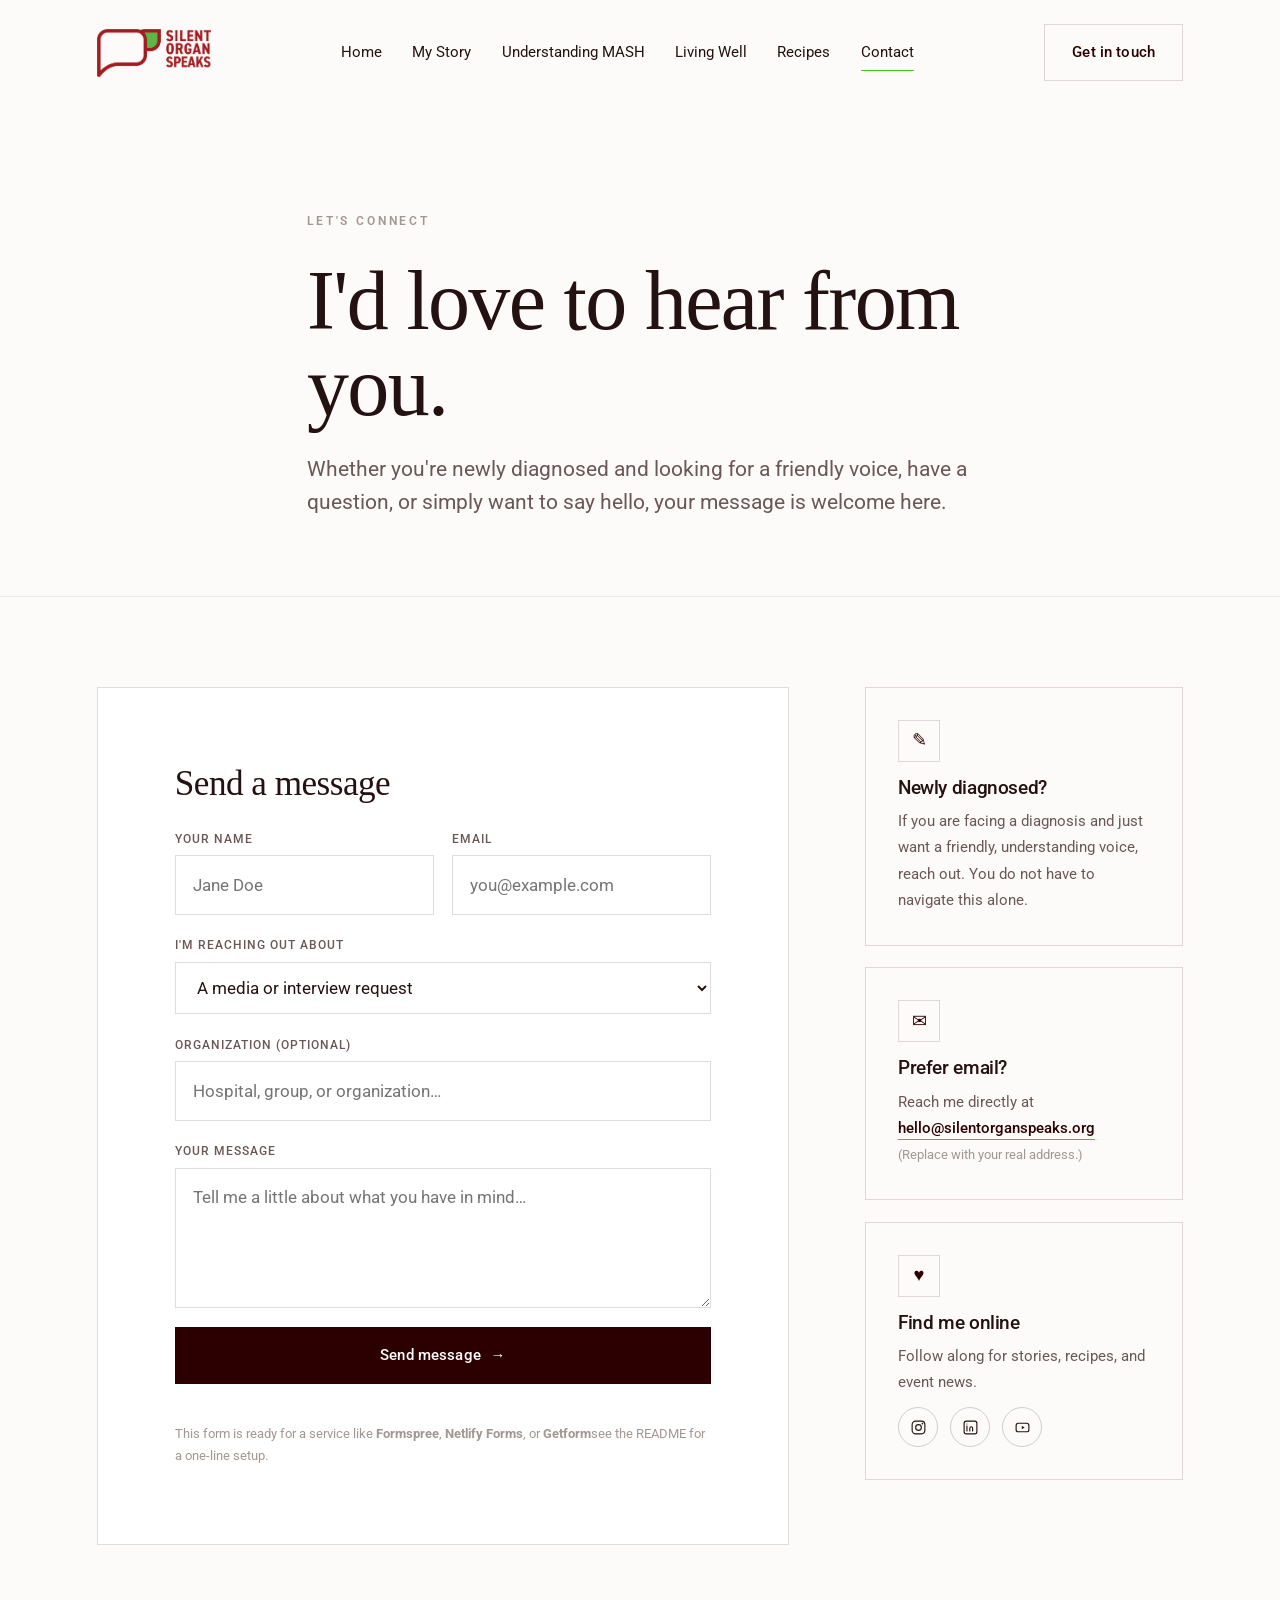
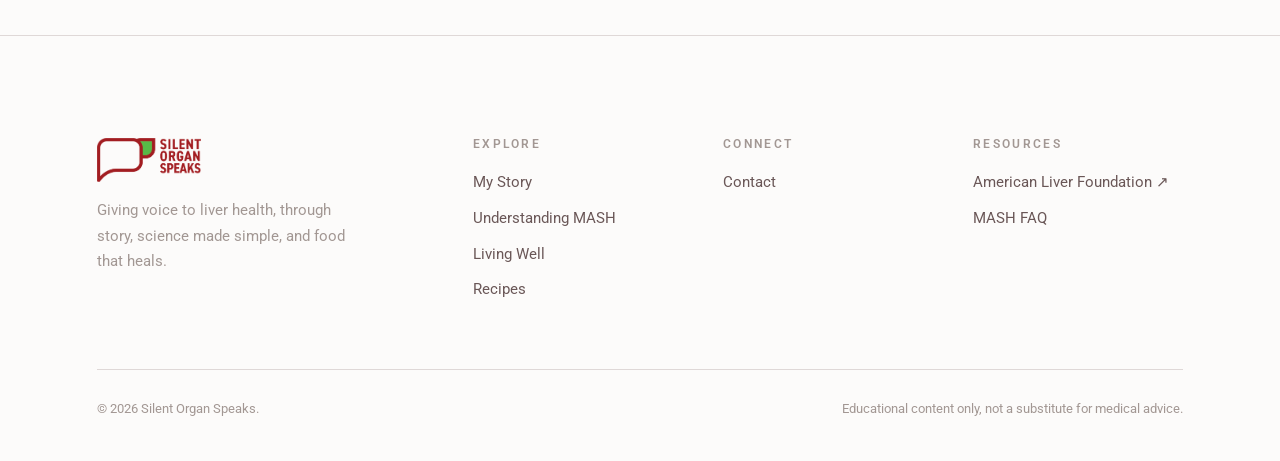
==== commit 911c52db: "Remove Speaking page and all speaking promotion Delete speaking.html and strip every reference to it" ====
--- a/contact.html
+++ b/contact.html
@@ -4,7 +4,7 @@
   <meta charset="UTF-8" />
   <meta name="viewport" content="width=device-width, initial-scale=1.0" />
   <title>Contact | Silent Organ Speaks</title>
-  <meta name="description" content="Get in touch with Silent Organ Speaks, invite a liver health advocate to speak, ask a question, or share your own story." />
+  <meta name="description" content="Get in touch with Silent Organ Speaks, ask a question, share your own story, or simply say hello." />
   <link rel="preconnect" href="https://fonts.googleapis.com" />
   <link rel="preconnect" href="https://fonts.gstatic.com" crossorigin />
   <link href="https://fonts.googleapis.com/css2?family=Roboto:wght@400;500;700;900&display=swap" rel="stylesheet" />
@@ -24,10 +24,9 @@
         <a href="mash.html">Understanding MASH</a>
         <a href="livingwell.html">Living Well</a>
         <a href="recipes.html">Recipes</a>
-        <a href="speaking.html">Speaking</a>
         <a href="contact.html" aria-current="page">Contact</a>
       </nav>
-      <div class="nav__cta"><a href="speaking.html" class="btn btn--amber">Invite me to speak</a></div>
+      <div class="nav__cta"><a href="contact.html" class="btn btn--amber">Get in touch</a></div>
       <button class="nav__toggle" aria-label="Toggle menu" aria-expanded="false"><span></span><span></span><span></span></button>
     </div>
   </header>
@@ -39,7 +38,7 @@
       <div class="wrap page-hero__inner">
         <span class="eyebrow reveal">Let's connect</span>
         <h1 class="display reveal" data-delay="1">I'd love to hear from you.</h1>
-        <p class="lede reveal" data-delay="2">Whether you're planning an event, newly diagnosed and looking for a friendly voice, or simply want to say hello, your message is welcome here.</p>
+        <p class="lede reveal" data-delay="2">Whether you're newly diagnosed and looking for a friendly voice, have a question, or simply want to say hello, your message is welcome here.</p>
       </div>
     </section>
 
@@ -59,14 +58,13 @@
                 <div class="field">
                   <label for="reason">I'm reaching out about</label>
                   <select id="reason" name="reason">
-                    <option>A speaking invitation</option>
                     <option>A media or interview request</option>
                     <option>A patient / support question</option>
                     <option>Partnership or collaboration</option>
                     <option>Just saying hello</option>
                   </select>
                 </div>
-                <div class="field"><label for="org">Organization / event (optional)</label><input id="org" name="org" type="text" placeholder="Event name, hospital, group…" /></div>
+                <div class="field"><label for="org">Organization (optional)</label><input id="org" name="org" type="text" placeholder="Hospital, group, or organization…" /></div>
                 <div class="field"><label for="message">Your message</label><textarea id="message" name="message" placeholder="Tell me a little about what you have in mind…" required></textarea></div>
                 <button class="btn btn--primary" type="submit" style="justify-content:center;">Send message <span class="arrow">→</span></button>
                 <p class="form-status form__note"></p>
@@ -79,8 +77,8 @@
           <div class="stack reveal" data-delay="1">
             <div class="fact">
               <div class="fact__badge">✎</div>
-              <h3>Speaking inquiries</h3>
-              <p>Planning a conference, hospital event, or support group? Share your date, audience, and topic and I'll follow up personally. See <a href="speaking.html" class="link-arrow" style="display:inline;">speaking topics →</a></p>
+              <h3>Newly diagnosed?</h3>
+              <p>If you are facing a diagnosis and just want a friendly, understanding voice, reach out. You do not have to navigate this alone.</p>
             </div>
             <div class="fact">
               <div class="fact__badge">✉</div>
@@ -111,8 +109,8 @@
           <a class="brand" href="index.html"><img class="brand-logo" src="assets/img/SOSORG.png" alt="Silent Organ Speaks" /></a>
           <p>Giving voice to liver health, through story, science made simple, and food that heals.</p>
         </div>
-        <div><h4>Explore</h4><ul class="footer__links"><li><a href="story.html">My Story</a></li><li><a href="mash.html">Understanding MASH</a></li><li><a href="livingwell.html">Living Well</a></li><li><a href="recipes.html">Recipes</a></li><li><a href="speaking.html">Speaking</a></li></ul></div>
-        <div><h4>Connect</h4><ul class="footer__links"><li><a href="contact.html">Contact</a></li><li><a href="speaking.html">Book a talk</a></li></ul></div>
+        <div><h4>Explore</h4><ul class="footer__links"><li><a href="story.html">My Story</a></li><li><a href="mash.html">Understanding MASH</a></li><li><a href="livingwell.html">Living Well</a></li><li><a href="recipes.html">Recipes</a></li></ul></div>
+        <div><h4>Connect</h4><ul class="footer__links"><li><a href="contact.html">Contact</a></li></ul></div>
         <div><h4>Resources</h4><ul class="footer__links"><li><a href="https://liverfoundation.org" target="_blank" rel="noopener">American Liver Foundation ↗</a></li><li><a href="mash.html#faq">MASH FAQ</a></li></ul></div>
       </div>
       <div class="footer__base"><span>© <span data-year>2026</span> Silent Organ Speaks.</span><span>Educational content only, not a substitute for medical advice.</span></div>
--- a/assets/css/styles.css
+++ b/assets/css/styles.css
@@ -95,13 +95,14 @@
   color: var(--ink);
 }
 .display {
+  font-family: var(--serif);
   font-size: clamp(2.9rem, 8vw, 6.75rem);
-  font-weight: 500;
-  line-height: 0.98;
-  letter-spacing: -0.035em;
+  font-weight: 400;
+  line-height: 1.02;
+  letter-spacing: -0.02em;
   text-transform: none;
 }
-h2 { font-size: clamp(2rem, 4.6vw, 3.4rem); font-weight: 500; letter-spacing: -0.025em; line-height: 1.06; }
+h2 { font-family: var(--serif); font-size: clamp(2rem, 4.6vw, 3.4rem); font-weight: 400; letter-spacing: -0.015em; line-height: 1.1; }
 /* Expressive serif-italic accent for a single emphasized word */
 .serif-em, .italic-accent { font-family: var(--serif); font-style: italic; font-weight: 400; letter-spacing: 0; }
 h3 { font-size: clamp(1.2rem, 2vw, 1.55rem); font-weight: 500; }
@@ -205,6 +206,9 @@
 }
 .nav__links a:hover::after, .nav__links a[aria-current="page"]::after { width: 100%; }
 .nav__cta { display: flex; align-items: center; gap: 1rem; }
+/* Soften the persistent nav CTA to a subtle outline (keeps lime sparing) */
+.nav__cta .btn--amber { background: transparent; color: var(--mahogany); border-color: var(--line); }
+.nav__cta .btn--amber:hover { background: var(--mahogany); color: var(--white); border-color: var(--mahogany); }
 .nav__toggle { display: none; background: none; border: 0; width: 44px; height: 44px; position: relative; }
 .nav__toggle span { position: absolute; left: 10px; right: 10px; height: 1.5px; background: var(--ink); transition: transform .3s var(--ease), opacity .3s var(--ease); }
 .nav__toggle span:nth-child(1) { top: 15px; }
@@ -424,7 +428,11 @@
 .acc { border-top: 1px solid var(--line); }
 .acc__item { border-bottom: 1px solid var(--line); }
 .acc__head { width: 100%; text-align: left; background: none; border: 0; padding: 1.5rem 0; display: flex; justify-content: space-between; align-items: center; gap: 1.5rem; font-family: var(--sans); font-weight: 500; font-size: clamp(1.1rem,1.8vw,1.3rem); color: var(--ink); }
-.acc__ico { flex: none; width: 26px; height: 26px; border-radius: 50%; border: 1px solid var(--mahogany); display: grid; place-items: center; color: var(--mahogany); transition: transform .35s var(--ease), background .35s var(--ease), color .35s var(--ease); }
+.acc__ico { position: relative; flex: none; width: 28px; height: 28px; border-radius: 50%; border: 1px solid var(--mahogany); color: var(--mahogany); font-size: 0; transition: transform .35s var(--ease), background .35s var(--ease), color .35s var(--ease); }
+/* Plus drawn as two centered bars — perfectly centered, rotates to an X when open */
+.acc__ico::before, .acc__ico::after { content: ""; position: absolute; top: 50%; left: 50%; background: currentColor; border-radius: 1px; }
+.acc__ico::before { width: 11px; height: 1.5px; transform: translate(-50%, -50%); }
+.acc__ico::after  { width: 1.5px; height: 11px; transform: translate(-50%, -50%); }
 .acc__item.open .acc__ico { transform: rotate(45deg); background: var(--mahogany); color: #fff; }
 .acc__body { max-height: 0; overflow: hidden; transition: max-height .45s var(--ease); }
 .acc__body p { padding-bottom: 1.5rem; color: var(--ink-soft); }
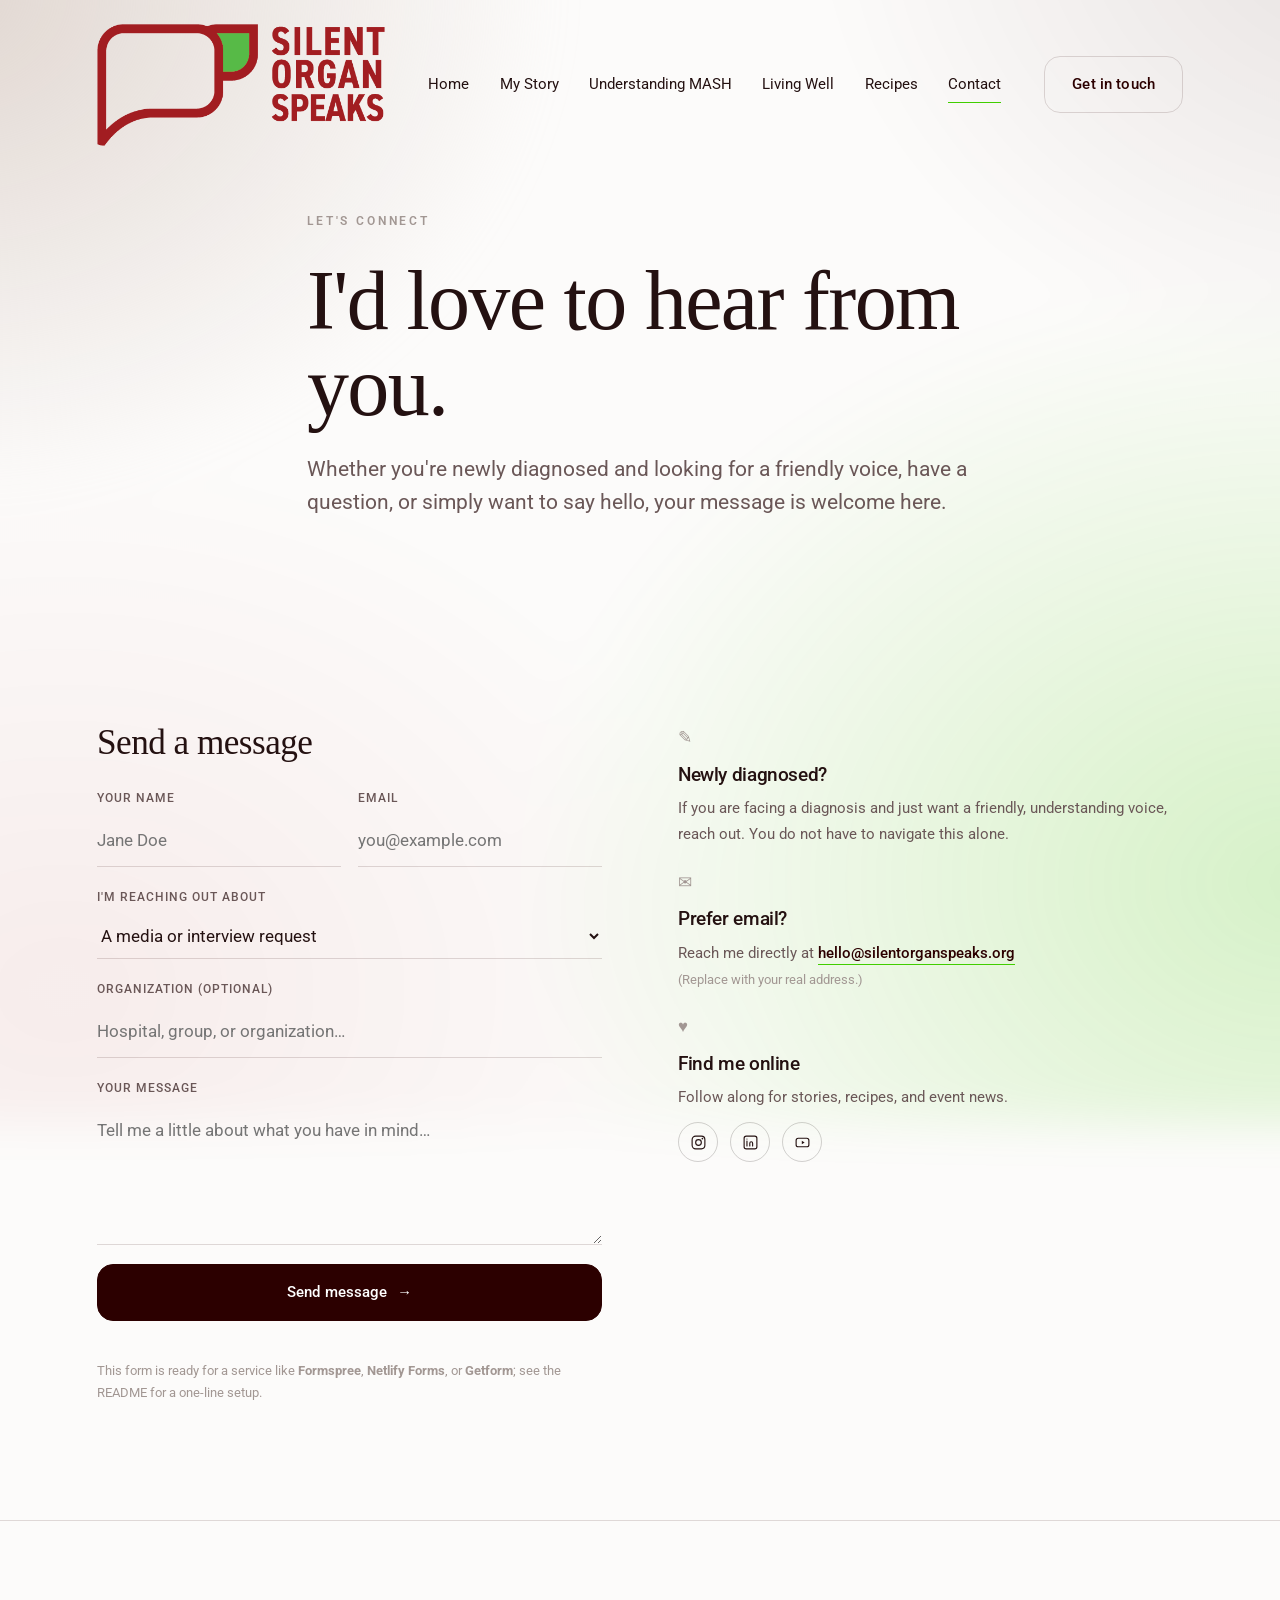
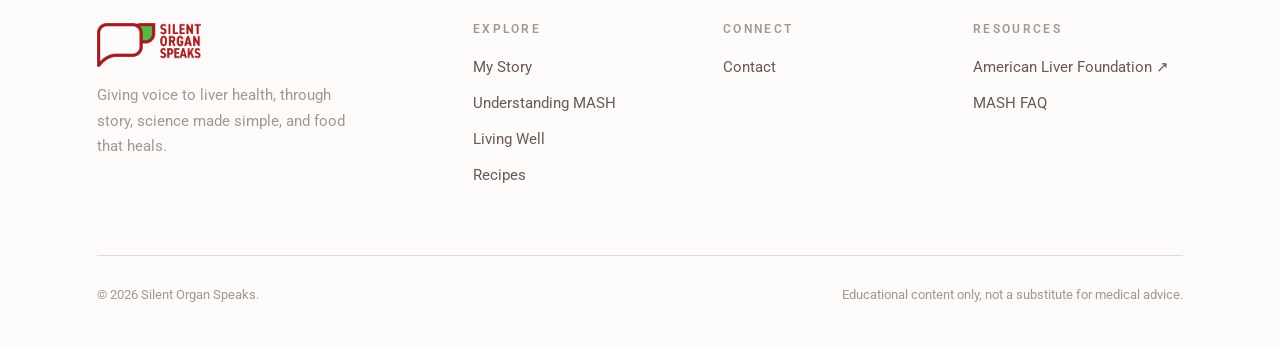
==== commit 78cb91f8: "Strip the site down to a minimal, borderless layout Visual pass: - Remove every card, box, and borde" ====
--- a/contact.html
+++ b/contact.html
@@ -68,7 +68,7 @@
                 <div class="field"><label for="message">Your message</label><textarea id="message" name="message" placeholder="Tell me a little about what you have in mind…" required></textarea></div>
                 <button class="btn btn--primary" type="submit" style="justify-content:center;">Send message <span class="arrow">→</span></button>
                 <p class="form-status form__note"></p>
-                <p class="form__note">This form is ready for a service like <strong>Formspree</strong>, <strong>Netlify Forms</strong>, or <strong>Getform</strong>see the README for a one-line setup.</p>
+                <p class="form__note">This form is ready for a service like <strong>Formspree</strong>, <strong>Netlify Forms</strong>, or <strong>Getform</strong>; see the README for a one-line setup.</p>
               </form>
             </div>
           </div>
--- a/assets/css/styles.css
+++ b/assets/css/styles.css
@@ -58,6 +58,7 @@
   --gutter: clamp(1.5rem, 6vw, 5rem);
   --radius: 0px;
   --radius-lg: 0px;
+  --radius-btn: 16px;   /* all buttons */
 
   /* Shadows removed for a flat, minimal surface treatment */
   --shadow-sm: none;
@@ -86,6 +87,28 @@
 button { font: inherit; cursor: pointer; }
 ul { list-style: none; padding: 0; }
 
+/* Animated soft aurora background (subtle, brand-toned, sits behind all content) */
+body::before {
+  content: "";
+  position: fixed;
+  inset: -25%;
+  z-index: -1;
+  pointer-events: none;
+  background:
+    radial-gradient(44% 52% at 14% 16%, rgba(224, 214, 208, 1), transparent 72%),
+    radial-gradient(40% 48% at 88% 10%, rgba(44, 0, 0, 0.10), transparent 72%),
+    radial-gradient(56% 62% at 84% 82%, rgba(65, 206, 0, 0.20), transparent 72%),
+    radial-gradient(48% 54% at 20% 90%, rgba(168, 5, 5, 0.06), transparent 74%);
+  filter: blur(22px);
+  will-change: transform;
+  animation: bgdrift 28s ease-in-out infinite alternate;
+}
+@keyframes bgdrift {
+  0%   { transform: translate3d(0, 0, 0) scale(1); }
+  50%  { transform: translate3d(2.2%, -1.6%, 0) scale(1.08); }
+  100% { transform: translate3d(-2.2%, 1.6%, 0) scale(1.05); }
+}
+
 /* ---- Typography ---- */
 h1, h2, h3, h4 {
   font-family: var(--sans);
@@ -129,8 +152,8 @@
 
 /* ---- Layout ---- */
 .wrap { width: 100%; max-width: var(--maxw); margin-inline: auto; padding-inline: var(--gutter); }
-.section { padding-block: clamp(5rem, 11vw, 10rem); position: relative; }
-.section--tight { padding-block: clamp(3.5rem, 7vw, 6rem); }
+.section { padding-block: clamp(6rem, 13vw, 12rem); position: relative; }
+.section--tight { padding-block: clamp(4.5rem, 9vw, 8rem); }
 .section--line { border-top: 1px solid var(--line-soft); }
 .center { text-align: center; }
 .stack > * + * { margin-top: 1.35rem; }
@@ -143,7 +166,7 @@
 .btn {
   display: inline-flex; align-items: center; gap: 0.6rem;
   padding: 0.95rem 1.7rem;
-  border-radius: var(--radius);
+  border-radius: var(--radius-btn);
   font-weight: 500; font-size: 0.92rem; letter-spacing: 0.01em;
   border: 1px solid transparent;
   transition: background .3s var(--ease), color .3s var(--ease), border-color .3s var(--ease);
@@ -163,6 +186,7 @@
 
 .link-arrow {
   display: inline-flex; align-items: center; gap: 0.5rem;
+  width: fit-content; align-self: flex-start;
   font-weight: 500; color: var(--mahogany);
   padding-bottom: 2px;
   border-bottom: 1px solid var(--lime);
@@ -190,8 +214,8 @@
 .brand { display: flex; align-items: center; gap: 0.65rem; font-family: var(--sans); font-size: 1.18rem; font-weight: 600; letter-spacing: -0.01em; white-space: nowrap; flex: none; line-height: 1.05; }
 .brand__mark { width: 42px; height: auto; flex: none; }
 /* Real logo image (nav + footer) */
-.brand-logo { height: 48px; width: auto; display: block; transition: height .4s var(--ease); }
-.nav.scrolled .brand-logo { height: 40px; }
+.brand-logo { height: clamp(84px, 9.5vw, 132px); width: auto; max-width: none; object-fit: contain; display: block; transition: height .4s var(--ease); }
+.nav.scrolled .brand-logo { height: 44px; }
 /* Footer uses the white logo variant — sits directly on the dark background */
 .footer .brand-logo { height: 44px; }
 .lg-bubble { stroke: var(--inferno); fill: none; }
@@ -224,6 +248,7 @@
 .hero { position: relative; padding-top: clamp(9rem, 17vw, 13rem); padding-bottom: clamp(4rem, 8vw, 7rem); overflow: hidden; }
 .hero__inner { position: relative; z-index: 2; max-width: 900px; }
 .hero .display { margin-block: 1.75rem 2rem; }
+.hero__inner > p + p { margin-top: 1.1rem; }
 .hero__actions { display: flex; flex-wrap: wrap; gap: 1rem; margin-top: 2.5rem; }
 .hero__scroll { margin-top: 4rem; display: inline-flex; align-items: center; gap: 0.7rem; font-size: 0.78rem; letter-spacing: 0.18em; text-transform: uppercase; color: var(--ink-faint); font-weight: 500; }
 .hero__scroll .dot { width: 34px; height: 34px; border: 1px solid var(--line); border-radius: 50%; display: grid; place-items: center; }
@@ -265,22 +290,16 @@
 .feature__num { font-family: var(--sans); font-weight: 600; font-size: 0.74rem; letter-spacing: 0.22em; text-transform: uppercase; color: var(--ink-faint); background: transparent; padding: 0; border-radius: 0; display: inline-block; }
 
 /* Minimal numbered stat row (replaces donut rings) */
-.stat-row { display: grid; grid-template-columns: repeat(3, 1fr); gap: 0; border-top: 1px solid var(--line); }
+.stat-row { display: grid; grid-template-columns: repeat(3, 1fr); gap: clamp(2.5rem, 6vw, 5rem); }
 .stat-cell {
-  padding: clamp(2rem, 4vw, 3rem) clamp(1.25rem, 2.5vw, 2.25rem);
-  border-bottom: 1px solid var(--line);
-  border-right: 1px solid var(--line);
-  display: flex; flex-direction: column; gap: 0.5rem;
-}
-.stat-cell:nth-child(3n) { border-right: 0; }
+  padding: 0;
+  display: flex; flex-direction: column; gap: 0.4rem;
+}
 .stat-cell__num { font-family: var(--sans); font-weight: 500; font-size: clamp(2.8rem, 6vw, 4.5rem); line-height: 1; letter-spacing: -0.03em; color: var(--mahogany); }
 .stat-cell .eyebrow { margin-top: 0.35rem; }
 .stat-cell h3 { font-size: 1.1rem; font-weight: 500; }
 .stat-cell p { color: var(--ink-soft); font-size: 0.92rem; }
-@media (max-width: 820px) {
-  .stat-row { grid-template-columns: 1fr; }
-  .stat-cell { border-right: 0; }
-}
+@media (max-width: 820px) { .stat-row { grid-template-columns: 1fr; } }
 
 /* Legacy donut-ring stat cards — flattened fallback (kept for safety) */
 .stat-cards { display: grid; grid-template-columns: repeat(3, 1fr); gap: 0; border-top: 1px solid var(--line); }
@@ -308,15 +327,11 @@
 /* ==========================================================================
    Sections & cards
    ========================================================================== */
-.pillars { display: grid; gap: 0; grid-template-columns: repeat(3,1fr); border-top: 1px solid var(--line); }
+.pillars { display: grid; gap: clamp(2.5rem, 6vw, 5rem); grid-template-columns: repeat(3,1fr); }
 .pillar {
-  background: transparent; border-radius: 0; padding: clamp(2rem, 3.5vw, 3rem);
-  border-bottom: 1px solid var(--line); border-right: 1px solid var(--line);
-  transition: background .4s var(--ease);
-  display: flex; flex-direction: column; gap: 1rem; min-height: 100%;
-}
-.pillars .pillar:nth-child(3n) { border-right: 0; }
-.pillar:hover { background: var(--dust-2); }
+  background: transparent; border-radius: 0; padding: 0;
+  display: flex; flex-direction: column; gap: 0.9rem; min-height: 100%;
+}
 .pillar__ico { width: auto; height: auto; border-radius: 0; display: block; color: var(--mahogany) !important; background: transparent !important; flex: none; margin-bottom: 0.25rem; }
 .pillar__ico svg { width: 30px; height: 30px; }
 .pillar h3 { font-size: 1.4rem; font-weight: 500; }
@@ -342,29 +357,25 @@
 /* Recipe cards */
 .recipe-grid { display: grid; grid-template-columns: repeat(3,1fr); gap: clamp(1.75rem,3.5vw,2.75rem); }
 .recipe {
-  background: transparent; border-radius: 0; overflow: hidden;
-  border: 1px solid var(--line);
+  background: transparent; border-radius: 0;
   display: flex; flex-direction: column;
-  transition: border-color .4s var(--ease);
-}
-.recipe:hover { border-color: var(--mahogany); }
+}
 .recipe .ph { border-radius: 0; min-height: 210px; border: 0; border-bottom: 1px solid var(--line); }
-.recipe__body { padding: 1.5rem 1.6rem 1.85rem; display: flex; flex-direction: column; gap: 0.8rem; flex: 1; }
+.recipe__body { padding: 0; display: flex; flex-direction: column; gap: 0.8rem; flex: 1; }
 .recipe__tags { display: flex; flex-wrap: wrap; gap: 0.5rem; }
-.tag { font-size: 0.68rem; font-weight: 600; letter-spacing: 0.12em; text-transform: uppercase; padding: 0.32rem 0.7rem; border-radius: 0; background: transparent; border: 1px solid var(--line); color: var(--ink-soft); }
-.tag--amber { background: transparent; border-color: var(--mahogany); color: var(--mahogany); }
+.tag { font-size: 0.68rem; font-weight: 600; letter-spacing: 0.16em; text-transform: uppercase; padding: 0; border-radius: 0; background: transparent; border: 0; color: var(--ink-faint); }
+.tag--amber { background: transparent; color: var(--mahogany); }
 .recipe h3 { font-size: 1.25rem; font-weight: 500; }
 .recipe__meta { display: flex; gap: 1.25rem; margin-top: auto; padding-top: 0.75rem; font-size: 0.82rem; color: var(--ink-faint); font-weight: 400; }
 .recipe__meta span { display: inline-flex; align-items: center; gap: 0.35rem; }
 
 /* Info / fact cards */
 .fact {
-  background: transparent; border-radius: 0; padding: clamp(1.75rem,2.5vw,2.25rem);
-  border: 1px solid var(--line); height: 100%;
+  background: transparent; border-radius: 0; padding: 0; height: 100%;
 }
 .fact h3 { font-size: 1.2rem; margin-bottom: 0.6rem; font-weight: 500; }
 .fact p { color: var(--ink-soft); font-size: 0.96rem; }
-.fact__badge { width: 42px; height: 42px; border-radius: 0; background: transparent; border: 1px solid var(--line); color: var(--mahogany); display: grid; place-items: center; font-family: var(--serif); font-size: 1.15rem; margin-bottom: 1rem; }
+.fact__badge { width: auto; height: auto; border-radius: 0; background: transparent; border: 0; color: var(--ink-faint); display: block; text-align: left; font-family: var(--serif); font-size: 1.05rem; margin-bottom: 0.75rem; }
 
 /* Timeline */
 .timeline { position: relative; padding-left: 2.5rem; }
@@ -392,10 +403,10 @@
 .event p { color: var(--ink-soft); font-size: 0.92rem; margin-top: 0.2rem; }
 
 /* Feature panels — light, hairline-framed (stripped-back treatment) */
-.panel { border-radius: 0; padding: clamp(2.75rem, 6vw, 5.5rem); position: relative; overflow: hidden; }
-.panel--plum, .panel--sage { background: var(--dust-2); color: var(--ink-soft); border: 1px solid var(--line); }
+.panel { border-radius: 0; padding: 0; position: relative; }
+.panel--plum, .panel--sage { background: transparent; color: var(--ink-soft); border: 0; }
 .panel--plum h2, .panel--plum h3, .panel--sage h2, .panel--sage h3 { color: var(--ink); }
-.panel--cream { background: var(--white); border: 1px solid var(--line); }
+.panel--cream { background: transparent; border: 0; }
 /* Neutralize any legacy light-on-dark inline colors inside these now-light panels */
 .panel--plum .eyebrow, .panel--sage .eyebrow { color: var(--ink-faint) !important; }
 .panel--plum p, .panel--sage p { color: var(--ink-soft) !important; }
@@ -417,10 +428,10 @@
 .field { display: grid; gap: 0.4rem; }
 .field label { font-size: 0.78rem; font-weight: 500; letter-spacing: 0.08em; text-transform: uppercase; color: var(--ink-soft); }
 .field input, .field textarea, .field select {
-  padding: 0.9rem 1.1rem; border-radius: 0; border: 1px solid var(--line);
-  background: var(--white); font: inherit; color: var(--ink); transition: border-color .25s var(--ease);
-}
-.field input:focus, .field textarea:focus, .field select:focus { outline: none; border-color: var(--mahogany); box-shadow: none; }
+  padding: 0.7rem 0; border-radius: 0; border: 0; border-bottom: 1px solid var(--line);
+  background: transparent; font: inherit; color: var(--ink); transition: border-color .25s var(--ease);
+}
+.field input:focus, .field textarea:focus, .field select:focus { outline: none; border-bottom-color: var(--mahogany); box-shadow: none; }
 .field textarea { min-height: 140px; resize: vertical; }
 .form__note { font-size: 0.82rem; color: var(--ink-faint); }
 
@@ -438,7 +449,7 @@
 .acc__body p { padding-bottom: 1.5rem; color: var(--ink-soft); }
 
 /* Disclaimer */
-.disclaimer { background: var(--dust-2); border-radius: 0; border: 1px solid var(--line); padding: 1.5rem 1.75rem; font-size: 0.9rem; color: var(--ink-soft); display: flex; gap: 1rem; align-items: flex-start; }
+.disclaimer { background: transparent; border-radius: 0; border: 0; padding: 0; font-size: 0.9rem; color: var(--ink-soft); display: flex; gap: 1rem; align-items: flex-start; }
 .disclaimer svg { flex: none; width: 24px; height: 24px; color: var(--inferno); margin-top: 2px; }
 
 /* ==========================================================================
@@ -471,7 +482,7 @@
 /* ==========================================================================
    Page hero (interior pages)
    ========================================================================== */
-.page-hero { padding-top: clamp(9.5rem, 16vw, 13rem); padding-bottom: clamp(3rem, 6vw, 5rem); position: relative; overflow: hidden; border-bottom: 1px solid var(--line-soft); }
+.page-hero { padding-top: clamp(9.5rem, 16vw, 13rem); padding-bottom: clamp(3.5rem, 7vw, 6rem); position: relative; overflow: hidden; }
 .page-hero__inner { position: relative; z-index: 2; max-width: 820px; }
 .page-hero .display { font-size: clamp(2.75rem, 7vw, 5.25rem); margin-block: 1.5rem 1.5rem; }
 
@@ -508,3 +519,83 @@
   * { animation: none !important; transition-duration: .01ms !important; }
   html { scroll-behavior: auto; }
 }
+
+/* ==========================================================================
+   Intro curtain (homepage) — full-screen logo lockup that scrolls away
+   ========================================================================== */
+.intro {
+  position: relative;
+  min-height: 100vh;
+  min-height: 100svh;
+  display: grid;
+  align-items: center;
+  overflow: hidden;
+}
+.intro__inner {
+  position: relative;
+  z-index: 2;
+  display: flex;
+  align-items: flex-end;
+  gap: clamp(1rem, 2vw, 2.1rem);
+  width: 100%;
+  will-change: transform, opacity;
+}
+.intro .wrap { max-width: 1340px; }
+.intro__brand { flex: none; }
+.intro__brand img { height: clamp(76px, 10.5vw, 164px); width: auto; max-width: none; object-fit: contain; }
+.intro__links { display: flex; align-items: center; flex-wrap: wrap; row-gap: 0.6rem; gap: clamp(0.8rem, 1.35vw, 1.55rem); padding-bottom: 0.85rem; }
+.intro__links a { position: relative; white-space: nowrap; font-size: clamp(0.88rem, 1.05vw, 1rem); font-weight: 400; color: var(--ink); padding-bottom: 5px; }
+.intro__links a::after {
+  content: ""; position: absolute; left: 0; bottom: 0; height: 2px; width: 0;
+  background: var(--lime); transition: width .3s var(--ease);
+}
+.intro__links a:hover::after, .intro__links a[aria-current="page"]::after { width: 100%; }
+.intro__cta {
+  margin-left: auto; margin-bottom: 0.4rem; flex: none;
+  display: inline-flex; align-items: center; justify-content: center;
+  padding: 0.8rem 1.6rem; border-radius: var(--radius-btn);
+  border: 1.5px solid var(--lime); background: rgba(255,255,255,0.55);
+  color: var(--ink); font-weight: 500; font-size: 0.94rem; white-space: nowrap;
+  transition: background .3s var(--ease), color .3s var(--ease), border-color .3s var(--ease);
+}
+.intro__cta:hover { background: var(--lime); color: var(--lime-ink); border-color: var(--lime); }
+
+/* Soft green glows behind the lockup */
+.intro__glow { position: absolute; z-index: 0; border-radius: 50%; pointer-events: none; filter: blur(40px); }
+.intro__glow--a {
+  width: 52vw; height: 46vh; left: -4vw; top: 0;
+  background: radial-gradient(ellipse farthest-side at 48% 48%, rgba(65,206,0,0.24), transparent 100%);
+  animation: introdrift 24s ease-in-out infinite alternate;
+}
+.intro__glow--b {
+  width: 48vw; height: 44vh; right: -6vw; bottom: 0;
+  background: radial-gradient(ellipse farthest-side at 50% 50%, rgba(65,206,0,0.21), transparent 100%);
+  animation: introdrift 30s ease-in-out infinite alternate-reverse;
+}
+@keyframes introdrift {
+  0%   { transform: translate3d(0,0,0) scale(1); }
+  100% { transform: translate3d(3%, 2.5%, 0) scale(1.1); }
+}
+
+/* Scroll cue */
+.intro__scroll {
+  position: absolute; z-index: 2; left: 50%; bottom: clamp(1.75rem, 4vh, 3rem);
+  transform: translateX(-50%);
+  width: 26px; height: 42px; border: 1px solid var(--line); border-radius: 100px;
+  display: grid; justify-items: center; padding-top: 8px;
+}
+.intro__scroll span { width: 3px; height: 8px; border-radius: 2px; background: var(--lime); animation: scrollcue 1.9s var(--ease) infinite; }
+@keyframes scrollcue { 0%,100% { transform: translateY(0); opacity: 1; } 50% { transform: translateY(11px); opacity: .35; } }
+
+/* Keep the curtain airy: the global aurora is dialled back on the intro page */
+body.has-intro::before { opacity: 0.55; }
+
+/* While the intro is on screen the fixed nav stays hidden; it fades in after */
+body.has-intro .nav { opacity: 0; pointer-events: none; transform: translateY(-10px); transition: opacity .45s var(--ease), transform .45s var(--ease), background .4s var(--ease), border-color .4s var(--ease), padding .4s var(--ease); }
+body.has-intro .nav.scrolled { opacity: 1; pointer-events: auto; transform: none; }
+
+@media (max-width: 940px) {
+  .intro__inner { flex-direction: column; align-items: flex-start; gap: 1.75rem; }
+  .intro__links { flex-wrap: wrap; flex-shrink: 1; padding-bottom: 0; row-gap: 0.85rem; }
+  .intro__cta { margin-left: 0; margin-bottom: 0; }
+}
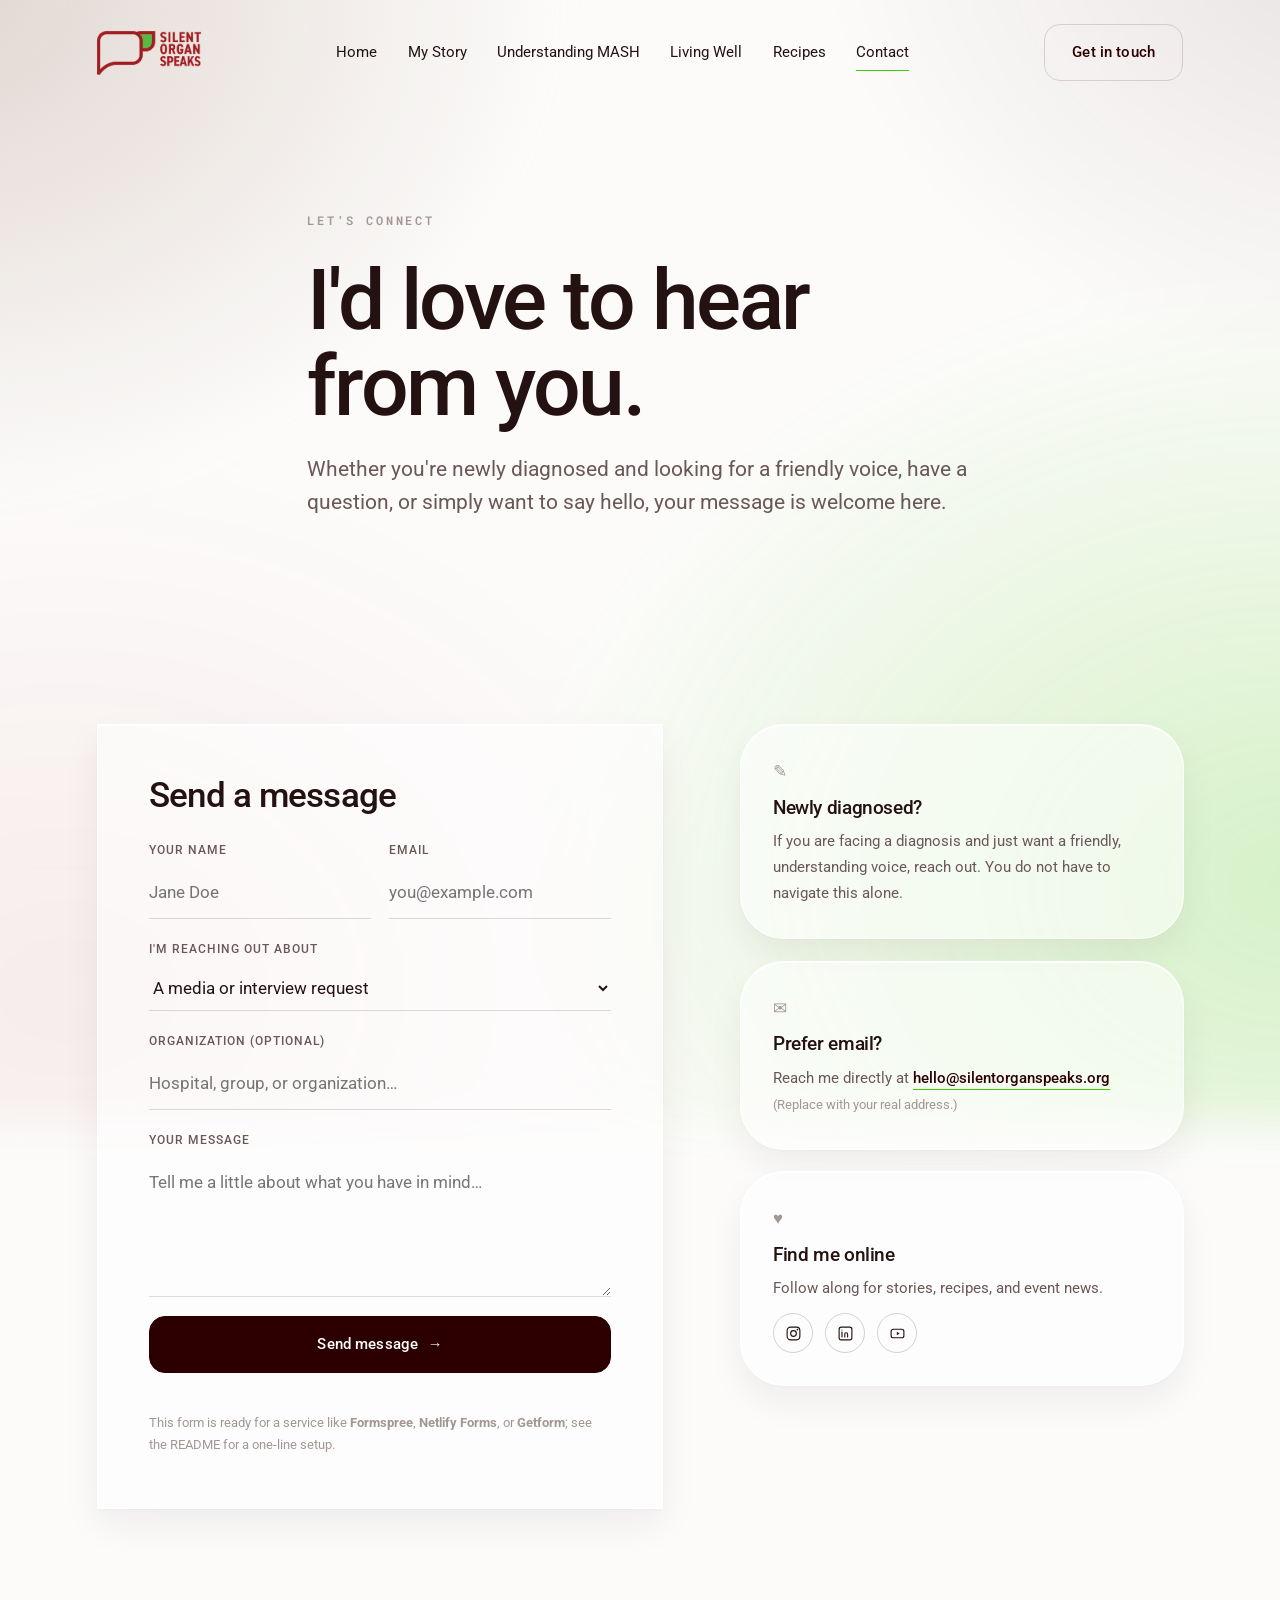
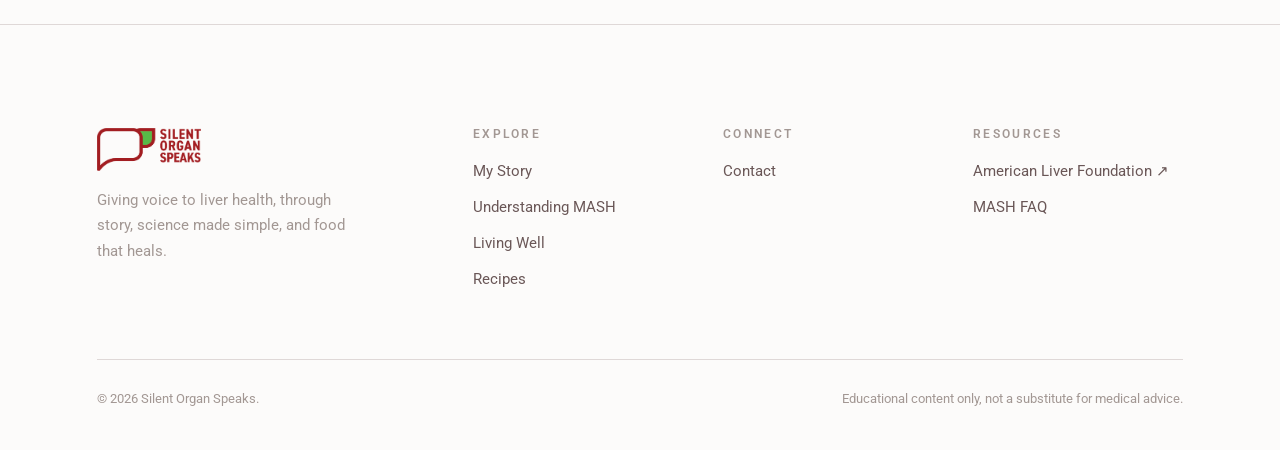
==== commit 3186b3d9: "Set all typography to Roboto Point the serif token at Roboto so headlines, quotes, and accents rende" ====
--- a/contact.html
+++ b/contact.html
@@ -7,7 +7,7 @@
   <meta name="description" content="Get in touch with Silent Organ Speaks, ask a question, share your own story, or simply say hello." />
   <link rel="preconnect" href="https://fonts.googleapis.com" />
   <link rel="preconnect" href="https://fonts.gstatic.com" crossorigin />
-  <link href="https://fonts.googleapis.com/css2?family=Roboto:wght@400;500;700;900&display=swap" rel="stylesheet" />
+  <link href="https://fonts.googleapis.com/css2?family=Roboto:wght@400;500;700;900&family=Roboto+Mono:wght@500;600&display=swap" rel="stylesheet" />
   <link rel="stylesheet" href="assets/css/styles.css" />
   <link rel="icon" href="data:image/svg+xml,%3Csvg xmlns='http://www.w3.org/2000/svg' viewBox='0 0 55 46'%3E%3Cpath d='M12 4H34A6.5 6.5 0 0 1 40.5 10.5V21A6.5 6.5 0 0 1 34 27.5H20L10 36.5 12.2 27.5H12A6.5 6.5 0 0 1 5.5 21V10.5A6.5 6.5 0 0 1 12 4Z' fill='none' stroke='%23A80505' stroke-width='4.6' stroke-linejoin='round' stroke-linecap='round'/%3E%3Cpath d='M38 23.2C36.6 14 40.6 5 48 4 51.4 3.5 53.6 6.3 53 9.9 51.5 18.4 45.4 24.2 39.2 24.2 38.8 24.2 38.4 23.8 38 23.2Z' fill='%2341CE00'/%3E%3C/svg%3E" />
 </head>
--- a/assets/css/styles.css
+++ b/assets/css/styles.css
@@ -50,7 +50,8 @@
   --line-soft:    rgba(44, 0, 0, 0.08);
 
   /* Type */
-  --serif: "Georgia", "Times New Roman", serif;
+  --serif: "Roboto", -apple-system, BlinkMacSystemFont, "Segoe UI", Arial, sans-serif; /* all type is Roboto */
+  --mono:  "Roboto Mono", ui-monospace, "SF Mono", "Courier New", monospace;
   --sans:  "Roboto", -apple-system, BlinkMacSystemFont, "Segoe UI", Arial, sans-serif;
 
   /* Rhythm */
@@ -118,14 +119,14 @@
   color: var(--ink);
 }
 .display {
-  font-family: var(--serif);
+  font-family: var(--sans);
   font-size: clamp(2.9rem, 8vw, 6.75rem);
-  font-weight: 400;
+  font-weight: 500;
   line-height: 1.02;
-  letter-spacing: -0.02em;
+  letter-spacing: -0.03em;
   text-transform: none;
 }
-h2 { font-family: var(--serif); font-size: clamp(2rem, 4.6vw, 3.4rem); font-weight: 400; letter-spacing: -0.015em; line-height: 1.1; }
+h2 { font-family: var(--sans); font-size: clamp(2rem, 4.6vw, 3.4rem); font-weight: 500; letter-spacing: -0.025em; line-height: 1.1; }
 /* Expressive serif-italic accent for a single emphasized word */
 .serif-em, .italic-accent { font-family: var(--serif); font-style: italic; font-weight: 400; letter-spacing: 0; }
 h3 { font-size: clamp(1.2rem, 2vw, 1.55rem); font-weight: 500; }
@@ -133,7 +134,7 @@
 .serif-em { font-family: var(--serif); font-style: italic; font-weight: 400; }
 
 .eyebrow {
-  font-family: var(--sans);
+  font-family: var(--mono);
   font-size: 0.74rem;
   font-weight: 600;
   letter-spacing: 0.24em;
@@ -162,6 +163,17 @@
 .three { grid-template-columns: repeat(3, 1fr); }
 .four { grid-template-columns: repeat(4, 1fr); }
 
+/* ---- Soft capsule info boxes (neumorphic, like the reference pill) ---- */
+.soft, .stat-cell, .pillar, .fact, .recipe, .disclaimer, .panel--cream {
+  background: rgba(255, 255, 255, 0.55);
+  border: 1px solid rgba(255, 255, 255, 0.9);
+  border-radius: clamp(28px, 3.5vw, 44px);
+  box-shadow:
+    inset 0 1px 0 rgba(255, 255, 255, 0.95),
+    0 1px 2px rgba(44, 0, 0, 0.03),
+    0 16px 36px rgba(44, 0, 0, 0.06);
+}
+
 /* ---- Buttons ---- */
 .btn {
   display: inline-flex; align-items: center; gap: 0.6rem;
@@ -214,8 +226,7 @@
 .brand { display: flex; align-items: center; gap: 0.65rem; font-family: var(--sans); font-size: 1.18rem; font-weight: 600; letter-spacing: -0.01em; white-space: nowrap; flex: none; line-height: 1.05; }
 .brand__mark { width: 42px; height: auto; flex: none; }
 /* Real logo image (nav + footer) */
-.brand-logo { height: clamp(84px, 9.5vw, 132px); width: auto; max-width: none; object-fit: contain; display: block; transition: height .4s var(--ease); }
-.nav.scrolled .brand-logo { height: 44px; }
+.brand-logo { height: 44px; width: auto; max-width: none; object-fit: contain; display: block; }
 /* Footer uses the white logo variant — sits directly on the dark background */
 .footer .brand-logo { height: 44px; }
 .lg-bubble { stroke: var(--inferno); fill: none; }
@@ -292,7 +303,7 @@
 /* Minimal numbered stat row (replaces donut rings) */
 .stat-row { display: grid; grid-template-columns: repeat(3, 1fr); gap: clamp(2.5rem, 6vw, 5rem); }
 .stat-cell {
-  padding: 0;
+  padding: clamp(1.75rem, 3vw, 2.5rem);
   display: flex; flex-direction: column; gap: 0.4rem;
 }
 .stat-cell__num { font-family: var(--sans); font-weight: 500; font-size: clamp(2.8rem, 6vw, 4.5rem); line-height: 1; letter-spacing: -0.03em; color: var(--mahogany); }
@@ -329,7 +340,7 @@
    ========================================================================== */
 .pillars { display: grid; gap: clamp(2.5rem, 6vw, 5rem); grid-template-columns: repeat(3,1fr); }
 .pillar {
-  background: transparent; border-radius: 0; padding: 0;
+  padding: clamp(1.75rem, 3vw, 2.5rem);
   display: flex; flex-direction: column; gap: 0.9rem; min-height: 100%;
 }
 .pillar__ico { width: auto; height: auto; border-radius: 0; display: block; color: var(--mahogany) !important; background: transparent !important; flex: none; margin-bottom: 0.25rem; }
@@ -357,13 +368,13 @@
 /* Recipe cards */
 .recipe-grid { display: grid; grid-template-columns: repeat(3,1fr); gap: clamp(1.75rem,3.5vw,2.75rem); }
 .recipe {
-  background: transparent; border-radius: 0;
   display: flex; flex-direction: column;
+  padding: clamp(1.5rem, 2.5vw, 2rem);
 }
 .recipe .ph { border-radius: 0; min-height: 210px; border: 0; border-bottom: 1px solid var(--line); }
 .recipe__body { padding: 0; display: flex; flex-direction: column; gap: 0.8rem; flex: 1; }
 .recipe__tags { display: flex; flex-wrap: wrap; gap: 0.5rem; }
-.tag { font-size: 0.68rem; font-weight: 600; letter-spacing: 0.16em; text-transform: uppercase; padding: 0; border-radius: 0; background: transparent; border: 0; color: var(--ink-faint); }
+.tag { font-family: var(--mono); font-size: 0.68rem; font-weight: 600; letter-spacing: 0.14em; text-transform: uppercase; padding: 0.4rem 0.95rem; border-radius: 100px; background: rgba(255,255,255,0.65); border: 1px solid rgba(255,255,255,0.9); box-shadow: 0 2px 8px rgba(44,0,0,0.05), inset 0 1px 0 rgba(255,255,255,0.95); color: var(--ink-soft); }
 .tag--amber { background: transparent; color: var(--mahogany); }
 .recipe h3 { font-size: 1.25rem; font-weight: 500; }
 .recipe__meta { display: flex; gap: 1.25rem; margin-top: auto; padding-top: 0.75rem; font-size: 0.82rem; color: var(--ink-faint); font-weight: 400; }
@@ -371,7 +382,7 @@
 
 /* Info / fact cards */
 .fact {
-  background: transparent; border-radius: 0; padding: 0; height: 100%;
+  padding: clamp(1.5rem, 2.5vw, 2rem); height: 100%;
 }
 .fact h3 { font-size: 1.2rem; margin-bottom: 0.6rem; font-weight: 500; }
 .fact p { color: var(--ink-soft); font-size: 0.96rem; }
@@ -406,7 +417,7 @@
 .panel { border-radius: 0; padding: 0; position: relative; }
 .panel--plum, .panel--sage { background: transparent; color: var(--ink-soft); border: 0; }
 .panel--plum h2, .panel--plum h3, .panel--sage h2, .panel--sage h3 { color: var(--ink); }
-.panel--cream { background: transparent; border: 0; }
+.panel--cream { padding: clamp(2rem, 4vw, 3.25rem); }
 /* Neutralize any legacy light-on-dark inline colors inside these now-light panels */
 .panel--plum .eyebrow, .panel--sage .eyebrow { color: var(--ink-faint) !important; }
 .panel--plum p, .panel--sage p { color: var(--ink-soft) !important; }
@@ -449,7 +460,7 @@
 .acc__body p { padding-bottom: 1.5rem; color: var(--ink-soft); }
 
 /* Disclaimer */
-.disclaimer { background: transparent; border-radius: 0; border: 0; padding: 0; font-size: 0.9rem; color: var(--ink-soft); display: flex; gap: 1rem; align-items: flex-start; }
+.disclaimer { padding: 1.5rem 1.75rem; font-size: 0.9rem; color: var(--ink-soft); display: flex; gap: 1rem; align-items: flex-start; }
 .disclaimer svg { flex: none; width: 24px; height: 24px; color: var(--inferno); margin-top: 2px; }
 
 /* ==========================================================================
@@ -520,82 +531,3 @@
   html { scroll-behavior: auto; }
 }
 
-/* ==========================================================================
-   Intro curtain (homepage) — full-screen logo lockup that scrolls away
-   ========================================================================== */
-.intro {
-  position: relative;
-  min-height: 100vh;
-  min-height: 100svh;
-  display: grid;
-  align-items: center;
-  overflow: hidden;
-}
-.intro__inner {
-  position: relative;
-  z-index: 2;
-  display: flex;
-  align-items: flex-end;
-  gap: clamp(1rem, 2vw, 2.1rem);
-  width: 100%;
-  will-change: transform, opacity;
-}
-.intro .wrap { max-width: 1340px; }
-.intro__brand { flex: none; }
-.intro__brand img { height: clamp(76px, 10.5vw, 164px); width: auto; max-width: none; object-fit: contain; }
-.intro__links { display: flex; align-items: center; flex-wrap: wrap; row-gap: 0.6rem; gap: clamp(0.8rem, 1.35vw, 1.55rem); padding-bottom: 0.85rem; }
-.intro__links a { position: relative; white-space: nowrap; font-size: clamp(0.88rem, 1.05vw, 1rem); font-weight: 400; color: var(--ink); padding-bottom: 5px; }
-.intro__links a::after {
-  content: ""; position: absolute; left: 0; bottom: 0; height: 2px; width: 0;
-  background: var(--lime); transition: width .3s var(--ease);
-}
-.intro__links a:hover::after, .intro__links a[aria-current="page"]::after { width: 100%; }
-.intro__cta {
-  margin-left: auto; margin-bottom: 0.4rem; flex: none;
-  display: inline-flex; align-items: center; justify-content: center;
-  padding: 0.8rem 1.6rem; border-radius: var(--radius-btn);
-  border: 1.5px solid var(--lime); background: rgba(255,255,255,0.55);
-  color: var(--ink); font-weight: 500; font-size: 0.94rem; white-space: nowrap;
-  transition: background .3s var(--ease), color .3s var(--ease), border-color .3s var(--ease);
-}
-.intro__cta:hover { background: var(--lime); color: var(--lime-ink); border-color: var(--lime); }
-
-/* Soft green glows behind the lockup */
-.intro__glow { position: absolute; z-index: 0; border-radius: 50%; pointer-events: none; filter: blur(40px); }
-.intro__glow--a {
-  width: 52vw; height: 46vh; left: -4vw; top: 0;
-  background: radial-gradient(ellipse farthest-side at 48% 48%, rgba(65,206,0,0.24), transparent 100%);
-  animation: introdrift 24s ease-in-out infinite alternate;
-}
-.intro__glow--b {
-  width: 48vw; height: 44vh; right: -6vw; bottom: 0;
-  background: radial-gradient(ellipse farthest-side at 50% 50%, rgba(65,206,0,0.21), transparent 100%);
-  animation: introdrift 30s ease-in-out infinite alternate-reverse;
-}
-@keyframes introdrift {
-  0%   { transform: translate3d(0,0,0) scale(1); }
-  100% { transform: translate3d(3%, 2.5%, 0) scale(1.1); }
-}
-
-/* Scroll cue */
-.intro__scroll {
-  position: absolute; z-index: 2; left: 50%; bottom: clamp(1.75rem, 4vh, 3rem);
-  transform: translateX(-50%);
-  width: 26px; height: 42px; border: 1px solid var(--line); border-radius: 100px;
-  display: grid; justify-items: center; padding-top: 8px;
-}
-.intro__scroll span { width: 3px; height: 8px; border-radius: 2px; background: var(--lime); animation: scrollcue 1.9s var(--ease) infinite; }
-@keyframes scrollcue { 0%,100% { transform: translateY(0); opacity: 1; } 50% { transform: translateY(11px); opacity: .35; } }
-
-/* Keep the curtain airy: the global aurora is dialled back on the intro page */
-body.has-intro::before { opacity: 0.55; }
-
-/* While the intro is on screen the fixed nav stays hidden; it fades in after */
-body.has-intro .nav { opacity: 0; pointer-events: none; transform: translateY(-10px); transition: opacity .45s var(--ease), transform .45s var(--ease), background .4s var(--ease), border-color .4s var(--ease), padding .4s var(--ease); }
-body.has-intro .nav.scrolled { opacity: 1; pointer-events: auto; transform: none; }
-
-@media (max-width: 940px) {
-  .intro__inner { flex-direction: column; align-items: flex-start; gap: 1.75rem; }
-  .intro__links { flex-wrap: wrap; flex-shrink: 1; padding-bottom: 0; row-gap: 0.85rem; }
-  .intro__cta { margin-left: 0; margin-bottom: 0; }
-}
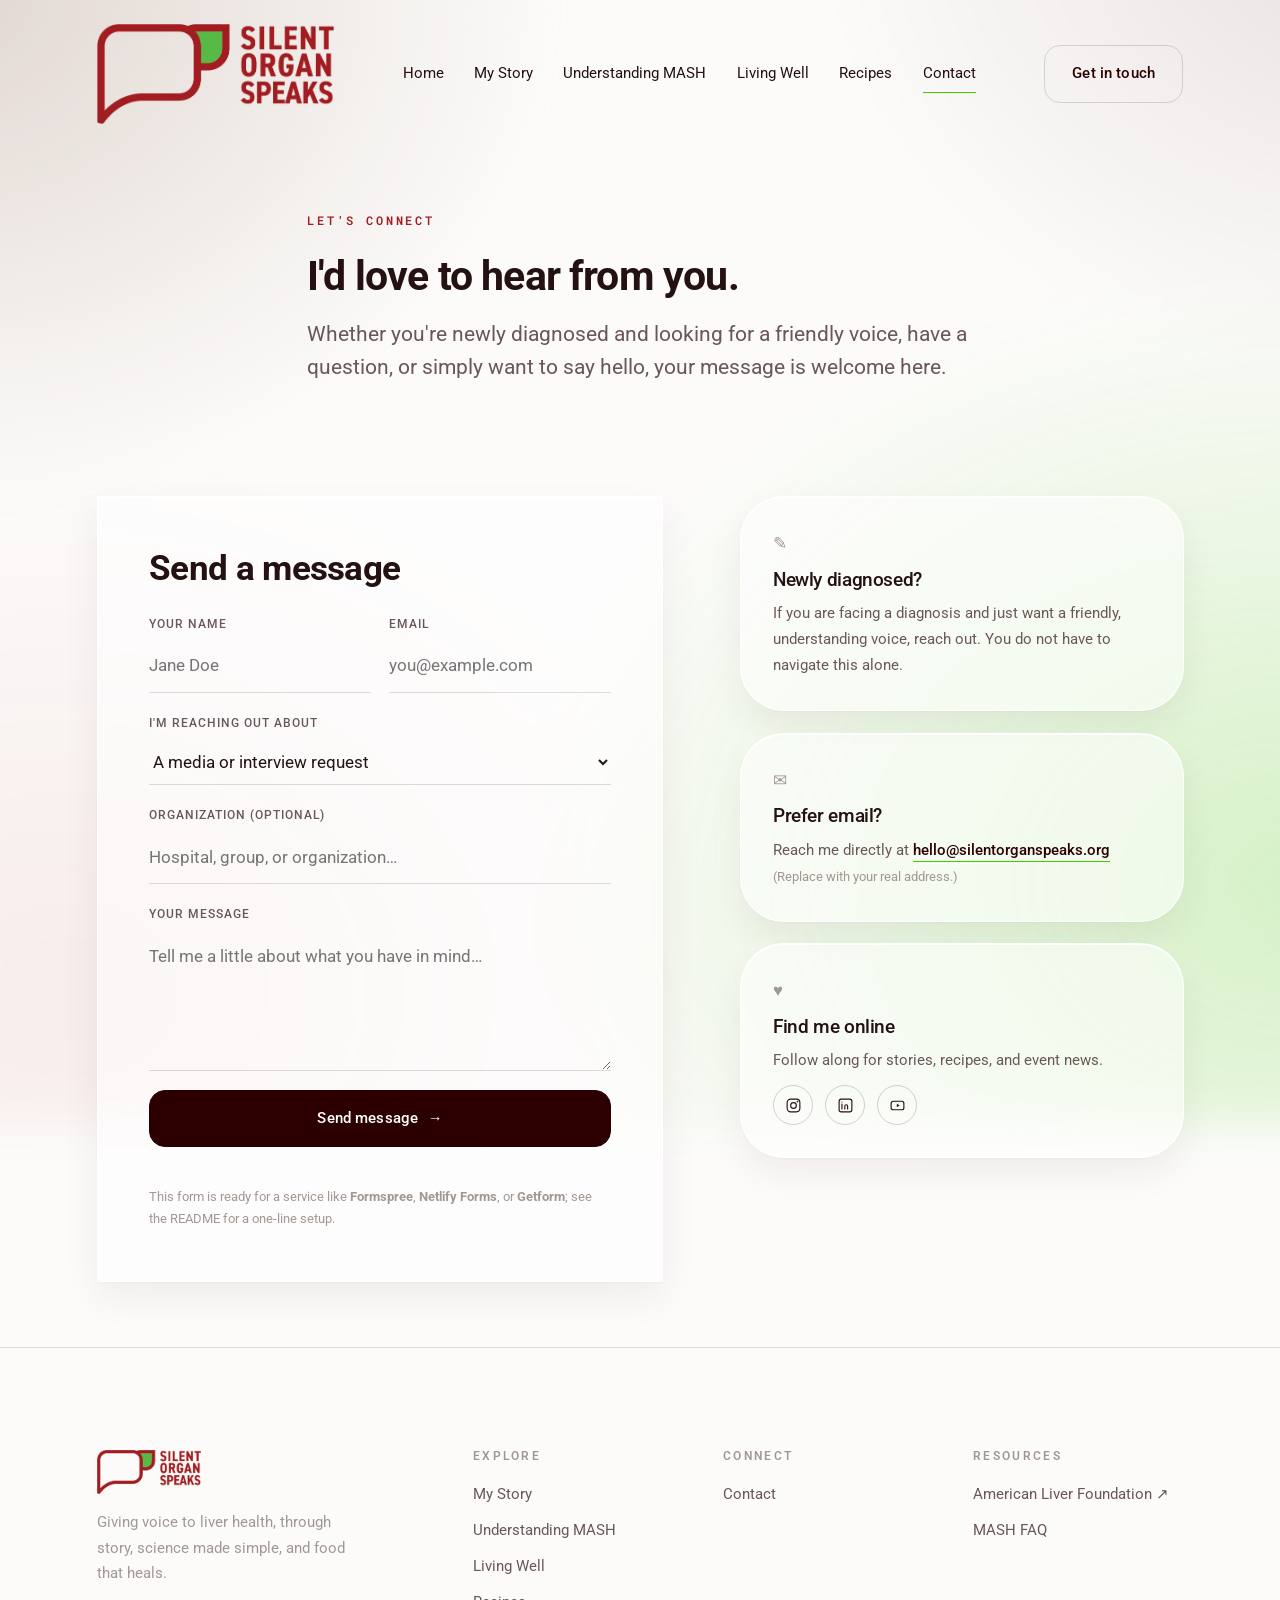
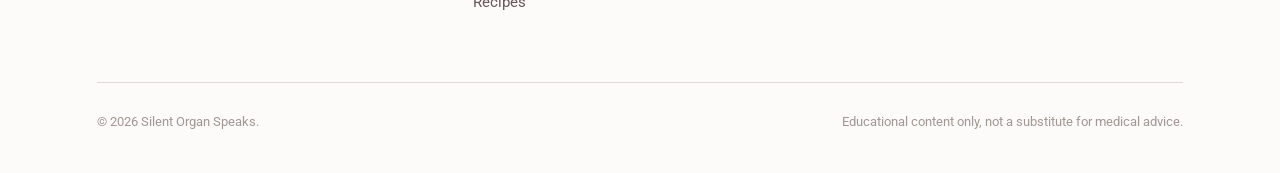
==== commit 9aaa8242: "Link the site's Instagram icons to @silentorganspeaks The footer icon on the home page and the icon " ====
--- a/contact.html
+++ b/contact.html
@@ -90,7 +90,7 @@
               <h3>Find me online</h3>
               <p style="margin-bottom: 0.75rem;">Follow along for stories, recipes, and event news.</p>
               <div class="socials" style="margin-top:0;">
-                <a href="#" aria-label="Instagram" style="border-color: rgba(42,35,32,0.2); color: var(--ink);"><svg viewBox="0 0 24 24" fill="none"><rect x="3" y="3" width="18" height="18" rx="5" stroke="currentColor" stroke-width="1.6"/><circle cx="12" cy="12" r="4" stroke="currentColor" stroke-width="1.6"/><circle cx="17.5" cy="6.5" r="1.2" fill="currentColor"/></svg></a>
+                <a href="https://www.instagram.com/silentorganspeaks/" target="_blank" rel="noopener" aria-label="Instagram" style="border-color: rgba(42,35,32,0.2); color: var(--ink);"><svg viewBox="0 0 24 24" fill="none"><rect x="3" y="3" width="18" height="18" rx="5" stroke="currentColor" stroke-width="1.6"/><circle cx="12" cy="12" r="4" stroke="currentColor" stroke-width="1.6"/><circle cx="17.5" cy="6.5" r="1.2" fill="currentColor"/></svg></a>
                 <a href="#" aria-label="LinkedIn" style="border-color: rgba(42,35,32,0.2); color: var(--ink);"><svg viewBox="0 0 24 24" fill="none"><rect x="3" y="3" width="18" height="18" rx="3" stroke="currentColor" stroke-width="1.6"/><path d="M7 10v7M7 7v.01M11 17v-4a2 2 0 014 0v4" stroke="currentColor" stroke-width="1.6" stroke-linecap="round"/></svg></a>
                 <a href="#" aria-label="YouTube" style="border-color: rgba(42,35,32,0.2); color: var(--ink);"><svg viewBox="0 0 24 24" fill="none"><rect x="3" y="6" width="18" height="12" rx="3" stroke="currentColor" stroke-width="1.6"/><path d="M11 9.5l4 2.5-4 2.5v-5z" fill="currentColor"/></svg></a>
               </div>
--- a/assets/css/styles.css
+++ b/assets/css/styles.css
@@ -120,13 +120,13 @@
 }
 .display {
   font-family: var(--sans);
-  font-size: clamp(2.9rem, 8vw, 6.75rem);
-  font-weight: 500;
-  line-height: 1.02;
-  letter-spacing: -0.03em;
+  font-size: clamp(1.75rem, 3.2vw, 2.7rem);
+  font-weight: 700;
+  line-height: 1.08;
+  letter-spacing: -0.02em;
   text-transform: none;
 }
-h2 { font-family: var(--sans); font-size: clamp(2rem, 4.6vw, 3.4rem); font-weight: 500; letter-spacing: -0.025em; line-height: 1.1; }
+h2 { font-family: var(--sans); font-size: clamp(1.55rem, 3vw, 2.3rem); font-weight: 700; letter-spacing: -0.02em; line-height: 1.15; }
 /* Expressive serif-italic accent for a single emphasized word */
 .serif-em, .italic-accent { font-family: var(--serif); font-style: italic; font-weight: 400; letter-spacing: 0; }
 h3 { font-size: clamp(1.2rem, 2vw, 1.55rem); font-weight: 500; }
@@ -139,7 +139,7 @@
   font-weight: 600;
   letter-spacing: 0.24em;
   text-transform: uppercase;
-  color: var(--ink-faint);
+  color: #A31E21;
   display: inline-flex;
   align-items: center;
   gap: 0.7rem;
@@ -150,11 +150,17 @@
   color: var(--ink-soft);
   font-weight: 400;
 }
+/* Homepage hero subhead: bold and more compact than the standard lede */
+#hero-subhead {
+  font-size: clamp(0.98rem, 1.3vw, 1.1rem);
+  font-weight: 700;
+  line-height: 1.5;
+}
 
 /* ---- Layout ---- */
 .wrap { width: 100%; max-width: var(--maxw); margin-inline: auto; padding-inline: var(--gutter); }
-.section { padding-block: clamp(6rem, 13vw, 12rem); position: relative; }
-.section--tight { padding-block: clamp(4.5rem, 9vw, 8rem); }
+.section { padding-block: clamp(3.5rem, 7vw, 6rem); position: relative; }
+.section--tight { padding-block: clamp(2.5rem, 5vw, 4rem); }
 .section--line { border-top: 1px solid var(--line-soft); }
 .center { text-align: center; }
 .stack > * + * { margin-top: 1.35rem; }
@@ -226,7 +232,7 @@
 .brand { display: flex; align-items: center; gap: 0.65rem; font-family: var(--sans); font-size: 1.18rem; font-weight: 600; letter-spacing: -0.01em; white-space: nowrap; flex: none; line-height: 1.05; }
 .brand__mark { width: 42px; height: auto; flex: none; }
 /* Real logo image (nav + footer) */
-.brand-logo { height: 44px; width: auto; max-width: none; object-fit: contain; display: block; }
+.brand-logo { height: 100px; width: auto; max-width: none; object-fit: contain; display: block; }
 /* Footer uses the white logo variant — sits directly on the dark background */
 .footer .brand-logo { height: 44px; }
 .lg-bubble { stroke: var(--inferno); fill: none; }
@@ -285,7 +291,11 @@
    Editorial landing layout
    ========================================================================== */
 .hero-grid { display: grid; grid-template-columns: 1.05fr 0.95fr; gap: clamp(2.5rem, 6vw, 5rem); align-items: center; }
-.hero-media { border-radius: var(--radius); overflow: hidden; min-height: 460px; }
+.hero-media { border-radius: clamp(28px, 3.5vw, 44px); overflow: hidden; min-height: 460px; }
+/* Real photos: soft capsule frame, cover crop */
+.photo { display: block; width: 100%; height: 100%; object-fit: cover; border-radius: clamp(28px, 3.5vw, 44px); box-shadow: 0 1px 2px rgba(44,0,0,0.04), 0 18px 40px rgba(44,0,0,0.10); }
+.hero-media .photo { min-height: 460px; }
+@media (max-width: 900px) { .hero-media .photo { min-height: 320px; } }
 .hero-media .ph { min-height: 460px; height: 100%; border-radius: var(--radius); }
 
 .trust-strip { display: flex; flex-wrap: wrap; gap: clamp(1.5rem, 4vw, 3rem); align-items: center; justify-content: space-between; padding: 2rem 0; border-block: 1px solid var(--line); background: transparent; }
@@ -306,7 +316,7 @@
   padding: clamp(1.75rem, 3vw, 2.5rem);
   display: flex; flex-direction: column; gap: 0.4rem;
 }
-.stat-cell__num { font-family: var(--sans); font-weight: 500; font-size: clamp(2.8rem, 6vw, 4.5rem); line-height: 1; letter-spacing: -0.03em; color: var(--mahogany); }
+.stat-cell__num { font-family: var(--sans); font-weight: 700; font-size: clamp(1.9rem, 3.4vw, 2.6rem); line-height: 1; letter-spacing: -0.02em; color: var(--mahogany); }
 .stat-cell .eyebrow { margin-top: 0.35rem; }
 .stat-cell h3 { font-size: 1.1rem; font-weight: 500; }
 .stat-cell p { color: var(--ink-soft); font-size: 0.92rem; }
@@ -323,7 +333,7 @@
 .ring { position: relative; width: auto; height: auto; margin-bottom: 0.4rem; }
 .ring svg { display: none; }
 .ring__label { position: static; display: block; line-height: 1; }
-.ring__label b { font-family: var(--sans); font-weight: 500; font-size: clamp(2.6rem, 5vw, 4rem); color: var(--mahogany); letter-spacing: -0.03em; }
+.ring__label b { font-family: var(--sans); font-weight: 700; font-size: clamp(1.9rem, 3.2vw, 2.5rem); color: var(--mahogany); letter-spacing: -0.02em; }
 .stat-card .eyebrow { justify-content: flex-start; }
 .stat-card h3 { font-size: 1.1rem; margin-top: 0.15rem; font-weight: 500; }
 .stat-card p { color: var(--ink-soft); font-size: 0.92rem; }
@@ -362,7 +372,7 @@
 
 /* Stat band */
 .stats { display: grid; grid-template-columns: repeat(3,1fr); gap: clamp(1.5rem,4vw,3rem); }
-.stat__num { font-family: var(--sans); font-weight: 500; font-size: clamp(2.8rem, 6vw, 4.4rem); line-height: 1; letter-spacing: -0.03em; color: var(--mahogany); }
+.stat__num { font-family: var(--sans); font-weight: 700; font-size: clamp(1.9rem, 3.4vw, 2.6rem); line-height: 1; letter-spacing: -0.02em; color: var(--mahogany); }
 .stat__lbl { margin-top: 0.75rem; color: var(--ink-soft); font-size: 0.96rem; max-width: 26ch; }
 
 /* Recipe cards */
@@ -419,7 +429,7 @@
 .panel--plum h2, .panel--plum h3, .panel--sage h2, .panel--sage h3 { color: var(--ink); }
 .panel--cream { padding: clamp(2rem, 4vw, 3.25rem); }
 /* Neutralize any legacy light-on-dark inline colors inside these now-light panels */
-.panel--plum .eyebrow, .panel--sage .eyebrow { color: var(--ink-faint) !important; }
+.panel--plum .eyebrow, .panel--sage .eyebrow { color: #A31E21 !important; }
 .panel--plum p, .panel--sage p { color: var(--ink-soft) !important; }
 .panel--plum .quote, .panel--sage .quote { color: var(--ink) !important; }
 .panel--plum .cite, .panel--sage .cite { color: var(--ink-faint) !important; }
@@ -493,9 +503,9 @@
 /* ==========================================================================
    Page hero (interior pages)
    ========================================================================== */
-.page-hero { padding-top: clamp(9.5rem, 16vw, 13rem); padding-bottom: clamp(3.5rem, 7vw, 6rem); position: relative; overflow: hidden; }
+.page-hero { padding-top: clamp(9.5rem, 16vw, 13rem); padding-bottom: clamp(2rem, 4vw, 3rem); position: relative; overflow: hidden; }
 .page-hero__inner { position: relative; z-index: 2; max-width: 820px; }
-.page-hero .display { font-size: clamp(2.75rem, 7vw, 5.25rem); margin-block: 1.5rem 1.5rem; }
+.page-hero .display { font-size: clamp(1.75rem, 3.2vw, 2.6rem); margin-block: 1.25rem 1.25rem; }
 
 /* ==========================================================================
    Responsive
